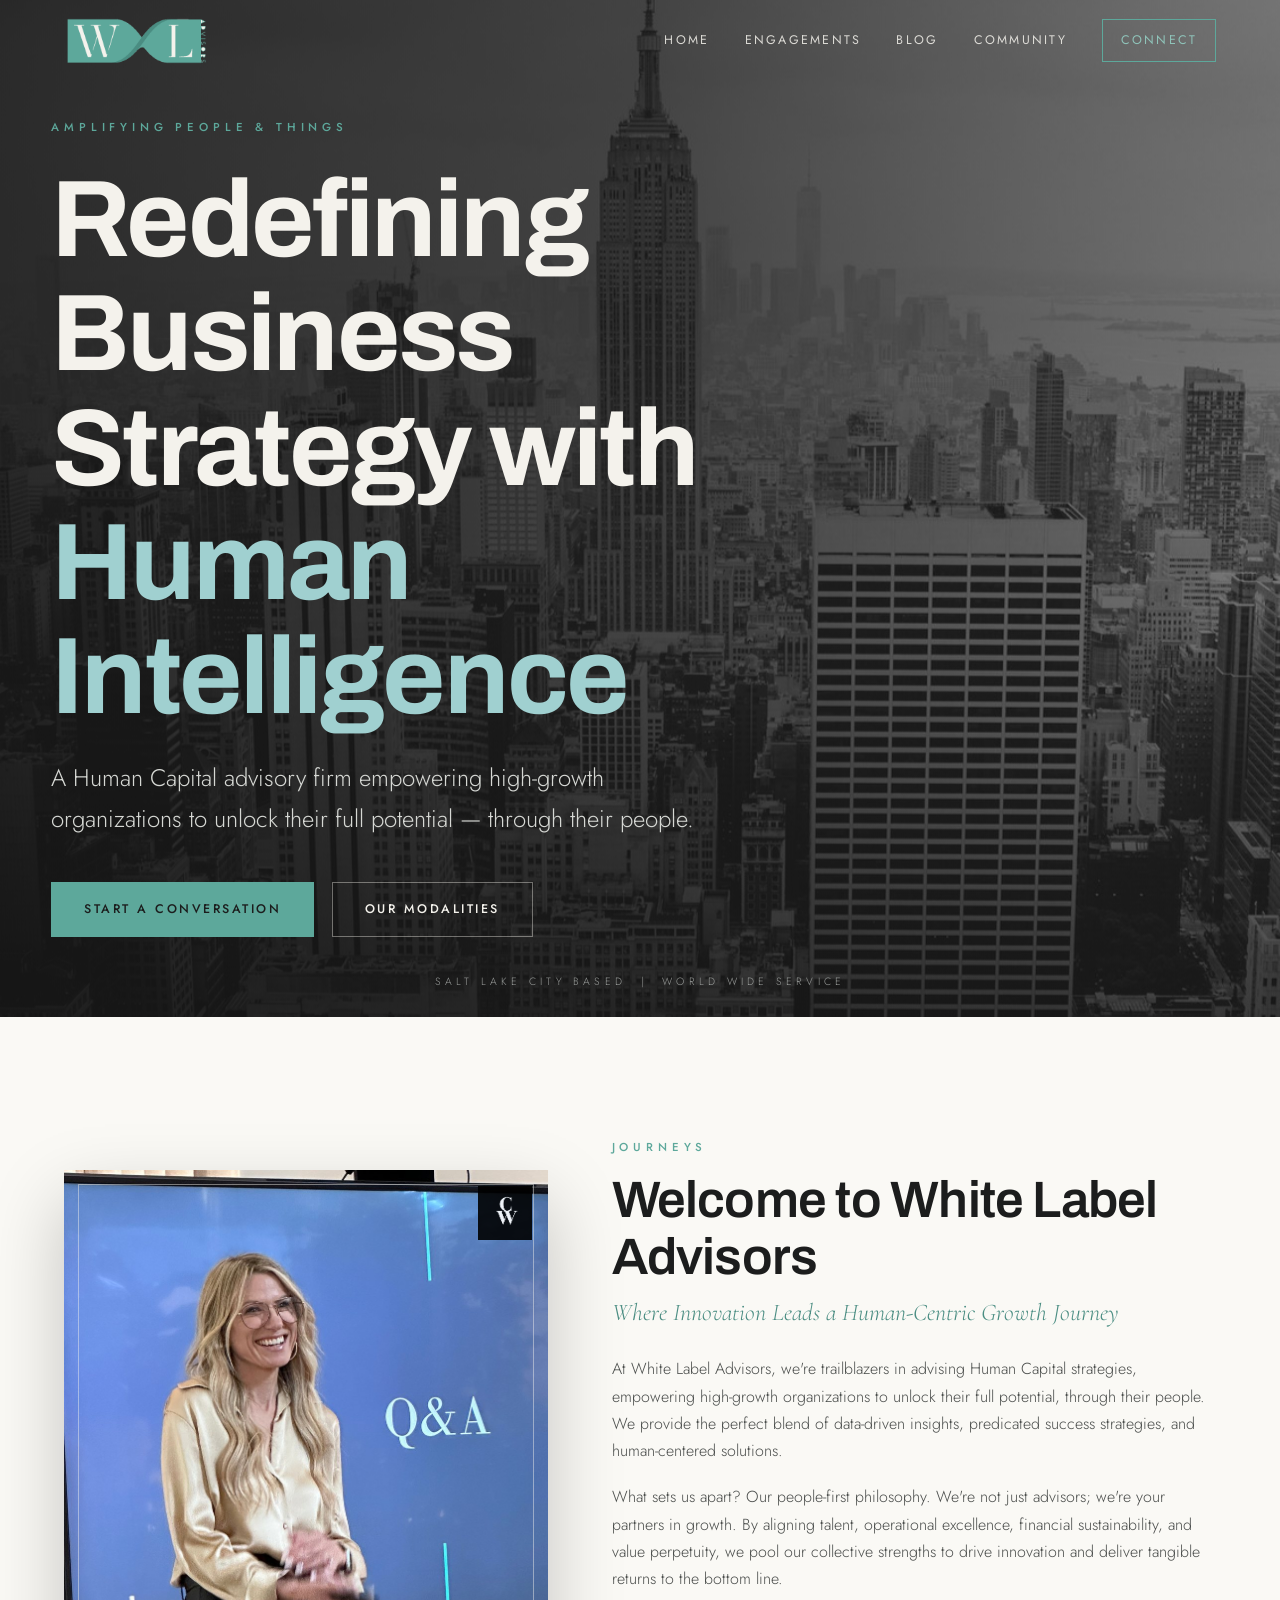
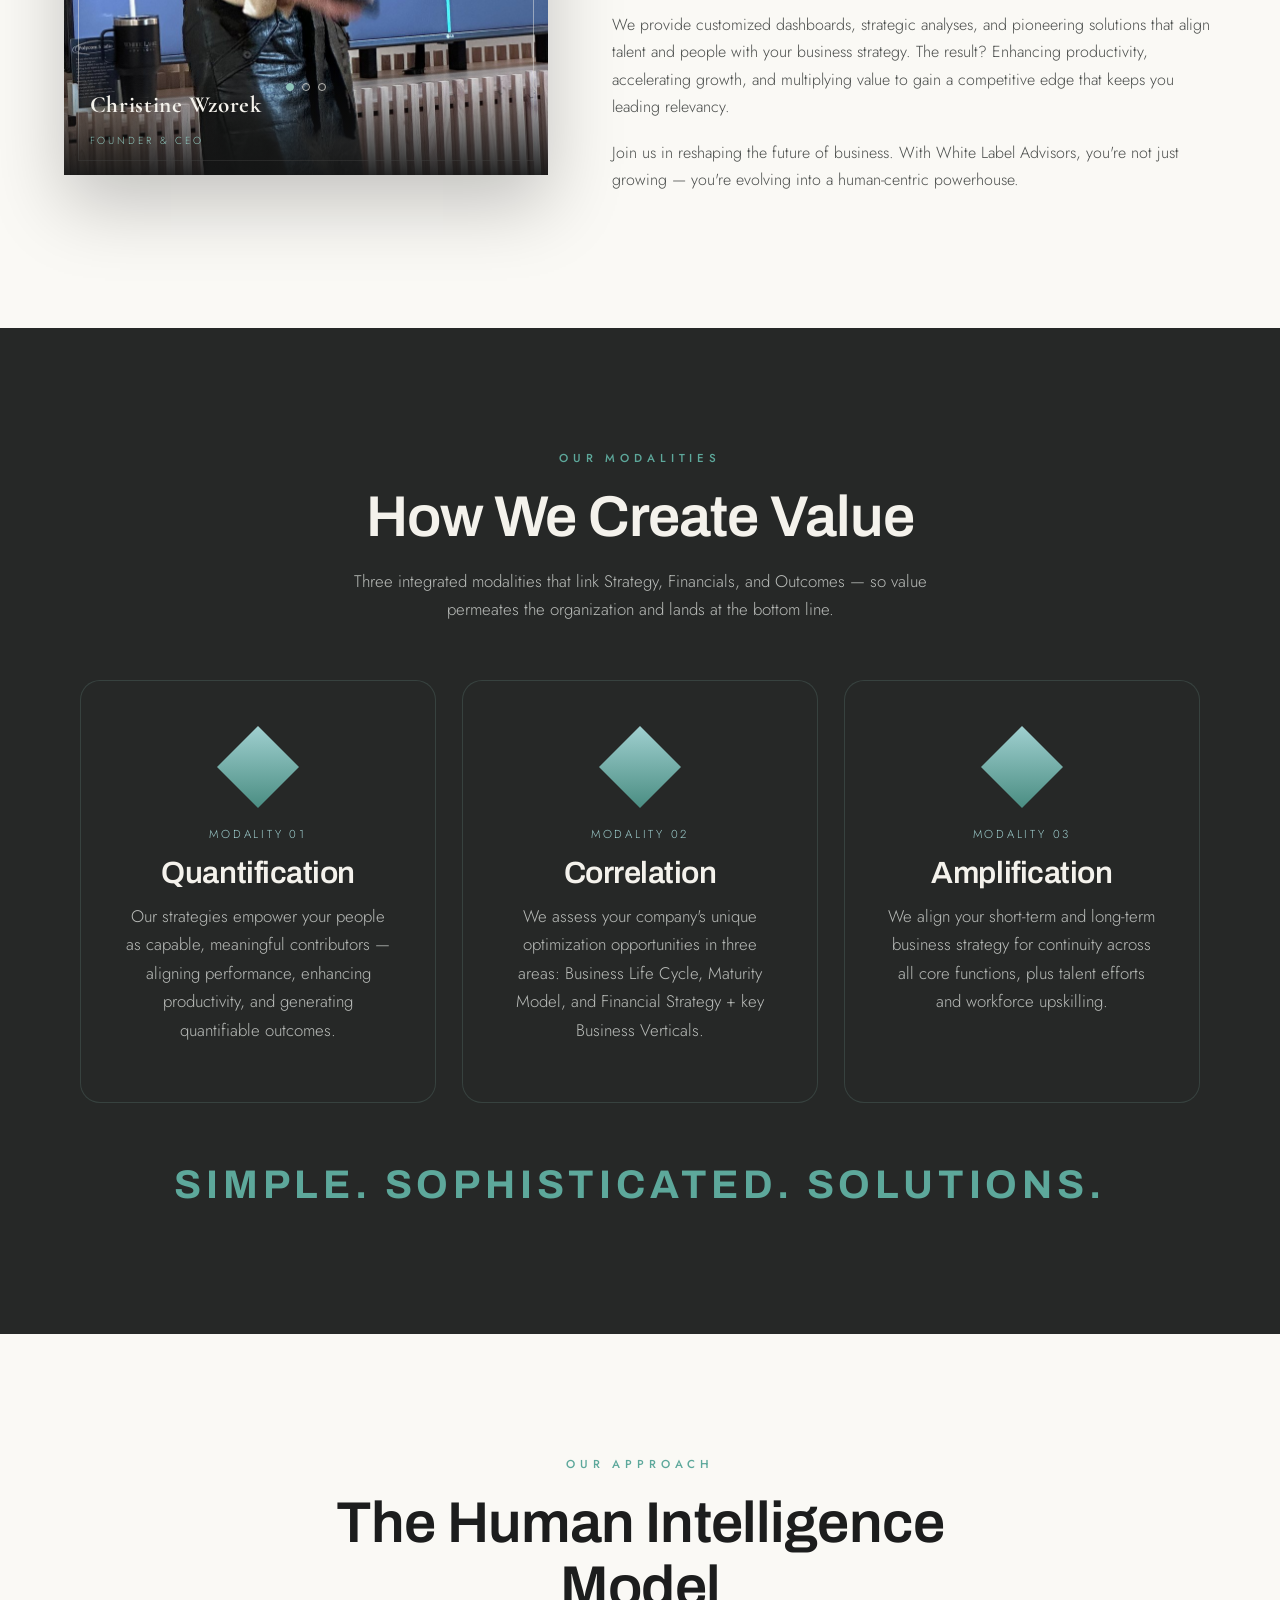
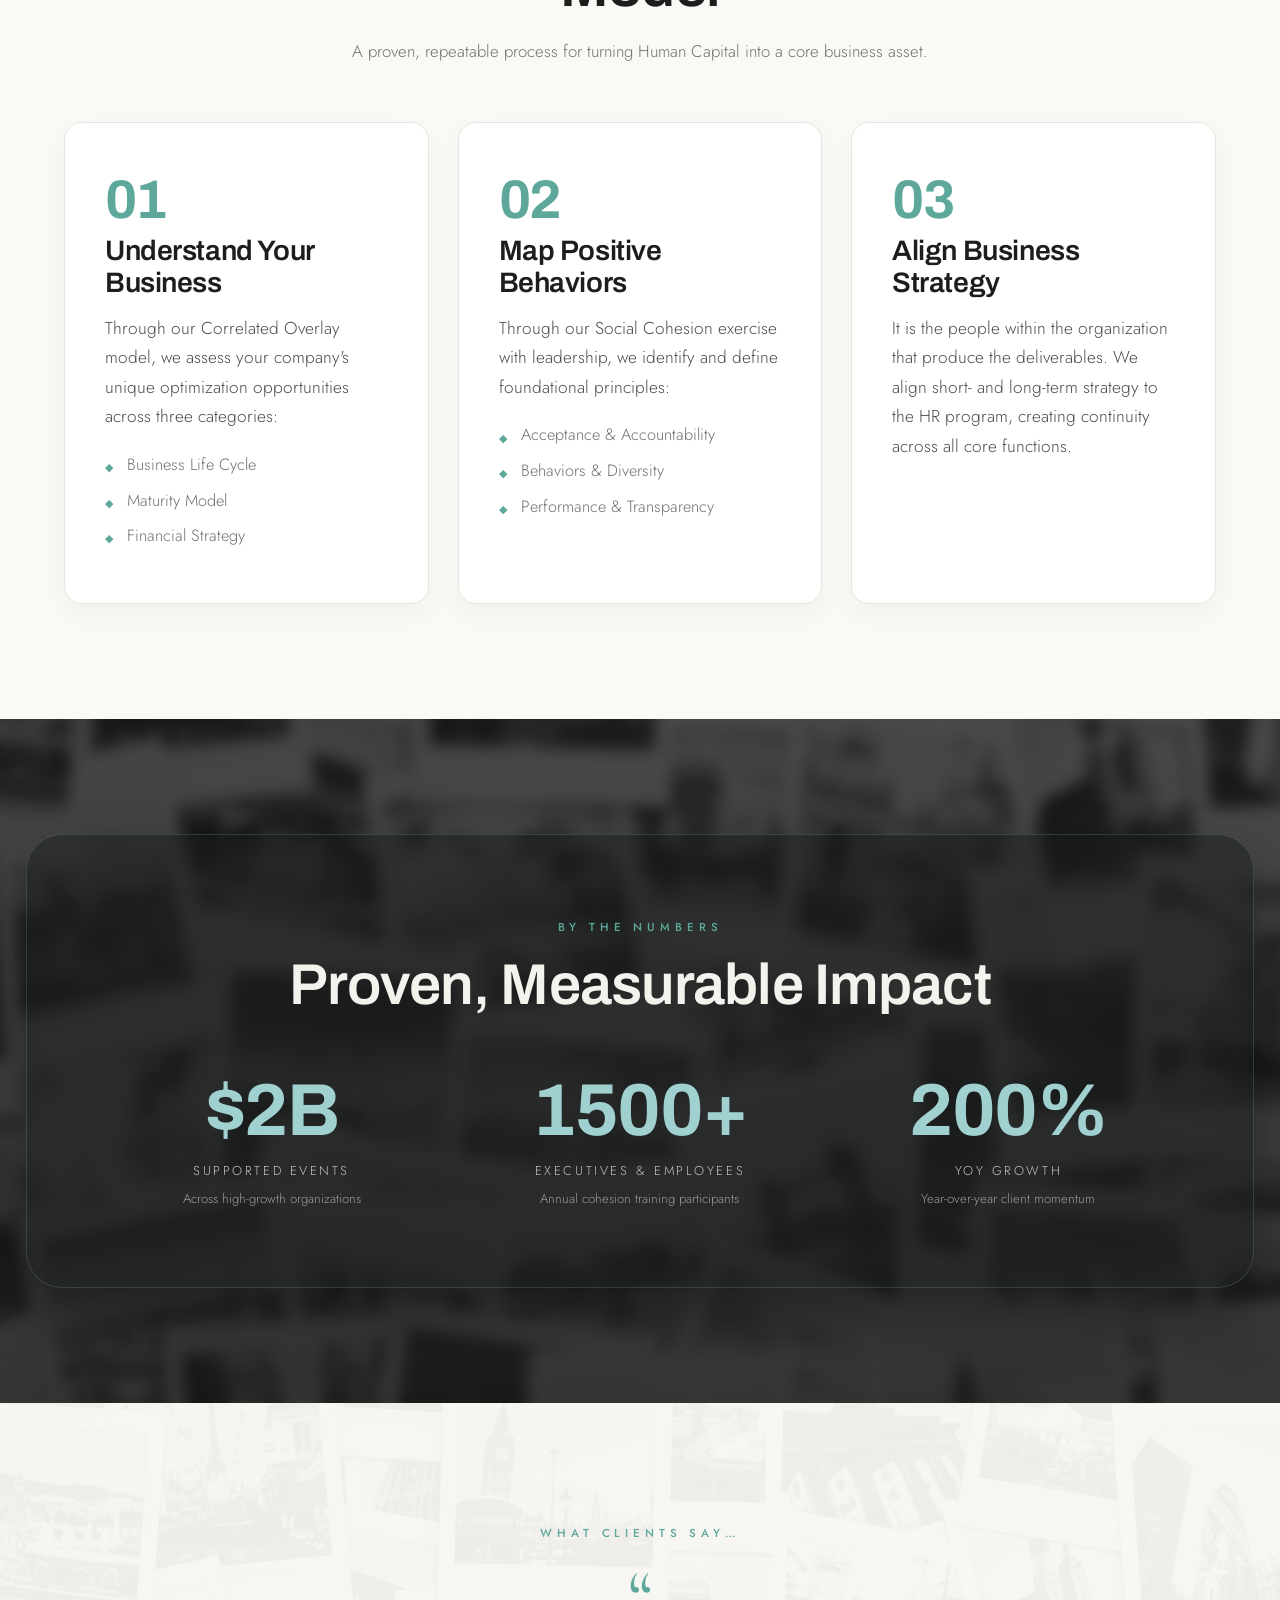
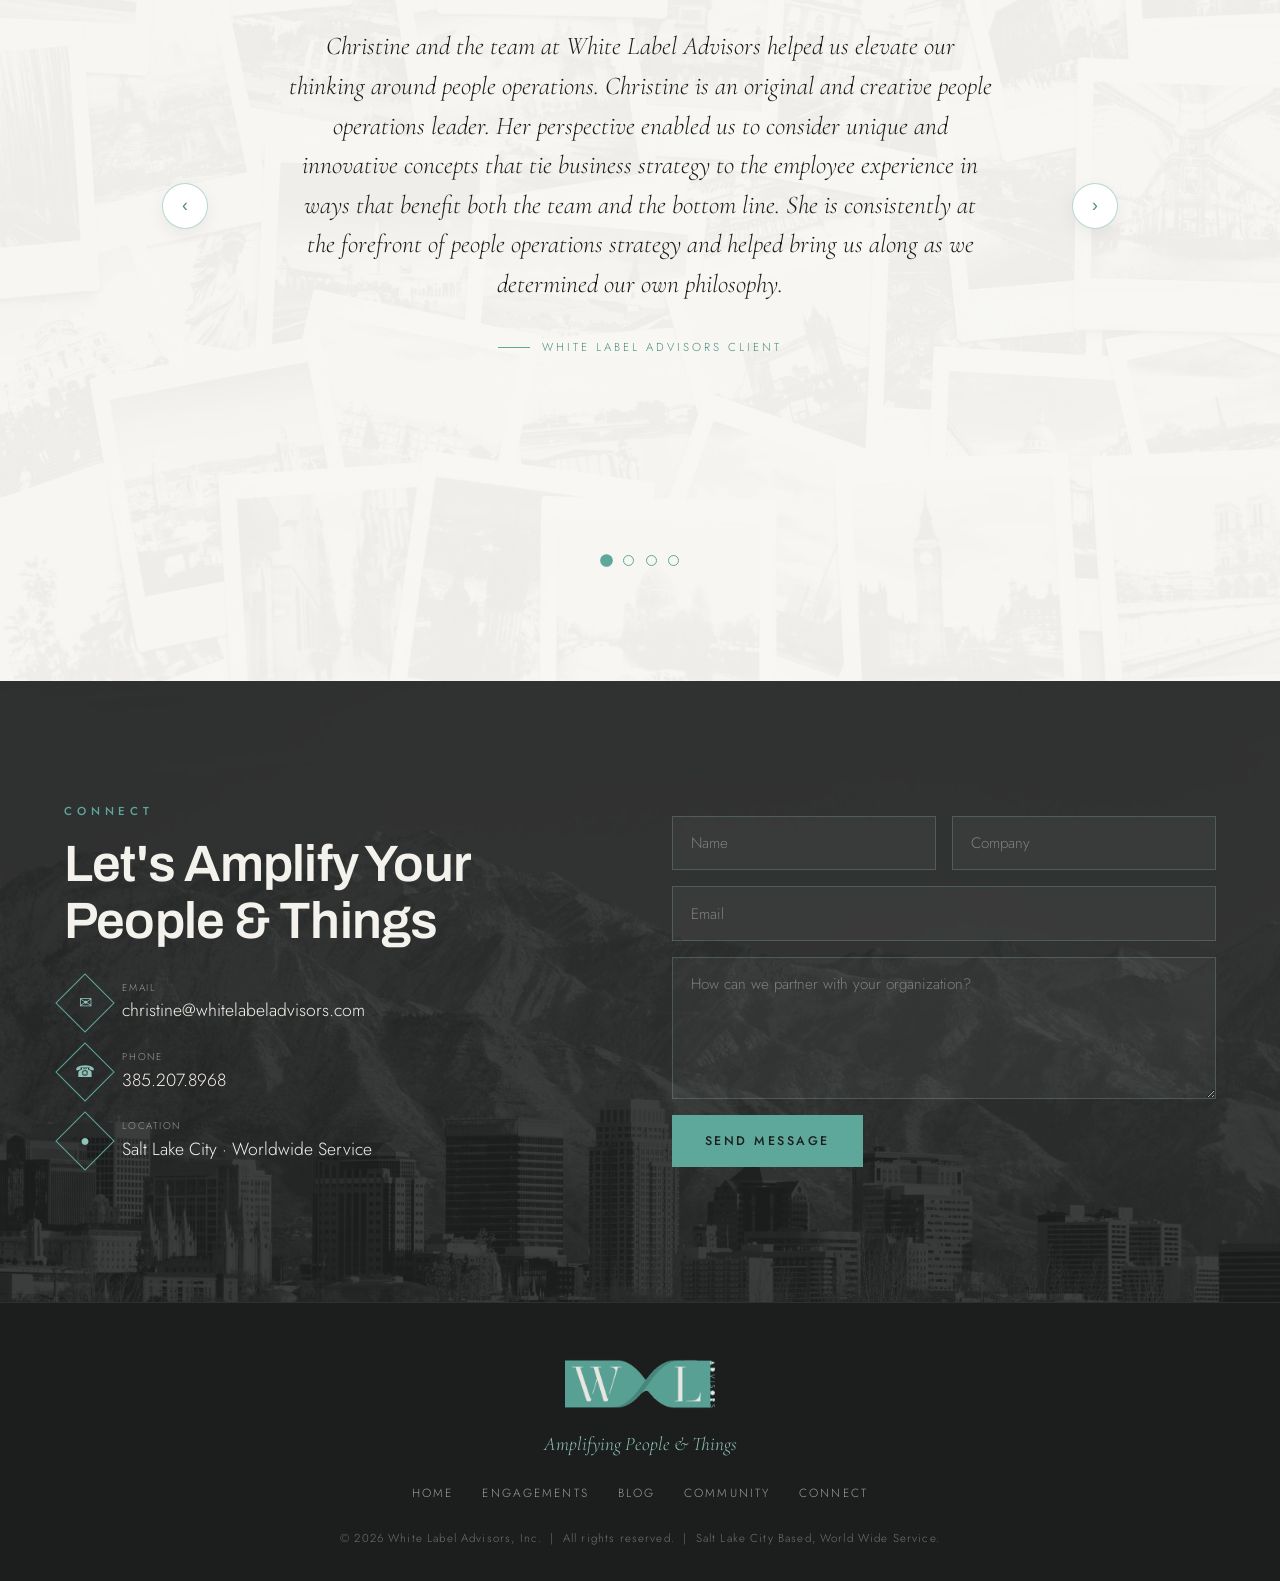
==== index.html @ 5dd47877 "Embed Circle on a dedicated Community page; bold uppercase tagline - Add community.html that embeds " ====
<!DOCTYPE html>
<html lang="en">
<head>
<meta charset="UTF-8" />
<meta name="viewport" content="width=device-width, initial-scale=1.0" />
<script>document.documentElement.classList.add('js');</script>
<title>White Label Advisors — Redefining Business Strategy with Human Intelligence</title>
<meta name="description" content="White Label Advisors is a Human Capital advisory firm empowering high-growth organizations to unlock their full potential through their people. Salt Lake City based, worldwide service." />
<link rel="icon" href="assets/favicon.png" />
<link rel="preconnect" href="https://fonts.googleapis.com" />
<link rel="preconnect" href="https://fonts.gstatic.com" crossorigin />
<link href="https://fonts.googleapis.com/css2?family=Archivo:wght@500;600;700&family=Cormorant+Garamond:ital,wght@0,400;0,500;0,600;0,700;1,400;1,500&family=Jost:wght@300;400;500;600&display=swap" rel="stylesheet" />
<link rel="stylesheet" href="assets/styles.css" />
</head>
<body>

<!-- ================= NAV ================= -->
<header class="nav" id="nav">
  <a href="#top" class="brand" aria-label="White Label Advisors home">
    <img src="assets/logo-twist.png" alt="White Label Advisors" />
  </a>
  <button class="nav-toggle" id="navToggle" aria-label="Toggle menu">&#9776;</button>
  <nav class="links" id="navLinks">
    <a href="#top">Home</a>
    <a href="engagements.html">Engagements</a>
    <a href="blog.html">Blog</a>
    <a href="community.html">Community</a>
    <a href="#contact" class="cta">Connect</a>
  </nav>
</header>

<!-- ================= HERO ================= -->
<section class="hero" id="top">
  <div class="hero-bg"></div>
  <div class="wrap">
    <div class="hero-copy reveal">
      <span class="eyebrow">Amplifying People &amp; Things</span>
      <h1>Redefining Business Strategy with <em>Human Intelligence</em></h1>
      <p class="lead">A Human Capital advisory firm empowering high-growth organizations to unlock their full potential — through their people.</p>
      <div class="actions">
        <a href="#contact" class="btn btn--solid">Start a Conversation</a>
        <a href="#modalities" class="btn btn--ghost">Our Modalities</a>
      </div>
    </div>
  </div>
  <div class="locale">Salt Lake City Based &nbsp;|&nbsp; World Wide Service</div>
</section>

<!-- ================= ABOUT (THE FIRM) ================= -->
<section class="section" id="about">
  <div class="wrap">
    <div class="about-grid">
      <div class="about-portrait reveal">
        <div class="photo-carousel" id="aboutCarousel">
          <img class="active" src="assets/christine-speaking.jpg" alt="Christine Wzorek speaking at a conference Q&amp;A" />
          <img src="assets/christine-board.jpg" alt="Christine Wzorek leading a boardroom session" />
          <img src="assets/christine-conference.jpg" alt="Christine Wzorek at the Kinect WeROC conference" />
        </div>
        <div class="frame"></div>
        <img class="cw" src="assets/monogram-cw-white.png" alt="" aria-hidden="true" />
        <div class="photo-dots" id="aboutDots">
          <button class="active" aria-label="Photo 1"></button>
          <button aria-label="Photo 2"></button>
          <button aria-label="Photo 3"></button>
        </div>
        <div class="badge">
          <b>Christine Wzorek</b>
          <small>Founder &amp; CEO</small>
        </div>
      </div>
      <div class="about-text reveal d1">
        <span class="eyebrow">Journeys</span>
        <h2 style="font-size:clamp(2rem,4.5vw,3.2rem); margin:.8rem 0 .6rem;">Welcome to White Label Advisors</h2>
        <p style="font-family:var(--serif); font-style:italic; color:var(--teal-deep); font-size:clamp(1.15rem,2vw,1.5rem); line-height:1.4; margin-bottom:1.6rem;">Where Innovation Leads a Human-Centric Growth Journey</p>
        <p>At White Label Advisors, we're trailblazers in advising Human Capital strategies, empowering high-growth organizations to unlock their full potential, through their people. We provide the perfect blend of data-driven insights, predicated success strategies, and human-centered solutions.</p>
        <p>What sets us apart? Our people-first philosophy. We're not just advisors; we're your partners in growth. By aligning talent, operational excellence, financial sustainability, and value perpetuity, we pool our collective strengths to drive innovation and deliver tangible returns to the bottom line.</p>
        <p>We provide customized dashboards, strategic analyses, and pioneering solutions that align talent and people with your business strategy. The result? Enhancing productivity, accelerating growth, and multiplying value to gain a competitive edge that keeps you leading relevancy.</p>
        <p>Join us in reshaping the future of business. With White Label Advisors, you're not just growing — you're evolving into a human-centric powerhouse.</p>
      </div>
    </div>
  </div>
</section>

<!-- ================= MODALITIES ================= -->
<section class="section section--charcoal2" id="modalities">
  <div class="wrap">
    <div class="head center reveal">
      <span class="eyebrow">Our Modalities</span>
      <h2>How We Create Value</h2>
      <p>Three integrated modalities that link Strategy, Financials, and Outcomes — so value permeates the organization and lands at the bottom line.</p>
    </div>
    <div class="svc-grid">
      <div class="svc reveal">
        <div class="ico"></div>
        <span class="tag">Modality 01</span>
        <h3>Quantification</h3>
        <p>Our strategies empower your people as capable, meaningful contributors — aligning performance, enhancing productivity, and generating quantifiable outcomes.</p>
      </div>
      <div class="svc reveal d1">
        <div class="ico"></div>
        <span class="tag">Modality 02</span>
        <h3>Correlation</h3>
        <p>We assess your company's unique optimization opportunities in three areas: Business Life Cycle, Maturity Model, and Financial Strategy + key Business Verticals.</p>
      </div>
      <div class="svc reveal d2">
        <div class="ico"></div>
        <span class="tag">Modality 03</span>
        <h3>Amplification</h3>
        <p>We align your short-term and long-term business strategy for continuity across all core functions, plus talent efforts and workforce upskilling.</p>
      </div>
    </div>
    <p class="pill-tag" style="margin-top:3rem;">Simple. Sophisticated. Solutions.</p>
  </div>
</section>

<!-- ================= APPROACH ================= -->
<section class="section" id="approach">
  <div class="wrap">
    <div class="head center reveal">
      <span class="eyebrow">Our Approach</span>
      <h2>The Human Intelligence Model</h2>
      <p>A proven, repeatable process for turning Human Capital into a core business asset.</p>
    </div>
    <div class="approach-grid">
      <div class="step reveal">
        <div class="no">01</div>
        <h3>Understand Your Business</h3>
        <p>Through our Correlated Overlay model, we assess your company's unique optimization opportunities across three categories:</p>
        <ul>
          <li>Business Life Cycle</li>
          <li>Maturity Model</li>
          <li>Financial Strategy</li>
        </ul>
      </div>
      <div class="step reveal d1">
        <div class="no">02</div>
        <h3>Map Positive Behaviors</h3>
        <p>Through our Social Cohesion exercise with leadership, we identify and define foundational principles:</p>
        <ul>
          <li>Acceptance &amp; Accountability</li>
          <li>Behaviors &amp; Diversity</li>
          <li>Performance &amp; Transparency</li>
        </ul>
      </div>
      <div class="step reveal d2">
        <div class="no">03</div>
        <h3>Align Business Strategy</h3>
        <p>It is the people within the organization that produce the deliverables. We align short- and long-term strategy to the HR program, creating continuity across all core functions.</p>
      </div>
    </div>
  </div>
</section>

<!-- ================= STATS ================= -->
<section class="section section--stats">
  <div class="stats-bg"></div>
  <div class="wrap">
    <div class="stats-panel reveal">
      <div class="stats-content">
        <div class="head center">
          <span class="eyebrow">By The Numbers</span>
          <h2>Proven, Measurable Impact</h2>
        </div>
        <div class="stats">
          <div class="stat">
            <div class="num">$2B</div>
            <div class="lbl">Supported Events</div>
            <div class="sub">Across high-growth organizations</div>
          </div>
          <div class="stat">
            <div class="num">1500+</div>
            <div class="lbl">Executives &amp; Employees</div>
            <div class="sub">Annual cohesion training participants</div>
          </div>
          <div class="stat">
            <div class="num">200%</div>
            <div class="lbl">YOY Growth</div>
            <div class="sub">Year-over-year client momentum</div>
          </div>
        </div>
      </div>
    </div>
  </div>
</section>

<!-- ================= WHAT CLIENTS SAY ================= -->
<section class="section section--clients" id="clients">
  <div class="bg"></div>
  <div class="wrap">
    <div class="head center reveal" style="margin-bottom:2.5rem;">
      <span class="eyebrow">What Clients Say&hellip;</span>
    </div>
    <div class="clients-carousel reveal d1" id="clientsCarousel">
      <button type="button" class="client-arrow prev" aria-label="Previous testimonial">&#8249;</button>
      <button type="button" class="client-arrow next" aria-label="Next testimonial">&#8250;</button>
      <div class="client-track">
        <div class="client-slide active">
          <span class="qmark">&ldquo;</span>
          <blockquote>Christine and the team at White Label Advisors helped us elevate our thinking around people operations. Christine is an original and creative people operations leader. Her perspective enabled us to consider unique and innovative concepts that tie business strategy to the employee experience in ways that benefit both the team and the bottom line. She is consistently at the forefront of people operations strategy and helped bring us along as we determined our own philosophy.</blockquote>
          <cite>White Label Advisors Client</cite>
        </div>
        <div class="client-slide">
          <span class="qmark">&ldquo;</span>
          <blockquote>I had the privilege of sitting in on Christine's inclusion training and after talking to her after the session, I learned the true purpose of this training was to address/replace the traditional Sexual Harassment training that most of us in corporate America have been a part of. Instead of the usual awkward silence that tends to be pervasive in Sexual Harassment training, Christine's inclusion training was full of sincere conversation, real feelings, and lots of participation. Small breakout sessions, group sharing, in a non-hostile environment lead to, instead of the usual awkward silence, lively discussion that I believe ultimately led the group to better results than any traditional Sexual Harassment training would have.</blockquote>
          <cite>White Label Advisors Client</cite>
        </div>
        <div class="client-slide">
          <span class="qmark">&ldquo;</span>
          <blockquote>White Label Advisors came to help us at our organization at the right time, and we have not regretted it! Having Christine and her team's expertise and friendship is something that made a huge difference in my personal and professional life. I am so glad I hired her as she has made tremendous impact for my business.</blockquote>
          <cite>White Label Advisors Client</cite>
        </div>
        <div class="client-slide">
          <span class="qmark">&ldquo;</span>
          <blockquote>I worked with Christine in an Executive and Leadership training for my own business, and she is an absolute star! As someone who was stepping into being a CEO for the first time, I wanted to ensure I was starting off my leadership role with the right tools, mindsets and systems in place, to really maximize my impact and connection with others. Christine is "in the know" of current workforce needs and greatly helped me understand new ways of thinking to better include, impact and support my team. Although I am new to the Executive world, I can greatly see this type of training benefiting tons of those in leadership positions to modernize and fit the needs of the ever changing workforce. I greatly recommend her leadership training program and cohesion trainings! The White Label team is amazing to work with!</blockquote>
          <cite>White Label Advisors Client</cite>
        </div>
      </div>
      <div class="client-dots" id="clientDots">
        <button type="button" class="active" aria-label="Testimonial 1"></button>
        <button type="button" aria-label="Testimonial 2"></button>
        <button type="button" aria-label="Testimonial 3"></button>
        <button type="button" aria-label="Testimonial 4"></button>
      </div>
    </div>
  </div>
</section>

<!-- ================= CONTACT ================= -->
<section class="section section--dark section--contact" id="contact">
  <div class="bg"></div>
  <div class="wrap">
    <div class="contact-grid">
      <div class="contact-info reveal">
        <span class="eyebrow">Connect</span>
        <h2 style="font-size:clamp(2rem,4.5vw,3.2rem); margin:.8rem 0 1.8rem; color:var(--cream);">Let's Amplify Your People &amp; Things</h2>
        <div class="line">
          <span class="dot"><span>&#9993;</span></span>
          <div><small>Email</small><a href="mailto:christine@whitelabeladvisors.com">christine@whitelabeladvisors.com</a></div>
        </div>
        <div class="line">
          <span class="dot"><span>&#9742;</span></span>
          <div><small>Phone</small><a href="tel:+13852078968">385.207.8968</a></div>
        </div>
        <div class="line">
          <span class="dot"><span>&#9679;</span></span>
          <div><small>Location</small><p>Salt Lake City &middot; Worldwide Service</p></div>
        </div>
      </div>
      <form onsubmit="handleSubmit(event)" class="reveal d1">
        <div class="row">
          <input type="text" name="name" placeholder="Name" required />
          <input type="text" name="company" placeholder="Company" />
        </div>
        <input type="email" name="email" placeholder="Email" required />
        <textarea name="message" rows="5" placeholder="How can we partner with your organization?" required></textarea>
        <button type="submit" class="btn btn--solid">Send Message</button>
      </form>
    </div>
  </div>
</section>

<!-- ================= FOOTER ================= -->
<footer>
  <div class="wrap">
    <img class="flogo" src="assets/logo-twist.png" alt="White Label Advisors" />
    <p class="tagline">Amplifying People &amp; Things</p>
    <nav class="fnav">
      <a href="#top">Home</a>
      <a href="engagements.html">Engagements</a>
      <a href="blog.html">Blog</a>
      <a href="community.html">Community</a>
      <a href="#contact">Connect</a>
    </nav>
    <p class="copy">&copy; 2026 White Label Advisors, Inc. &nbsp;|&nbsp; All rights reserved. &nbsp;|&nbsp; Salt Lake City Based, World Wide Service.</p>
  </div>
</footer>

<script src="assets/main.js"></script>
</body>
</html>
---- assets/styles.css ----
:root {
  --charcoal: #1c1d1d;
  --charcoal-2: #262827;
  --charcoal-3: #2f3231;
  --teal: #5da89b;
  --teal-light: #8fc4ba;
  --teal-deep: #4a8d82;
  --sky: #a0d0d0;
  --cream: #f4f2ec;
  --paper: #faf9f5;
  --gray: #9a9d9b;
  --gray-dark: #6f7270;
  --serif: 'Cormorant Garamond', Georgia, serif;
  --sans: 'Jost', 'Helvetica Neue', Arial, sans-serif;
  --display: 'Archivo', 'Helvetica Neue', Arial, sans-serif;
}

* { margin: 0; padding: 0; box-sizing: border-box; }
html { scroll-behavior: smooth; }
body {
  font-family: var(--sans);
  color: var(--charcoal);
  background: var(--paper);
  line-height: 1.7;
  font-weight: 300;
  -webkit-font-smoothing: antialiased;
}
h1, h2, h3, h4 { font-family: var(--display); font-weight: 600; line-height: 1.12; letter-spacing: -0.015em; }
a { color: inherit; text-decoration: none; }
img { max-width: 100%; display: block; }
.wrap { width: min(1180px, 90%); margin: 0 auto; }
.eyebrow {
  font-family: var(--sans);
  font-weight: 500;
  text-transform: uppercase;
  letter-spacing: 0.42em;
  font-size: 0.72rem;
  color: var(--teal);
}
.section { padding: clamp(5rem, 9vw, 8.5rem) 0; }
.section--dark { background: var(--charcoal); color: var(--cream); }
.section--charcoal2 { background: var(--charcoal-2); color: var(--cream); }

/* ---------- NAV ---------- */
header.nav {
  position: fixed; top: 0; left: 0; right: 0; z-index: 100;
  display: flex; align-items: center; justify-content: space-between;
  padding: 1.1rem clamp(1.2rem, 5vw, 4rem);
  background: rgba(28, 29, 29, 0);
  transition: background .4s ease, padding .4s ease, box-shadow .4s ease;
}
header.nav.scrolled {
  background: rgba(28, 29, 29, 0.96);
  padding: 0.6rem clamp(1.2rem, 5vw, 4rem);
  box-shadow: 0 6px 30px rgba(0,0,0,.25);
}
.brand { display: flex; align-items: center; }
.brand img { height: 46px; width: auto; transition: height .4s ease; }
header.nav.scrolled .brand img { height: 38px; }
nav.links { display: flex; gap: 2.2rem; align-items: center; }
nav.links a {
  color: var(--cream); font-size: 0.78rem; text-transform: uppercase;
  letter-spacing: 0.18em; font-weight: 400; opacity: .85; transition: color .25s, opacity .25s;
}
nav.links a:hover, nav.links a.current { color: var(--teal-light); opacity: 1; }
nav.links a.cta {
  border: 1px solid var(--teal); color: var(--teal-light);
  padding: 0.6rem 1.1rem; opacity: 1;
}
nav.links a.cta:hover { background: var(--teal); color: var(--charcoal); }
.nav-toggle { display: none; background: none; border: 0; color: var(--cream); font-size: 1.6rem; cursor: pointer; }

/* ---------- HERO ---------- */
.hero {
  min-height: 100vh; position: relative; display: flex; align-items: center;
  color: var(--cream); overflow: hidden; padding: 7rem 0 5rem;
}
.hero-bg {
  position: absolute; inset: -6%; z-index: 0;
  background: url('bg-nyc.jpg') center/cover no-repeat;
  filter: grayscale(100%);
  transform: scale(1.12);
  will-change: transform;
  animation: heroPan 22s ease-in-out infinite alternate;
}
@keyframes heroPan {
  0%   { transform: scale(1.12) translate3d(0, 0, 0); }
  100% { transform: scale(1.22) translate3d(3%, -2.5%, 0); }
}
@media (prefers-reduced-motion: reduce) {
  .hero-bg { animation: none; transform: scale(1.12); }
}
.hero-bg::after {
  content: ""; position: absolute; inset: 0;
  background:
    linear-gradient(95deg, rgba(20,21,21,.93) 0%, rgba(20,21,21,.78) 48%, rgba(20,21,21,.45) 100%),
    linear-gradient(0deg, rgba(20,21,21,.7) 0%, rgba(20,21,21,0) 42%);
}
.hero .wrap { position: relative; z-index: 2; width: min(1320px, 92%); }
.hero-copy { max-width: 800px; }
.hero-copy .eyebrow { margin-bottom: 1.6rem; display: inline-block; }
.hero h1 {
  font-size: clamp(3.2rem, 8.5vw, 6.8rem); font-weight: 700; letter-spacing: -0.025em;
  margin-bottom: 1.5rem; max-width: 16ch; line-height: 1.05;
}
.hero h1 em { font-style: normal; color: var(--sky); }
.hero p.lead {
  font-size: clamp(1.15rem, 2vw, 1.5rem); max-width: 48ch; color: #d6d8d4;
  font-weight: 300; margin-bottom: 2.6rem;
}
.hero .actions { display: flex; gap: 1.1rem; flex-wrap: wrap; }
.btn {
  display: inline-block; font-family: var(--sans); font-size: 0.78rem;
  text-transform: uppercase; letter-spacing: 0.2em; font-weight: 500;
  padding: 1rem 2rem; transition: all .28s ease; cursor: pointer; border: 1px solid transparent;
}
.btn--solid { background: var(--teal); color: var(--charcoal); }
.btn--solid:hover { background: var(--sky); transform: translateY(-2px); }
.btn--ghost { border-color: rgba(244,242,236,.4); color: var(--cream); }
.btn--ghost:hover { border-color: var(--teal-light); color: var(--teal-light); }

/* Hero portrait */
.hero-portrait { position: relative; justify-self: center; }
.hero-portrait::before {
  content: ""; position: absolute; width: 118%; height: 118%; left: -9%; top: -9%;
  background: linear-gradient(135deg, var(--teal), var(--teal-deep));
  clip-path: polygon(50% 0, 100% 50%, 50% 100%, 0 50%); opacity: .9; z-index: 0;
  box-shadow: 0 0 90px rgba(93,168,155,.35);
}
.hero-portrait img {
  position: relative; z-index: 1; width: clamp(210px, 22vw, 310px); aspect-ratio: 3/4;
  object-fit: cover; object-position: top center;
  border: 6px solid var(--charcoal);
}
.hero .locale {
  position: absolute; bottom: 1.6rem; left: 0; right: 0; text-align: center; z-index: 2;
  font-size: 0.66rem; letter-spacing: 0.4em; text-transform: uppercase; color: var(--gray);
}

/* ---------- PAGE HERO (interior pages) ---------- */
.page-hero {
  position: relative; overflow: hidden; color: var(--cream);
  padding: 12rem 0 5rem; text-align: center;
}
.page-hero .bg {
  position: absolute; inset: 0; z-index: 0;
  background: url('bg-slc.jpg') center/cover no-repeat; filter: grayscale(100%);
}
.page-hero .bg::after {
  content: ""; position: absolute; inset: 0;
  background: linear-gradient(180deg, rgba(20,21,21,.94), rgba(20,21,21,.86));
}
.page-hero .wrap { position: relative; z-index: 1; }
.page-hero h1 { font-size: clamp(2.6rem, 6vw, 4.4rem); margin: 0.9rem 0 1rem; }
.page-hero p { color: #c9ccc8; max-width: 56ch; margin: 0 auto; font-size: 1.08rem; }

/* ---------- SECTION HEADINGS ---------- */
.head { max-width: 760px; margin-bottom: 3.5rem; }
.head.center { margin-left: auto; margin-right: auto; text-align: center; }
.head h2 { font-size: clamp(2.2rem, 5vw, 3.6rem); margin: 0.9rem 0 1.1rem; }
.head p { color: var(--gray-dark); font-size: 1.05rem; max-width: 60ch; }
.head.center p { margin-left: auto; margin-right: auto; }
.section--dark .head p, .section--charcoal2 .head p { color: #b9bcb9; }

/* ---------- ABOUT ---------- */
.about-grid { display: grid; grid-template-columns: 1fr 1.25fr; gap: 4rem; align-items: center; }
.about-portrait {
  position: relative; aspect-ratio: 4/5; overflow: hidden;
  box-shadow: 0 30px 70px rgba(0,0,0,.22); background: var(--charcoal);
}
.about-portrait img { width: 100%; height: 100%; object-fit: cover; object-position: center top; }
.about-portrait .photo-carousel { position: absolute; inset: 0; z-index: 1; }
.about-portrait .photo-carousel img {
  position: absolute; inset: 0; opacity: 0; transition: opacity 2.2s ease-in-out;
}
.about-portrait .photo-carousel img.active { opacity: 1; }
.about-portrait .photo-dots { position: absolute; left: 0; right: 0; bottom: 5.2rem; z-index: 4; display: flex; gap: .5rem; justify-content: center; }
.about-portrait .photo-dots button { width: 8px; height: 8px; border-radius: 50%; border: 1px solid rgba(244,242,236,.7); background: transparent; padding: 0; cursor: pointer; transition: all .25s; }
.about-portrait .photo-dots button.active { background: var(--teal-light); border-color: var(--teal-light); }
.about-portrait .badge {
  position: absolute; bottom: 0; left: 0; right: 0; padding: 1.6rem 1.6rem 1.4rem;
  background: linear-gradient(transparent, rgba(20,21,21,.92)); color: var(--cream); z-index: 3;
}
.about-portrait .badge b { font-family: var(--serif); font-size: 1.45rem; display: block; letter-spacing: .03em; }
.about-portrait .badge small { color: var(--teal-light); letter-spacing: .28em; text-transform: uppercase; font-size: .64rem; }
.about-portrait .frame { position: absolute; inset: 14px; border: 1px solid rgba(244,242,236,.45); pointer-events:none; z-index: 2; }
.about-portrait .cw {
  position: absolute; top: 16px; right: 16px; width: 54px; height: 54px; z-index: 3; opacity: .9;
}
.about-text p { margin-bottom: 1.2rem; color: #4a4d4b; }
.about-text p:first-of-type { font-size: 1.15rem; color: var(--charcoal); }
.creds { display: flex; flex-wrap: wrap; gap: 0.6rem; margin-top: 1.8rem; }
.creds span {
  font-size: 0.7rem; letter-spacing: 0.14em; text-transform: uppercase; color: var(--teal-deep);
  border: 1px solid rgba(93,168,155,.4); padding: 0.45rem 0.9rem; border-radius: 999px;
}

/* ---------- STATS ---------- */
.section--stats { position: relative; overflow: hidden; background: var(--charcoal); color: var(--cream); }
.section--stats .wrap { width: min(1640px, 96%); position: relative; z-index: 1; }
.stats-bg {
  position: absolute; inset: -4%; z-index: 0;
  background: url('bg-travel.jpg') center/cover no-repeat;
  filter: grayscale(100%) blur(7px); transform: scale(1.08);
}
.stats-bg::after {
  content: ""; position: absolute; inset: 0;
  background: linear-gradient(rgba(20,21,21,.72), rgba(20,21,21,.84));
}
.stats-panel {
  position: relative; color: var(--cream);
  background: rgba(24,25,25,.48);
  -webkit-backdrop-filter: blur(4px); backdrop-filter: blur(4px);
  border: 1px solid rgba(143,196,186,.2);
  padding: clamp(3rem, 6vw, 5rem) clamp(2rem, 6vw, 5.5rem);
  border-radius: 36px;
  box-shadow: 0 28px 55px rgba(0,0,0,.35);
  overflow: hidden;
}
.stats-content { position: relative; z-index: 1; }
.stats-panel .head h2 { color: var(--cream); }
.stats-panel .head p { color: #c4c7c4; }
.stats { display: grid; grid-template-columns: repeat(3, 1fr); gap: 2rem; text-align: center; }
.stat .num { font-family: var(--display); font-size: clamp(3rem, 6vw, 4.6rem); color: var(--sky); font-weight: 700; line-height: 1; letter-spacing: -0.02em; }
.stat .lbl { margin-top: 0.8rem; font-size: 0.8rem; letter-spacing: 0.2em; text-transform: uppercase; color: #c4c7c4; }
.stat .sub { font-size: 0.82rem; color: var(--gray); margin-top: 0.35rem; }

/* ---------- APPROACH ---------- */
.approach-grid { display: grid; grid-template-columns: repeat(3, 1fr); gap: 1.8rem; }
.step {
  position: relative; padding: 3.1rem 2.5rem 2.8rem; background: #fff;
  border: 1px solid #e8e5dc; border-radius: 18px; overflow: hidden;
  box-shadow: 0 10px 30px rgba(0,0,0,.04);
  transition: transform .35s ease, box-shadow .35s ease, border-color .35s ease;
}
.step::before {
  content: ""; position: absolute; top: 0; left: 0; right: 0; height: 4px;
  background: linear-gradient(90deg, var(--teal), var(--teal-deep));
  transform: scaleX(0); transform-origin: left; transition: transform .4s ease;
}
.step:hover { transform: translateY(-8px); box-shadow: 0 28px 55px rgba(0,0,0,.10); border-color: rgba(93,168,155,.5); }
.step:hover::before { transform: scaleX(1); }
.step .no {
  font-family: var(--display); font-size: 3.4rem; font-weight: 700; line-height: 1;
  color: var(--teal); letter-spacing: -0.03em; display: block; margin-bottom: .5rem;
}
.step h3 { font-size: clamp(1.6rem, 2.2vw, 2rem); margin: 0.2rem 0 1rem; }
.step p { color: #4a4d4b; font-size: 1.08rem; line-height: 1.7; }
.step ul { list-style: none; margin-top: 1.2rem; }
.step ul li { font-size: 1.02rem; color: var(--gray-dark); padding-left: 1.4rem; position: relative; margin-bottom: .5rem; }
.step ul li::before { content: "◆"; position: absolute; left: 0; color: var(--teal); font-size: .68rem; top: .45rem; }

/* ---------- SERVICES / MODALITIES ---------- */
.svc-grid { display: grid; grid-template-columns: repeat(3, 1fr); gap: 1.6rem; max-width: 1120px; margin: 0 auto; }
.svc {
  background: var(--charcoal-2); padding: 3.6rem 2.6rem; border-radius: 20px;
  border: 1px solid rgba(143,196,186,.16); text-align: center;
  transition: transform .35s ease, background .35s ease, box-shadow .35s ease, border-color .35s ease;
}
.svc:hover { transform: translateY(-8px); background: var(--charcoal-3); border-color: rgba(143,196,186,.45); box-shadow: 0 28px 55px rgba(0,0,0,.32); }
.svc .ico {
  width: 58px; height: 58px; transform: rotate(45deg); margin: 0 auto 1.8rem;
  background: linear-gradient(135deg, var(--sky), var(--teal-deep));
  display: flex; align-items: center; justify-content: center;
}
.svc .ico svg { transform: rotate(-45deg); width: 26px; height: 26px; color: var(--cream); }
.svc .tag { font-size: 0.72rem; letter-spacing: 0.24em; text-transform: uppercase; color: var(--sky); margin-bottom: 0.7rem; display: block; }
.svc h3 { font-size: clamp(1.7rem, 2.4vw, 2.05rem); color: var(--cream); margin-bottom: 0.7rem; }
.svc p { color: #b9bcb9; font-size: 1.05rem; line-height: 1.7; }

/* ---------- ENGAGEMENTS ---------- */
.engage-grid { grid-template-columns: repeat(2, 1fr); max-width: 900px; }
.engage-cta { text-align: center; margin-top: 3rem; }

/* ---------- SPEAKING ---------- */
.speak-grid { display: grid; grid-template-columns: 1fr 1fr; gap: 4rem; align-items: center; }
.speak-photo { position: relative; }
.speak-photo img { width: 100%; aspect-ratio: 4/5; object-fit: cover; box-shadow: 0 30px 60px rgba(0,0,0,.18); }
.speak-photo .tab {
  position: absolute; left: -1px; bottom: 2rem; background: var(--teal); color: var(--charcoal);
  padding: 0.7rem 1.3rem; font-size: .68rem; letter-spacing: .24em; text-transform: uppercase; font-weight: 500;
}
.topics { display: grid; grid-template-columns: 1fr 1fr; gap: 0 2.5rem; }
.topics li {
  list-style: none; padding: 1rem 0; border-bottom: 1px solid #e7e4db;
  display: flex; gap: 0.9rem; align-items: baseline; color: #4a4d4b; font-size: 1rem;
}
.topics li::before { content: "◆"; color: var(--teal); font-size: 0.65rem; }
.industries { display: flex; flex-wrap: wrap; gap: 0.65rem; margin-top: 2.2rem; justify-content: center; }
.industries.left { justify-content: flex-start; }
.industries span {
  font-size: 0.78rem; letter-spacing: 0.1em; text-transform: uppercase; color: #cfd2cf;
  border: 1px solid rgba(143,196,186,.4); padding: 0.55rem 1.05rem; border-radius: 999px;
  transition: background .25s, color .25s, border-color .25s, transform .2s;
}
.industries span:hover { background: var(--teal); color: #fff; border-color: var(--teal); transform: translateY(-2px); }

/* ---------- SERVE ---------- */
.serve-groups { display: grid; grid-template-columns: repeat(2, 1fr); gap: 1.8rem; max-width: 1000px; margin: 0 auto; align-items: start; }
.serve-col {
  background: rgba(255,255,255,0.055);
  -webkit-backdrop-filter: blur(7px); backdrop-filter: blur(7px);
  border: 1px solid rgba(143,196,186,.2); border-radius: 20px; padding: 3rem 2.6rem;
  box-shadow: 0 18px 45px rgba(0,0,0,.22); text-align: center;
  transition: transform .35s ease, box-shadow .35s ease, background .35s ease;
}
.serve-col:hover { transform: translateY(-6px); background: rgba(255,255,255,0.085); box-shadow: 0 28px 55px rgba(0,0,0,.32); }
.serve-col h3 { font-size: 1.7rem; margin-bottom: 1.4rem; }
.serve-col h3::after { content: ""; display: block; width: 44px; height: 2px; background: var(--teal); margin: .8rem auto 0; }
.serve-col .industries { margin-top: 0; }

/* ---------- JOURNEY ---------- */
.journey { max-width: 880px; margin: 0 auto; text-align: center; }
.journey h2 { font-size: clamp(1.9rem, 3.8vw, 3rem); margin: .9rem 0 .9rem; }
.journey .sub { font-family: var(--serif); font-style: italic; color: var(--teal-deep); font-size: clamp(1.2rem, 2.4vw, 1.7rem); line-height: 1.4; margin-bottom: 2.4rem; }
.journey-body { text-align: left; max-width: 72ch; margin: 0 auto; }
.journey-body p { color: #4a4d4b; font-size: 1.08rem; line-height: 1.8; margin-bottom: 1.3rem; }
.journey-body p:first-child { font-size: 1.2rem; color: var(--charcoal); }
.journey-body p:last-child { margin-bottom: 0; }
.serve-divider { width: 64px; height: 1px; background: rgba(93,168,155,.5); margin: 4.5rem auto; }

/* ---------- TESTIMONIALS CAROUSEL ---------- */
.section--clients { position: relative; overflow: hidden; background: var(--paper); }
.section--clients .bg { position: absolute; inset: 0; background: url('bg-travel.jpg') center/cover; filter: grayscale(100%); opacity: .05; }
.section--clients .wrap { position: relative; z-index: 1; }
.clients-carousel { max-width: 940px; margin: 0 auto; position: relative; }
/* Slides share one grid cell so the track height = tallest quote — switching
   quotes never changes layout height, so the page stays still. */
.client-track { display: grid; }
.client-slide { grid-area: 1 / 1; text-align: center; opacity: 0; visibility: hidden; transition: opacity .5s ease, visibility .5s ease; }
.client-slide.active { opacity: 1; visibility: visible; }
.client-slide .qmark { font-family: var(--serif); font-size: 5rem; line-height: .35; color: var(--teal); display: block; margin-bottom: .8rem; }
.client-slide blockquote {
  font-family: var(--serif); font-style: italic; font-size: clamp(1.15rem, 2vw, 1.65rem);
  line-height: 1.55; color: var(--charcoal); margin: 0 auto 1.6rem; max-width: 64ch;
}
.client-slide cite {
  font-style: normal; letter-spacing: .26em; text-transform: uppercase; font-size: .72rem; color: var(--teal-deep);
  display: inline-flex; align-items: center; gap: .8rem;
}
.client-slide cite::before { content: ""; width: 32px; height: 1px; background: var(--teal); }
.client-dots { display: flex; gap: .7rem; justify-content: center; margin-top: 2.4rem; }
.client-dots button { width: 11px; height: 11px; border-radius: 50%; border: 1px solid var(--teal); background: transparent; cursor: pointer; padding: 0; transition: all .25s; }
.client-dots button.active { background: var(--teal); transform: scale(1.15); }
.client-arrow {
  position: absolute; top: 34%; z-index: 4; background: #fff; border: 1px solid rgba(93,168,155,.45);
  color: var(--teal-deep); width: 46px; height: 46px; border-radius: 50%; cursor: pointer;
  font-size: 1.1rem; line-height: 1; transition: all .25s; display: flex; align-items: center; justify-content: center;
  box-shadow: 0 6px 18px rgba(0,0,0,.06);
}
.client-arrow:hover { background: var(--teal); color: #fff; border-color: var(--teal); }
.client-arrow.prev { left: -8px; }
.client-arrow.next { right: -8px; }
@media (max-width: 980px) { .client-arrow { display: none; } }

/* ---------- IMPACT QUOTE ---------- */
.impact { position: relative; overflow: hidden; text-align: center; }
.impact .bg { position: absolute; inset: 0; background: url('christine-board.jpg') center/cover; filter: grayscale(100%); opacity: .12; }
.impact .wrap { position: relative; z-index: 1; }
.impact blockquote {
  font-family: var(--serif); font-style: italic; font-size: clamp(1.6rem, 3.5vw, 2.6rem);
  max-width: 22ch; margin: 0 auto 1.5rem; color: var(--cream); line-height: 1.3;
}
.impact blockquote .hl { color: var(--sky); }
.impact cite { font-style: normal; letter-spacing: .26em; text-transform: uppercase; font-size: .72rem; color: var(--teal); }

/* ---------- CONTACT ---------- */
.section--contact { position: relative; overflow: hidden; }
.section--contact .bg { position: absolute; inset: 0; background: url('bg-slc.jpg') center/cover; filter: grayscale(100%); opacity: .16; }
.section--contact .wrap { position: relative; z-index: 1; }
.contact-grid { display: grid; grid-template-columns: 1fr 1fr; gap: 4rem; align-items: center; }
.contact-info .line { display: flex; align-items: center; gap: 1rem; margin-bottom: 1.4rem; }
.contact-info .line .dot {
  width: 42px; height: 42px; flex: none; transform: rotate(45deg);
  border: 1px solid var(--teal); display: flex; align-items: center; justify-content: center;
}
.contact-info .line .dot span { transform: rotate(-45deg); color: var(--teal-light); font-size: 1rem; }
.contact-info .line a, .contact-info .line p { color: var(--cream); font-size: 1.1rem; }
.contact-info .line small { display: block; color: var(--gray); letter-spacing: 0.18em; text-transform: uppercase; font-size: 0.62rem; }
form { display: grid; gap: 1rem; }
form .row { display: grid; grid-template-columns: 1fr 1fr; gap: 1rem; }
form input, form textarea {
  width: 100%; background: rgba(255,255,255,.04); border: 1px solid rgba(143,196,186,.25);
  color: var(--cream); padding: 0.95rem 1.1rem; font-family: var(--sans); font-size: 0.95rem; font-weight: 300;
}
form input::placeholder, form textarea::placeholder { color: #7d807e; }
form input:focus, form textarea:focus { outline: none; border-color: var(--teal); background: rgba(255,255,255,.06); }
form button { justify-self: start; }

/* ---------- FOOTER ---------- */
footer {
  background: var(--charcoal); color: var(--gray); padding: 3.5rem 0 2rem; text-align: center;
  border-top: 1px solid rgba(143,196,186,.12);
}
footer img.flogo { height: 50px; width: auto; margin: 0 auto 1.2rem; opacity: .95; }
footer .tagline { font-family: var(--serif); font-style: italic; color: var(--teal-light); font-size: 1.2rem; margin-bottom: 1.4rem; }
footer .fnav { display: flex; gap: 1.8rem; justify-content: center; flex-wrap: wrap; margin-bottom: 1.6rem; }
footer .fnav a { font-size: 0.74rem; letter-spacing: 0.18em; text-transform: uppercase; color: var(--gray); }
footer .fnav a:hover { color: var(--teal-light); }
footer .copy { font-size: 0.72rem; letter-spacing: 0.1em; color: var(--gray-dark); }

.pill-tag {
  font-family: var(--display); font-weight: 700; font-style: normal; text-transform: uppercase;
  color: var(--teal); font-size: clamp(1.5rem, 3.4vw, 2.5rem); text-align: center; letter-spacing: .12em;
}

/* ---------- COMMUNITY EMBED ---------- */
.community-shell {
  position: relative; max-width: 1200px; margin: 0 auto; border-radius: 20px; overflow: hidden;
  border: 1px solid #e8e5dc; box-shadow: 0 18px 45px rgba(0,0,0,.08); background: var(--charcoal-2);
}
.community-shell iframe { display: block; width: 100%; height: 78vh; min-height: 600px; border: 0; }
.community-placeholder {
  display: none; flex-direction: column; align-items: center; justify-content: center; gap: 1.3rem;
  text-align: center; color: var(--cream); padding: 4rem 2rem; min-height: 60vh;
}
.community-placeholder .qmark { font-family: var(--display); font-weight: 700; font-size: 2rem; color: var(--sky); }
.community-placeholder p { color: #c9ccc8; max-width: 42ch; }
.community-note { text-align: center; color: var(--gray-dark); font-size: .88rem; margin-top: 1.4rem; }
.community-note a { color: var(--teal-deep); text-decoration: underline; }

/* ---------- BLOG ---------- */
.blog-filters { display: flex; flex-wrap: wrap; gap: 0.6rem; justify-content: center; margin-bottom: 3rem; }
.blog-filters button {
  font-family: var(--sans); font-size: 0.72rem; letter-spacing: 0.16em; text-transform: uppercase;
  font-weight: 500; color: var(--gray-dark); background: none; border: 1px solid #ddd9cf;
  padding: 0.55rem 1.15rem; border-radius: 999px; cursor: pointer; transition: all .25s ease;
}
.blog-filters button:hover { border-color: var(--teal); color: var(--teal-deep); }
.blog-filters button.active { background: var(--teal); border-color: var(--teal); color: #fff; }

.blog-list { display: flex; flex-direction: column; gap: 2rem; max-width: 920px; margin: 0 auto; }
.post {
  display: grid; grid-template-columns: 300px 1fr; gap: 2.4rem; align-items: center;
  padding-bottom: 2rem; border-bottom: 1px solid #e7e4db; transition: opacity .3s ease;
}
.blog-list .post:last-child { border-bottom: 0; padding-bottom: 0; }
.post .thumb {
  position: relative; aspect-ratio: 3/2; overflow: hidden; background: var(--charcoal);
}
.post .thumb img { width: 100%; height: 100%; object-fit: cover; filter: grayscale(100%); transition: transform .5s ease; }
.post:hover .thumb img { transform: scale(1.06); }
.post .thumb::after {
  content: ""; position: absolute; inset: 0;
  background: linear-gradient(150deg, rgba(93,168,155,.35), rgba(28,29,29,.45));
}
.post .thumb .cat {
  position: absolute; z-index: 2; left: 0; bottom: 0; background: var(--teal); color: var(--charcoal);
  font-size: 0.6rem; letter-spacing: 0.2em; text-transform: uppercase; font-weight: 600; padding: 0.4rem 0.8rem;
}
.post .meta { font-size: 0.72rem; letter-spacing: 0.16em; text-transform: uppercase; color: var(--teal-deep); margin-bottom: 0.7rem; }
.post h3 { font-size: clamp(1.4rem, 2.4vw, 1.85rem); margin-bottom: 0.7rem; transition: color .25s; }
.post:hover h3 { color: var(--teal-deep); }
.post p { color: var(--gray-dark); font-size: 0.98rem; margin-bottom: 1rem; }
.post .byline { display: flex; align-items: center; gap: 0.7rem; font-size: 0.82rem; color: var(--charcoal); }
.post .byline .avatar {
  width: 30px; height: 30px; border-radius: 50%; background: linear-gradient(135deg, var(--teal), var(--teal-deep));
  color: #fff; display: flex; align-items: center; justify-content: center; font-size: 0.7rem; font-weight: 600; flex: none;
}
.post .byline .more { margin-left: auto; color: var(--teal-deep); font-size: 0.72rem; letter-spacing: 0.16em; text-transform: uppercase; font-weight: 500; }
.blog-cta { text-align: center; margin-top: 3.5rem; }

/* ---------- SCROLL REVEAL ---------- */
.js .reveal { opacity: 0; transform: translateY(28px); transition: opacity .8s ease, transform .8s cubic-bezier(.22,.61,.36,1); }
.js .reveal.in { opacity: 1; transform: none; }
.js .reveal.d1 { transition-delay: .08s; }
.js .reveal.d2 { transition-delay: .16s; }
.js .reveal.d3 { transition-delay: .24s; }
@media (prefers-reduced-motion: reduce) {
  .js .reveal { opacity: 1 !important; transform: none !important; transition: none; }
}

/* ---------- RESPONSIVE ---------- */
@media (max-width: 900px) {
  .hero .wrap { grid-template-columns: 1fr; text-align: center; gap: 2.5rem; }
  .hero-copy .eyebrow, .hero h1, .hero p.lead { margin-left: auto; margin-right: auto; }
  .hero .actions { justify-content: center; }
  .hero-portrait { order: -1; }
  .about-grid, .contact-grid, .speak-grid, .serve-groups { grid-template-columns: 1fr; gap: 2.5rem; }
  .approach-grid, .svc-grid, .stats, .engage-grid { grid-template-columns: 1fr; }
  .topics { grid-template-columns: 1fr; }
  .post { grid-template-columns: 1fr; gap: 1.3rem; }
  .post .thumb { aspect-ratio: 16/9; }
  .section { padding: 4.5rem 0; }
  .page-hero { padding: 9rem 0 4rem; }
  nav.links { display: none; }
  nav.links.open {
    display: flex; flex-direction: column; position: absolute; top: 100%; right: 0;
    background: rgba(28,29,29,.98); padding: 1.5rem 2rem; gap: 1.4rem; width: min(80%, 320px);
    box-shadow: -10px 20px 40px rgba(0,0,0,.4);
  }
  .nav-toggle { display: block; }
  form .row { grid-template-columns: 1fr; }
}
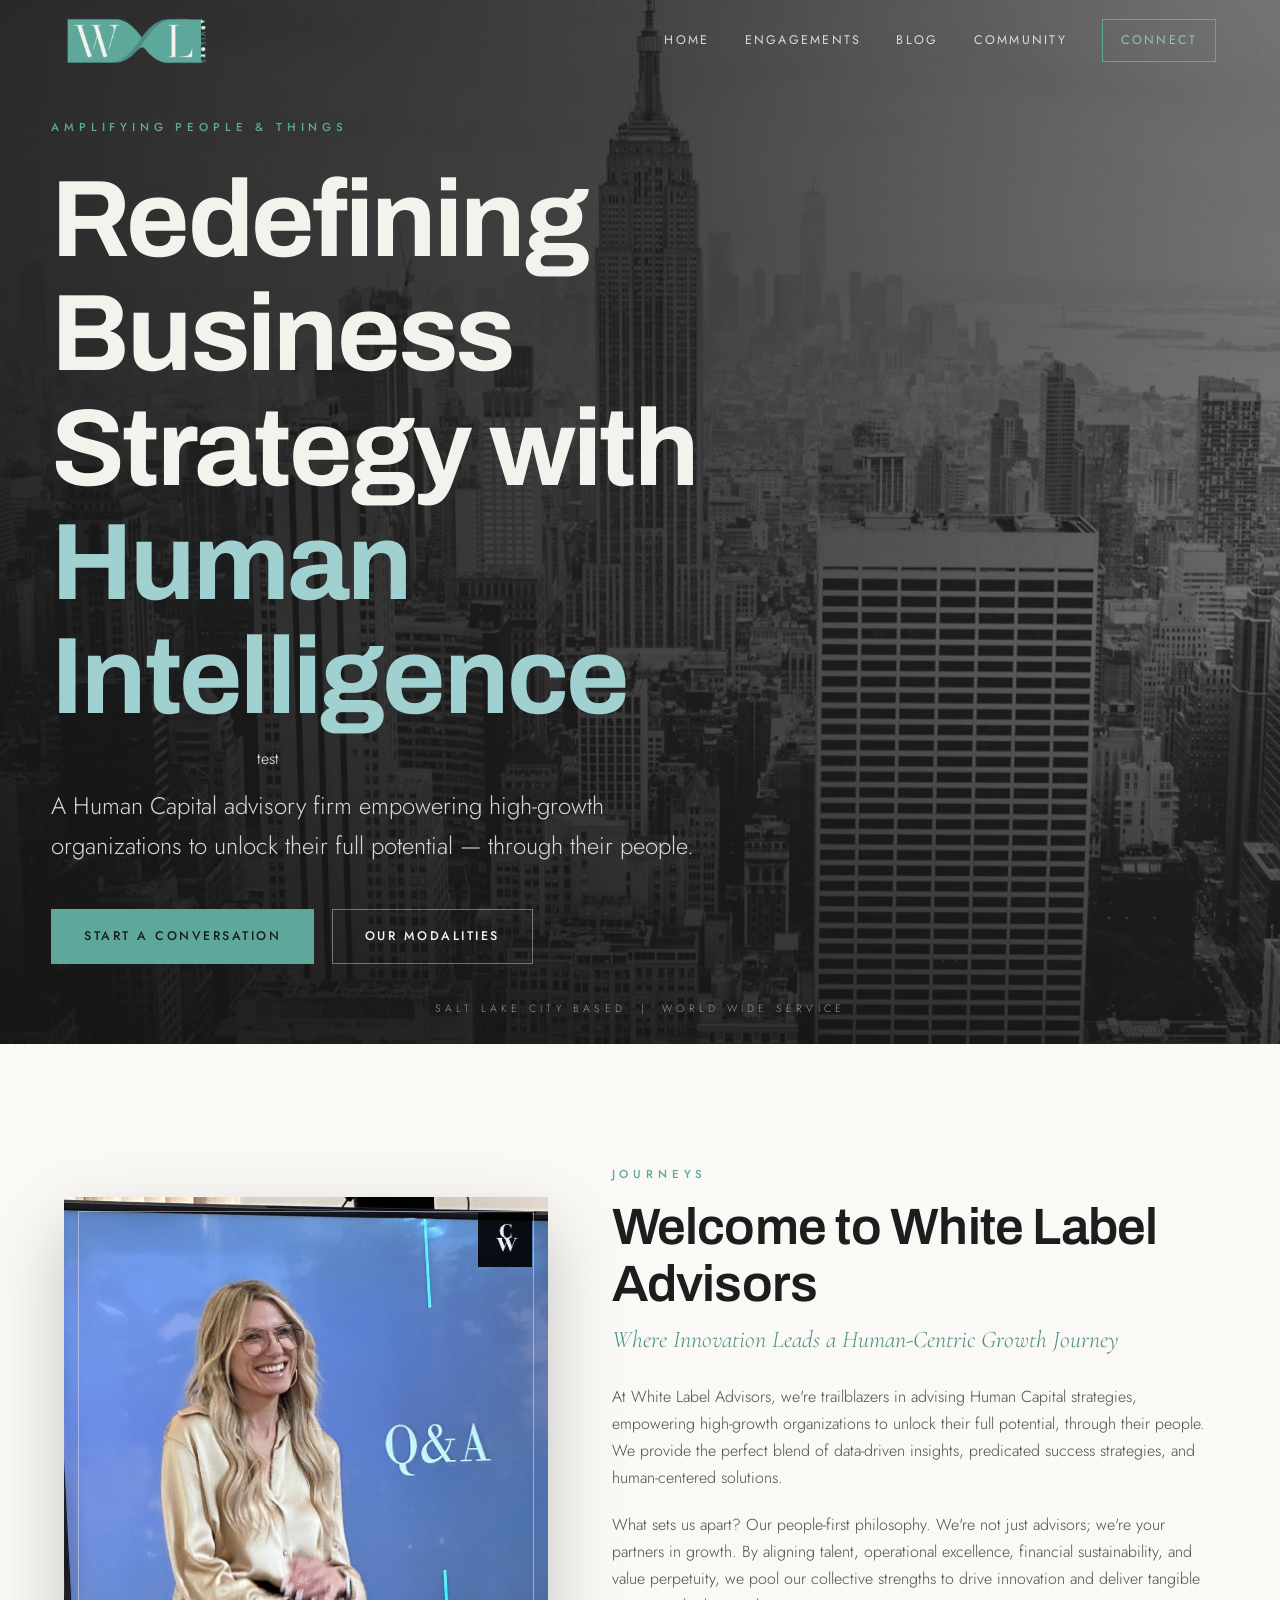
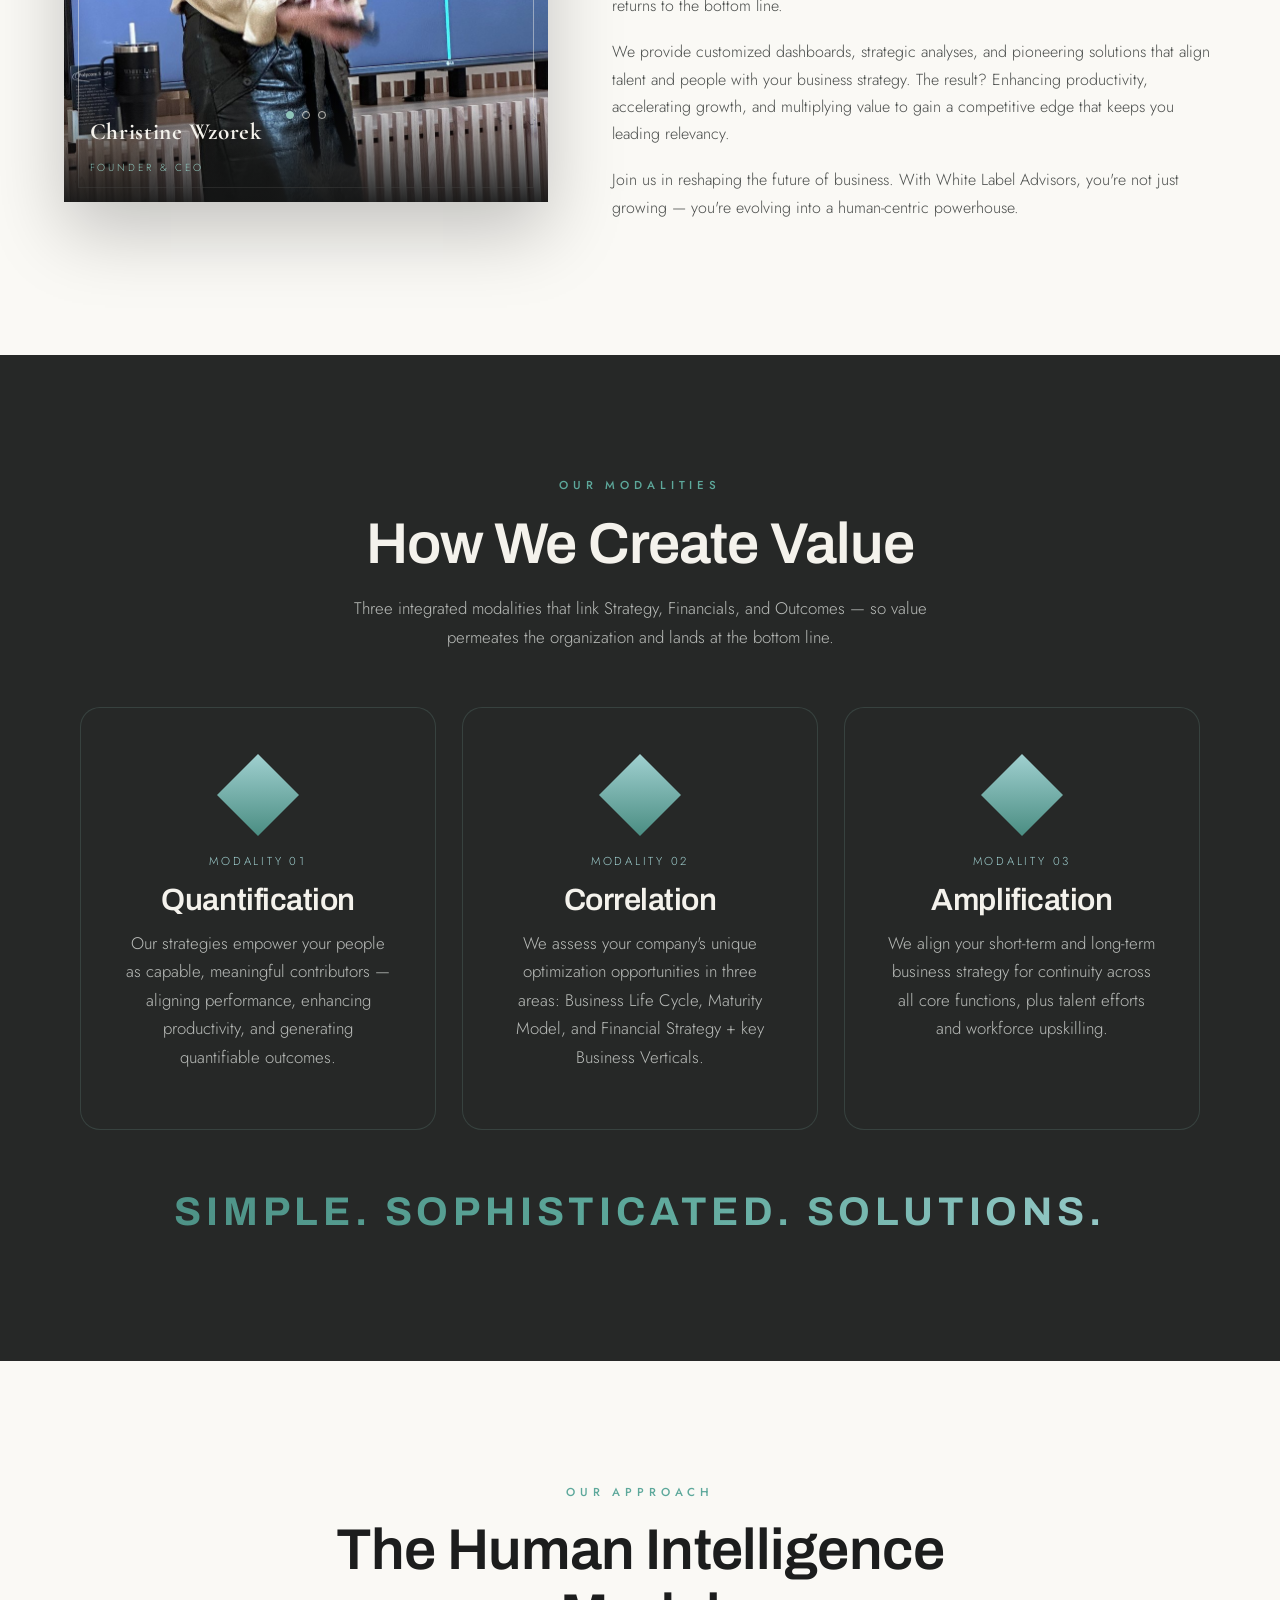
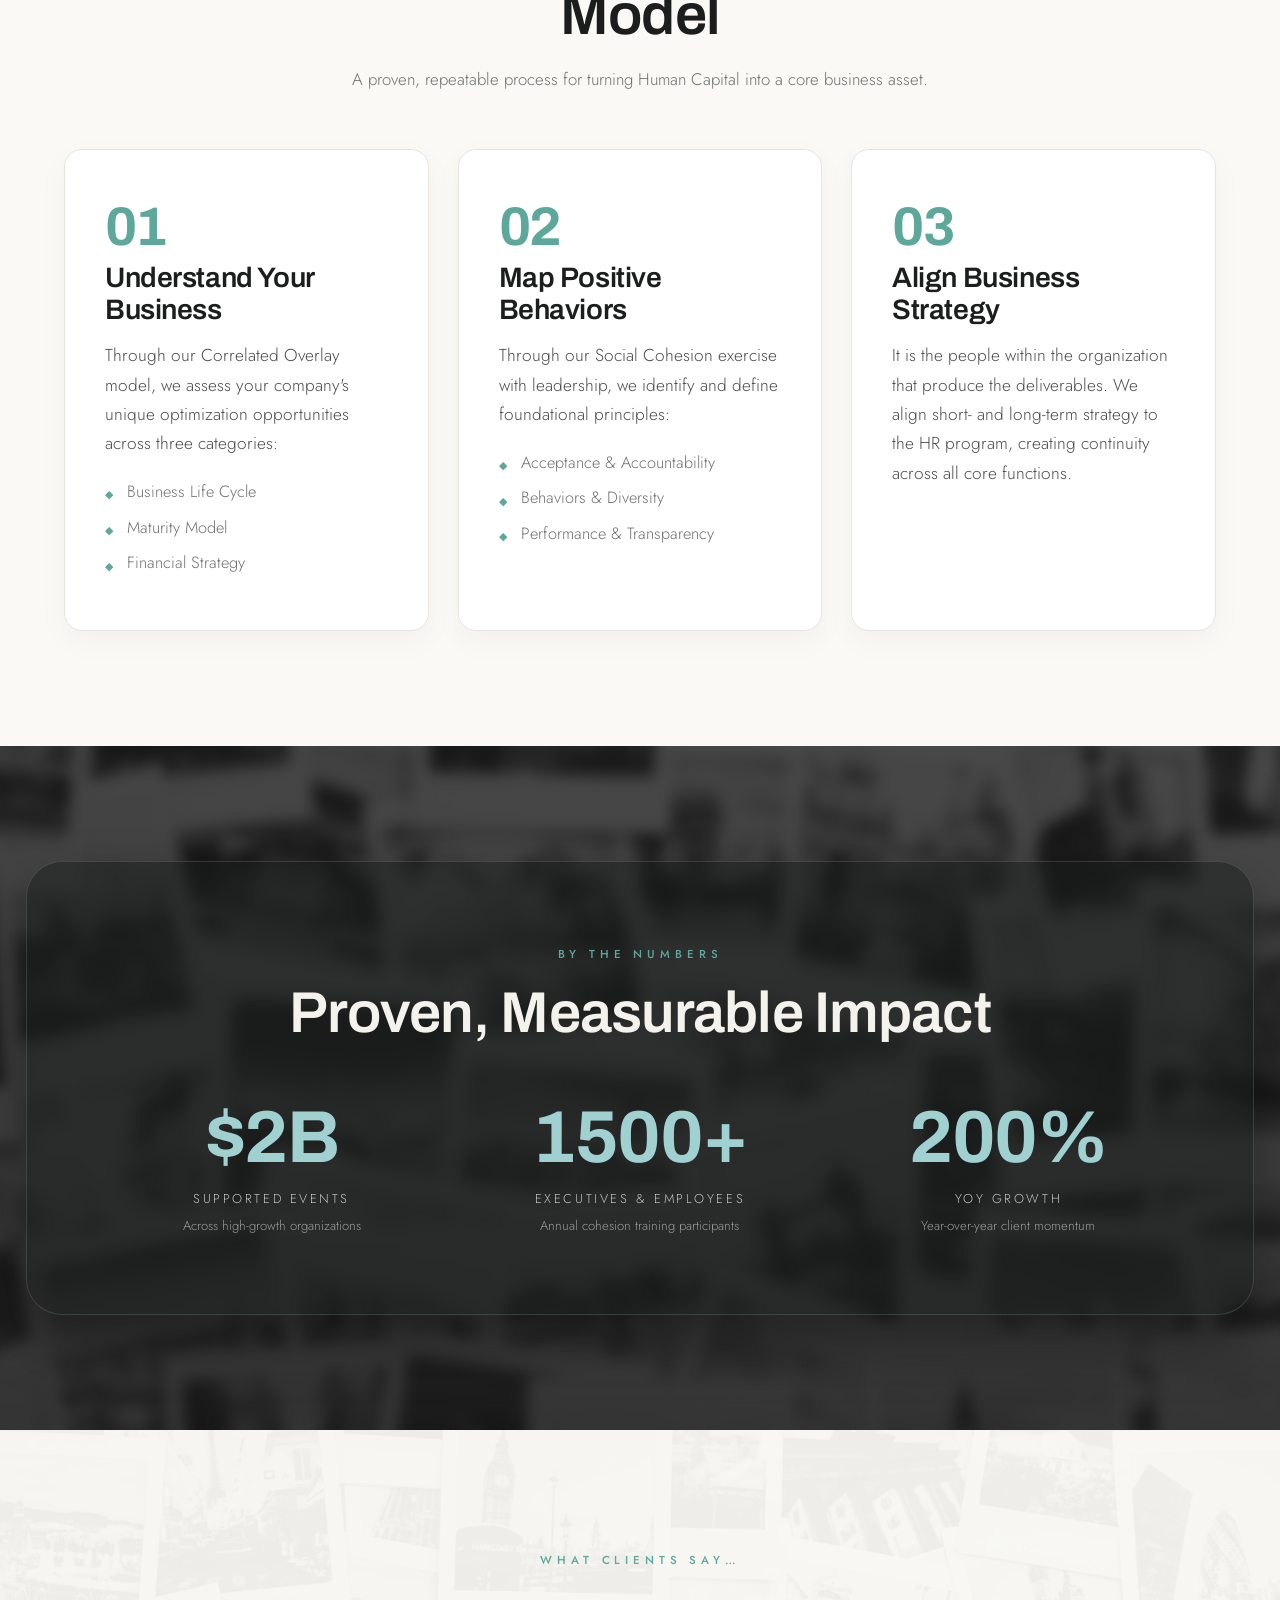
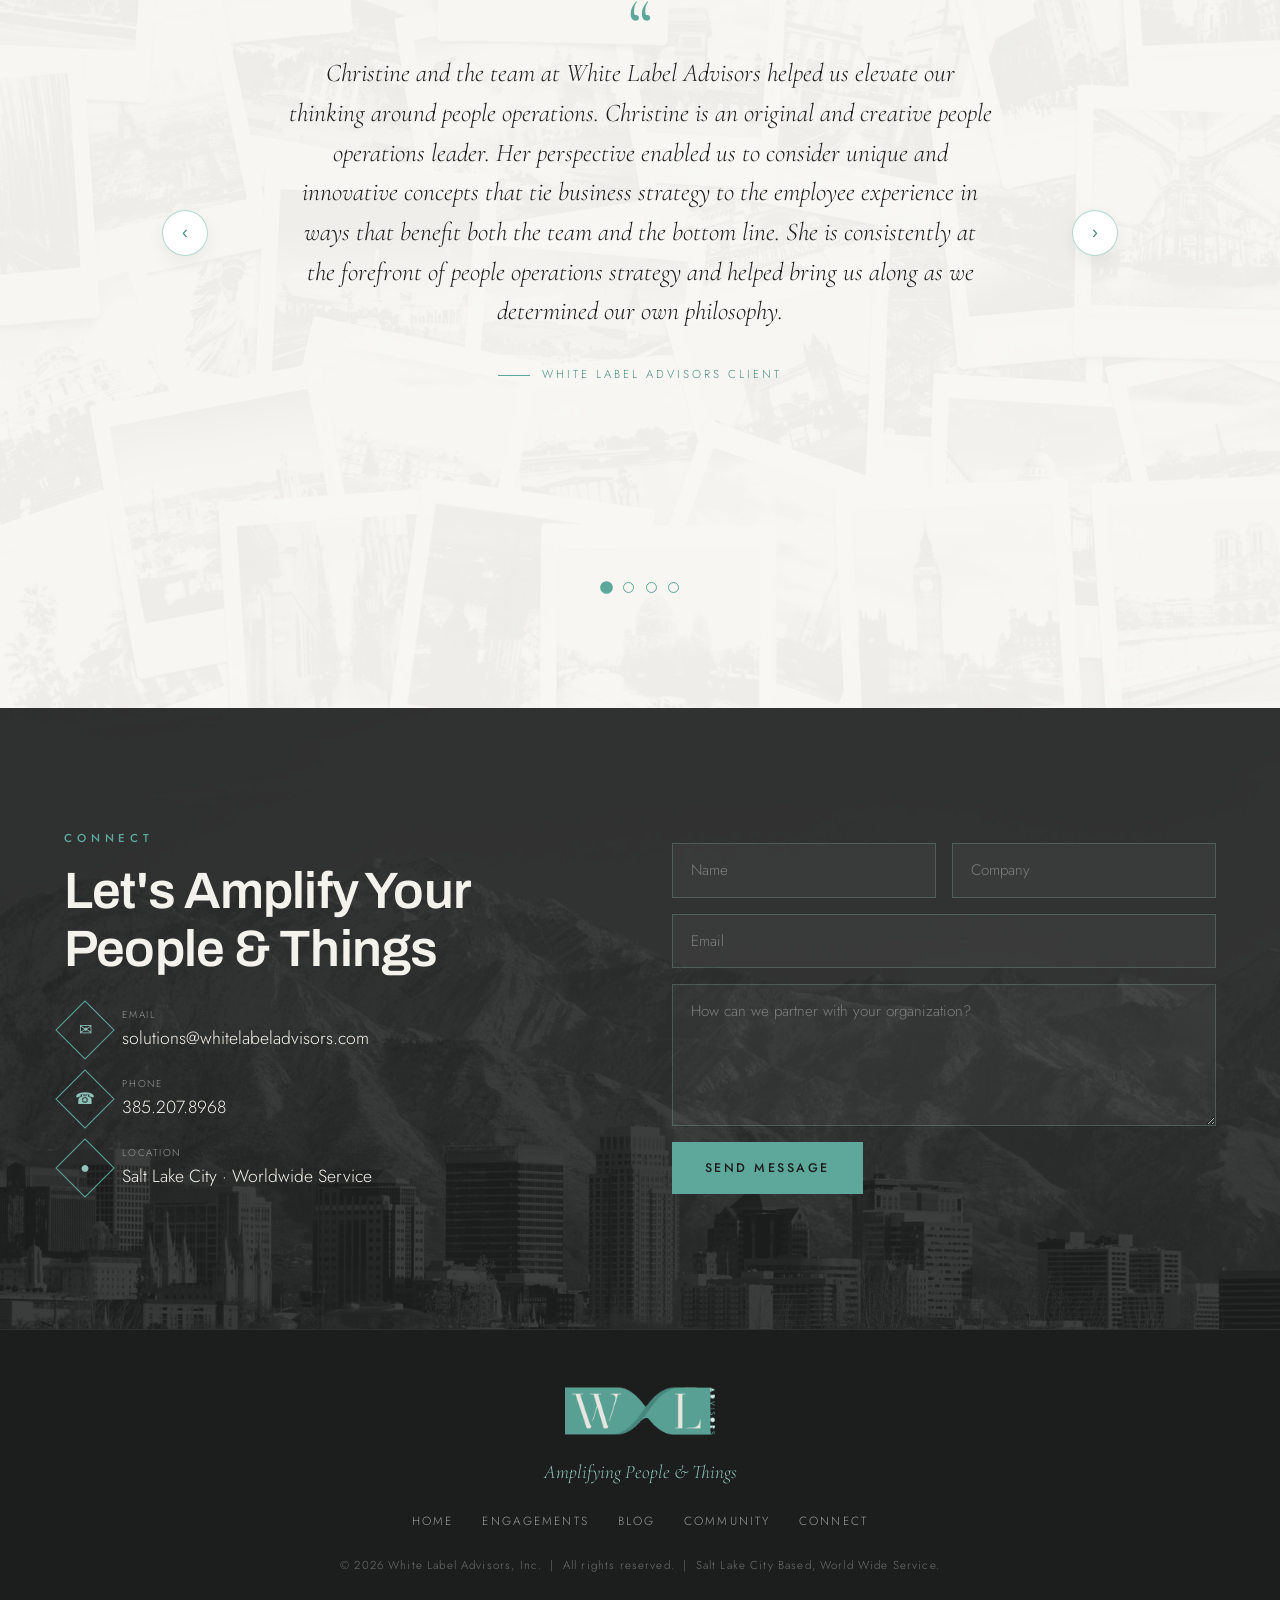
==== commit 53e4be11: "Edit index.html: 2 edit(s); added 1 block(s) via WLA editor WLA-Editor: true" ====
--- a/index.html
+++ b/index.html
@@ -12,7 +12,7 @@
 <link href="https://fonts.googleapis.com/css2?family=Archivo:wght@500;600;700&family=Cormorant+Garamond:ital,wght@0,400;0,500;0,600;0,700;1,400;1,500&family=Jost:wght@300;400;500;600&display=swap" rel="stylesheet" />
 <link rel="stylesheet" href="assets/styles.css" />
 </head>
-<body>
+<body data-move-group="page">
 
 <!-- ================= NAV ================= -->
 <header class="nav" id="nav">
@@ -30,24 +30,25 @@
 </header>
 
 <!-- ================= HERO ================= -->
-<section class="hero" id="top">
+<section class="hero" id="top" data-move="hero" data-move-in="page">
   <div class="hero-bg"></div>
   <div class="wrap">
     <div class="hero-copy reveal">
-      <span class="eyebrow">Amplifying People &amp; Things</span>
-      <h1>Redefining Business Strategy with <em>Human Intelligence</em></h1>
-      <p class="lead">A Human Capital advisory firm empowering high-growth organizations to unlock their full potential — through their people.</p>
+      <span class="eyebrow" data-edit="hero-eyebrow">Amplifying People &amp; Things</span>
+      <h1 data-edit="hero-title">Redefining Business Strategy with <em>Human Intelligence</em></h1>
+      <p data-edit="added-0-428104" style="position: relative; left: 206px; top: -13px;">test</p>
+      <p class="lead" data-edit="hero-lead">A Human Capital advisory firm empowering high-growth organizations to unlock their full potential — through their people.</p>
       <div class="actions">
         <a href="#contact" class="btn btn--solid">Start a Conversation</a>
         <a href="#modalities" class="btn btn--ghost">Our Modalities</a>
       </div>
     </div>
   </div>
-  <div class="locale">Salt Lake City Based &nbsp;|&nbsp; World Wide Service</div>
+  <div class="locale" data-edit="hero-locale">Salt Lake City Based &nbsp;|&nbsp; World Wide Service</div>
 </section>
 
 <!-- ================= ABOUT (THE FIRM) ================= -->
-<section class="section" id="about">
+<section class="section" id="about" data-move="about" data-move-in="page">
   <div class="wrap">
     <div class="about-grid">
       <div class="about-portrait reveal">
@@ -64,118 +65,118 @@
           <button aria-label="Photo 3"></button>
         </div>
         <div class="badge">
-          <b>Christine Wzorek</b>
-          <small>Founder &amp; CEO</small>
+          <b data-edit="about-name">Christine Wzorek</b>
+          <small data-edit="about-role">Founder &amp; CEO</small>
         </div>
       </div>
       <div class="about-text reveal d1">
-        <span class="eyebrow">Journeys</span>
-        <h2 style="font-size:clamp(2rem,4.5vw,3.2rem); margin:.8rem 0 .6rem;">Welcome to White Label Advisors</h2>
-        <p style="font-family:var(--serif); font-style:italic; color:var(--teal-deep); font-size:clamp(1.15rem,2vw,1.5rem); line-height:1.4; margin-bottom:1.6rem;">Where Innovation Leads a Human-Centric Growth Journey</p>
-        <p>At White Label Advisors, we're trailblazers in advising Human Capital strategies, empowering high-growth organizations to unlock their full potential, through their people. We provide the perfect blend of data-driven insights, predicated success strategies, and human-centered solutions.</p>
-        <p>What sets us apart? Our people-first philosophy. We're not just advisors; we're your partners in growth. By aligning talent, operational excellence, financial sustainability, and value perpetuity, we pool our collective strengths to drive innovation and deliver tangible returns to the bottom line.</p>
-        <p>We provide customized dashboards, strategic analyses, and pioneering solutions that align talent and people with your business strategy. The result? Enhancing productivity, accelerating growth, and multiplying value to gain a competitive edge that keeps you leading relevancy.</p>
-        <p>Join us in reshaping the future of business. With White Label Advisors, you're not just growing — you're evolving into a human-centric powerhouse.</p>
+        <span class="eyebrow" data-edit="about-eyebrow">Journeys</span>
+        <h2 data-edit="about-heading" style="font-size:clamp(2rem,4.5vw,3.2rem); margin:.8rem 0 .6rem;">Welcome to White Label Advisors</h2>
+        <p data-edit="about-subhead" style="font-family:var(--serif); font-style:italic; color:var(--teal-deep); font-size:clamp(1.15rem,2vw,1.5rem); line-height:1.4; margin-bottom:1.6rem;">Where Innovation Leads a Human-Centric Growth Journey</p>
+        <p data-edit="about-p1">At White Label Advisors, we're trailblazers in advising Human Capital strategies, empowering high-growth organizations to unlock their full potential, through their people. We provide the perfect blend of data-driven insights, predicated success strategies, and human-centered solutions.</p>
+        <p data-edit="about-p2">What sets us apart? Our people-first philosophy. We're not just advisors; we're your partners in growth. By aligning talent, operational excellence, financial sustainability, and value perpetuity, we pool our collective strengths to drive innovation and deliver tangible returns to the bottom line.</p>
+        <p data-edit="about-p3">We provide customized dashboards, strategic analyses, and pioneering solutions that align talent and people with your business strategy. The result? Enhancing productivity, accelerating growth, and multiplying value to gain a competitive edge that keeps you leading relevancy.</p>
+        <p data-edit="about-p4">Join us in reshaping the future of business. With White Label Advisors, you're not just growing — you're evolving into a human-centric powerhouse.</p>
       </div>
     </div>
   </div>
 </section>
 
 <!-- ================= MODALITIES ================= -->
-<section class="section section--charcoal2" id="modalities">
+<section class="section section--charcoal2" id="modalities" data-move="modalities" data-move-in="page">
   <div class="wrap">
     <div class="head center reveal">
-      <span class="eyebrow">Our Modalities</span>
-      <h2>How We Create Value</h2>
-      <p>Three integrated modalities that link Strategy, Financials, and Outcomes — so value permeates the organization and lands at the bottom line.</p>
-    </div>
-    <div class="svc-grid">
-      <div class="svc reveal">
+      <span class="eyebrow" data-edit="mod-eyebrow">Our Modalities</span>
+      <h2 data-edit="mod-heading">How We Create Value</h2>
+      <p data-edit="mod-intro">Three integrated modalities that link Strategy, Financials, and Outcomes — so value permeates the organization and lands at the bottom line.</p>
+    </div>
+    <div class="svc-grid" data-move-group="modality-cards">
+      <div class="svc reveal" data-move="mod1" data-move-in="modality-cards">
         <div class="ico"></div>
         <span class="tag">Modality 01</span>
-        <h3>Quantification</h3>
-        <p>Our strategies empower your people as capable, meaningful contributors — aligning performance, enhancing productivity, and generating quantifiable outcomes.</p>
-      </div>
-      <div class="svc reveal d1">
+        <h3 data-edit="mod1-title">Quantification</h3>
+        <p data-edit="mod1-body">Our strategies empower your people as capable, meaningful contributors — aligning performance, enhancing productivity, and generating quantifiable outcomes.</p>
+      </div>
+      <div class="svc reveal d1" data-move="mod2" data-move-in="modality-cards">
         <div class="ico"></div>
         <span class="tag">Modality 02</span>
-        <h3>Correlation</h3>
-        <p>We assess your company's unique optimization opportunities in three areas: Business Life Cycle, Maturity Model, and Financial Strategy + key Business Verticals.</p>
-      </div>
-      <div class="svc reveal d2">
+        <h3 data-edit="mod2-title">Correlation</h3>
+        <p data-edit="mod2-body">We assess your company's unique optimization opportunities in three areas: Business Life Cycle, Maturity Model, and Financial Strategy + key Business Verticals.</p>
+      </div>
+      <div class="svc reveal d2" data-move="mod3" data-move-in="modality-cards">
         <div class="ico"></div>
         <span class="tag">Modality 03</span>
-        <h3>Amplification</h3>
-        <p>We align your short-term and long-term business strategy for continuity across all core functions, plus talent efforts and workforce upskilling.</p>
-      </div>
-    </div>
-    <p class="pill-tag" style="margin-top:3rem;">Simple. Sophisticated. Solutions.</p>
+        <h3 data-edit="mod3-title">Amplification</h3>
+        <p data-edit="mod3-body">We align your short-term and long-term business strategy for continuity across all core functions, plus talent efforts and workforce upskilling.</p>
+      </div>
+    </div>
+    <p class="pill-tag" data-edit="mod-pill" style="margin-top:3rem;">Simple. Sophisticated. Solutions.</p>
   </div>
 </section>
 
 <!-- ================= APPROACH ================= -->
-<section class="section" id="approach">
+<section class="section" id="approach" data-move="approach" data-move-in="page">
   <div class="wrap">
     <div class="head center reveal">
-      <span class="eyebrow">Our Approach</span>
-      <h2>The Human Intelligence Model</h2>
-      <p>A proven, repeatable process for turning Human Capital into a core business asset.</p>
-    </div>
-    <div class="approach-grid">
-      <div class="step reveal">
+      <span class="eyebrow" data-edit="approach-eyebrow">Our Approach</span>
+      <h2 data-edit="approach-heading">The Human Intelligence Model</h2>
+      <p data-edit="approach-intro">A proven, repeatable process for turning Human Capital into a core business asset.</p>
+    </div>
+    <div class="approach-grid" data-move-group="approach-steps">
+      <div class="step reveal" data-move="step1" data-move-in="approach-steps">
         <div class="no">01</div>
-        <h3>Understand Your Business</h3>
-        <p>Through our Correlated Overlay model, we assess your company's unique optimization opportunities across three categories:</p>
+        <h3 data-edit="step1-title">Understand Your Business</h3>
+        <p data-edit="step1-body">Through our Correlated Overlay model, we assess your company's unique optimization opportunities across three categories:</p>
         <ul>
-          <li>Business Life Cycle</li>
-          <li>Maturity Model</li>
-          <li>Financial Strategy</li>
+          <li data-edit="step1-li1">Business Life Cycle</li>
+          <li data-edit="step1-li2">Maturity Model</li>
+          <li data-edit="step1-li3">Financial Strategy</li>
         </ul>
       </div>
-      <div class="step reveal d1">
+      <div class="step reveal d1" data-move="step2" data-move-in="approach-steps">
         <div class="no">02</div>
-        <h3>Map Positive Behaviors</h3>
-        <p>Through our Social Cohesion exercise with leadership, we identify and define foundational principles:</p>
+        <h3 data-edit="step2-title">Map Positive Behaviors</h3>
+        <p data-edit="step2-body">Through our Social Cohesion exercise with leadership, we identify and define foundational principles:</p>
         <ul>
-          <li>Acceptance &amp; Accountability</li>
-          <li>Behaviors &amp; Diversity</li>
-          <li>Performance &amp; Transparency</li>
+          <li data-edit="step2-li1">Acceptance &amp; Accountability</li>
+          <li data-edit="step2-li2">Behaviors &amp; Diversity</li>
+          <li data-edit="step2-li3">Performance &amp; Transparency</li>
         </ul>
       </div>
-      <div class="step reveal d2">
+      <div class="step reveal d2" data-move="step3" data-move-in="approach-steps">
         <div class="no">03</div>
-        <h3>Align Business Strategy</h3>
-        <p>It is the people within the organization that produce the deliverables. We align short- and long-term strategy to the HR program, creating continuity across all core functions.</p>
+        <h3 data-edit="step3-title">Align Business Strategy</h3>
+        <p data-edit="step3-body">It is the people within the organization that produce the deliverables. We align short- and long-term strategy to the HR program, creating continuity across all core functions.</p>
       </div>
     </div>
   </div>
 </section>
 
 <!-- ================= STATS ================= -->
-<section class="section section--stats">
+<section class="section section--stats" data-move="stats" data-move-in="page">
   <div class="stats-bg"></div>
   <div class="wrap">
     <div class="stats-panel reveal">
       <div class="stats-content">
         <div class="head center">
-          <span class="eyebrow">By The Numbers</span>
-          <h2>Proven, Measurable Impact</h2>
-        </div>
-        <div class="stats">
-          <div class="stat">
-            <div class="num">$2B</div>
-            <div class="lbl">Supported Events</div>
-            <div class="sub">Across high-growth organizations</div>
+          <span class="eyebrow" data-edit="stats-eyebrow">By The Numbers</span>
+          <h2 data-edit="stats-heading">Proven, Measurable Impact</h2>
+        </div>
+        <div class="stats" data-move-group="stat-cards">
+          <div class="stat" data-move="stat1" data-move-in="stat-cards">
+            <div class="num" data-edit="stat1-num">$2B</div>
+            <div class="lbl" data-edit="stat1-lbl">Supported Events</div>
+            <div class="sub" data-edit="stat1-sub">Across high-growth organizations</div>
           </div>
-          <div class="stat">
-            <div class="num">1500+</div>
-            <div class="lbl">Executives &amp; Employees</div>
-            <div class="sub">Annual cohesion training participants</div>
+          <div class="stat" data-move="stat2" data-move-in="stat-cards">
+            <div class="num" data-edit="stat2-num">1500+</div>
+            <div class="lbl" data-edit="stat2-lbl">Executives &amp; Employees</div>
+            <div class="sub" data-edit="stat2-sub">Annual cohesion training participants</div>
           </div>
-          <div class="stat">
-            <div class="num">200%</div>
-            <div class="lbl">YOY Growth</div>
-            <div class="sub">Year-over-year client momentum</div>
+          <div class="stat" data-move="stat3" data-move-in="stat-cards">
+            <div class="num" data-edit="stat3-num">200%</div>
+            <div class="lbl" data-edit="stat3-lbl">YOY Growth</div>
+            <div class="sub" data-edit="stat3-sub">Year-over-year client momentum</div>
           </div>
         </div>
       </div>
@@ -184,11 +185,11 @@
 </section>
 
 <!-- ================= WHAT CLIENTS SAY ================= -->
-<section class="section section--clients" id="clients">
+<section class="section section--clients" id="clients" data-move="clients" data-move-in="page">
   <div class="bg"></div>
   <div class="wrap">
     <div class="head center reveal" style="margin-bottom:2.5rem;">
-      <span class="eyebrow">What Clients Say&hellip;</span>
+      <span class="eyebrow" data-edit="clients-eyebrow">What Clients Say…</span>
     </div>
     <div class="clients-carousel reveal d1" id="clientsCarousel">
       <button type="button" class="client-arrow prev" aria-label="Previous testimonial">&#8249;</button>
@@ -196,23 +197,23 @@
       <div class="client-track">
         <div class="client-slide active">
           <span class="qmark">&ldquo;</span>
-          <blockquote>Christine and the team at White Label Advisors helped us elevate our thinking around people operations. Christine is an original and creative people operations leader. Her perspective enabled us to consider unique and innovative concepts that tie business strategy to the employee experience in ways that benefit both the team and the bottom line. She is consistently at the forefront of people operations strategy and helped bring us along as we determined our own philosophy.</blockquote>
-          <cite>White Label Advisors Client</cite>
+          <blockquote data-edit="quote1">Christine and the team at White Label Advisors helped us elevate our thinking around people operations. Christine is an original and creative people operations leader. Her perspective enabled us to consider unique and innovative concepts that tie business strategy to the employee experience in ways that benefit both the team and the bottom line. She is consistently at the forefront of people operations strategy and helped bring us along as we determined our own philosophy.</blockquote>
+          <cite data-edit="cite1">White Label Advisors Client</cite>
         </div>
         <div class="client-slide">
           <span class="qmark">&ldquo;</span>
-          <blockquote>I had the privilege of sitting in on Christine's inclusion training and after talking to her after the session, I learned the true purpose of this training was to address/replace the traditional Sexual Harassment training that most of us in corporate America have been a part of. Instead of the usual awkward silence that tends to be pervasive in Sexual Harassment training, Christine's inclusion training was full of sincere conversation, real feelings, and lots of participation. Small breakout sessions, group sharing, in a non-hostile environment lead to, instead of the usual awkward silence, lively discussion that I believe ultimately led the group to better results than any traditional Sexual Harassment training would have.</blockquote>
-          <cite>White Label Advisors Client</cite>
+          <blockquote data-edit="quote2">I had the privilege of sitting in on Christine's inclusion training and after talking to her after the session, I learned the true purpose of this training was to address/replace the traditional Sexual Harassment training that most of us in corporate America have been a part of. Instead of the usual awkward silence that tends to be pervasive in Sexual Harassment training, Christine's inclusion training was full of sincere conversation, real feelings, and lots of participation. Small breakout sessions, group sharing, in a non-hostile environment lead to, instead of the usual awkward silence, lively discussion that I believe ultimately led the group to better results than any traditional Sexual Harassment training would have.</blockquote>
+          <cite data-edit="cite2">White Label Advisors Client</cite>
         </div>
         <div class="client-slide">
           <span class="qmark">&ldquo;</span>
-          <blockquote>White Label Advisors came to help us at our organization at the right time, and we have not regretted it! Having Christine and her team's expertise and friendship is something that made a huge difference in my personal and professional life. I am so glad I hired her as she has made tremendous impact for my business.</blockquote>
-          <cite>White Label Advisors Client</cite>
+          <blockquote data-edit="quote3">White Label Advisors came to help us at our organization at the right time, and we have not regretted it! Having Christine and her team's expertise and friendship is something that made a huge difference in my personal and professional life. I am so glad I hired her as she has made tremendous impact for my business.</blockquote>
+          <cite data-edit="cite3">White Label Advisors Client</cite>
         </div>
         <div class="client-slide">
           <span class="qmark">&ldquo;</span>
-          <blockquote>I worked with Christine in an Executive and Leadership training for my own business, and she is an absolute star! As someone who was stepping into being a CEO for the first time, I wanted to ensure I was starting off my leadership role with the right tools, mindsets and systems in place, to really maximize my impact and connection with others. Christine is "in the know" of current workforce needs and greatly helped me understand new ways of thinking to better include, impact and support my team. Although I am new to the Executive world, I can greatly see this type of training benefiting tons of those in leadership positions to modernize and fit the needs of the ever changing workforce. I greatly recommend her leadership training program and cohesion trainings! The White Label team is amazing to work with!</blockquote>
-          <cite>White Label Advisors Client</cite>
+          <blockquote data-edit="quote4">I worked with Christine in an Executive and Leadership training for my own business, and she is an absolute star! As someone who was stepping into being a CEO for the first time, I wanted to ensure I was starting off my leadership role with the right tools, mindsets and systems in place, to really maximize my impact and connection with others. Christine is "in the know" of current workforce needs and greatly helped me understand new ways of thinking to better include, impact and support my team. Although I am new to the Executive world, I can greatly see this type of training benefiting tons of those in leadership positions to modernize and fit the needs of the ever changing workforce. I greatly recommend her leadership training program and cohesion trainings! The White Label team is amazing to work with!</blockquote>
+          <cite data-edit="cite4">White Label Advisors Client</cite>
         </div>
       </div>
       <div class="client-dots" id="clientDots">
@@ -226,24 +227,24 @@
 </section>
 
 <!-- ================= CONTACT ================= -->
-<section class="section section--dark section--contact" id="contact">
+<section class="section section--dark section--contact" id="contact" data-move="contact" data-move-in="page">
   <div class="bg"></div>
   <div class="wrap">
     <div class="contact-grid">
       <div class="contact-info reveal">
-        <span class="eyebrow">Connect</span>
-        <h2 style="font-size:clamp(2rem,4.5vw,3.2rem); margin:.8rem 0 1.8rem; color:var(--cream);">Let's Amplify Your People &amp; Things</h2>
+        <span class="eyebrow" data-edit="contact-eyebrow">Connect</span>
+        <h2 data-edit="contact-heading" style="font-size:clamp(2rem,4.5vw,3.2rem); margin:.8rem 0 1.8rem; color:var(--cream);">Let's Amplify Your People &amp; Things</h2>
         <div class="line">
           <span class="dot"><span>&#9993;</span></span>
-          <div><small>Email</small><a href="mailto:christine@whitelabeladvisors.com">christine@whitelabeladvisors.com</a></div>
+          <div><small>Email</small><a href="mailto:solutions@whitelabeladvisors.com" data-edit="contact-email">solutions@whitelabeladvisors.com</a></div>
         </div>
         <div class="line">
           <span class="dot"><span>&#9742;</span></span>
-          <div><small>Phone</small><a href="tel:+13852078968">385.207.8968</a></div>
+          <div><small>Phone</small><a href="tel:+13852078968" data-edit="contact-phone">385.207.8968</a></div>
         </div>
         <div class="line">
           <span class="dot"><span>&#9679;</span></span>
-          <div><small>Location</small><p>Salt Lake City &middot; Worldwide Service</p></div>
+          <div><small>Location</small><p data-edit="contact-location">Salt Lake City · Worldwide Service</p></div>
         </div>
       </div>
       <form onsubmit="handleSubmit(event)" class="reveal d1">
--- a/assets/styles.css
+++ b/assets/styles.css
@@ -401,7 +401,19 @@
 
 .pill-tag {
   font-family: var(--display); font-weight: 700; font-style: normal; text-transform: uppercase;
-  color: var(--teal); font-size: clamp(1.5rem, 3.4vw, 2.5rem); text-align: center; letter-spacing: .12em;
+  font-size: clamp(1.5rem, 3.4vw, 2.5rem); text-align: center; letter-spacing: .12em;
+  background: linear-gradient(90deg, var(--teal-deep), var(--teal), var(--sky), var(--teal), var(--teal-deep));
+  background-size: 200% auto;
+  -webkit-background-clip: text; background-clip: text;
+  -webkit-text-fill-color: transparent; color: transparent;
+  animation: tagShimmer 4s linear infinite;
+}
+@keyframes tagShimmer {
+  0%   { background-position: 0% 50%; }
+  100% { background-position: 200% 50%; }
+}
+@media (prefers-reduced-motion: reduce) {
+  .pill-tag { animation: none; }
 }
 
 /* ---------- COMMUNITY EMBED ---------- */
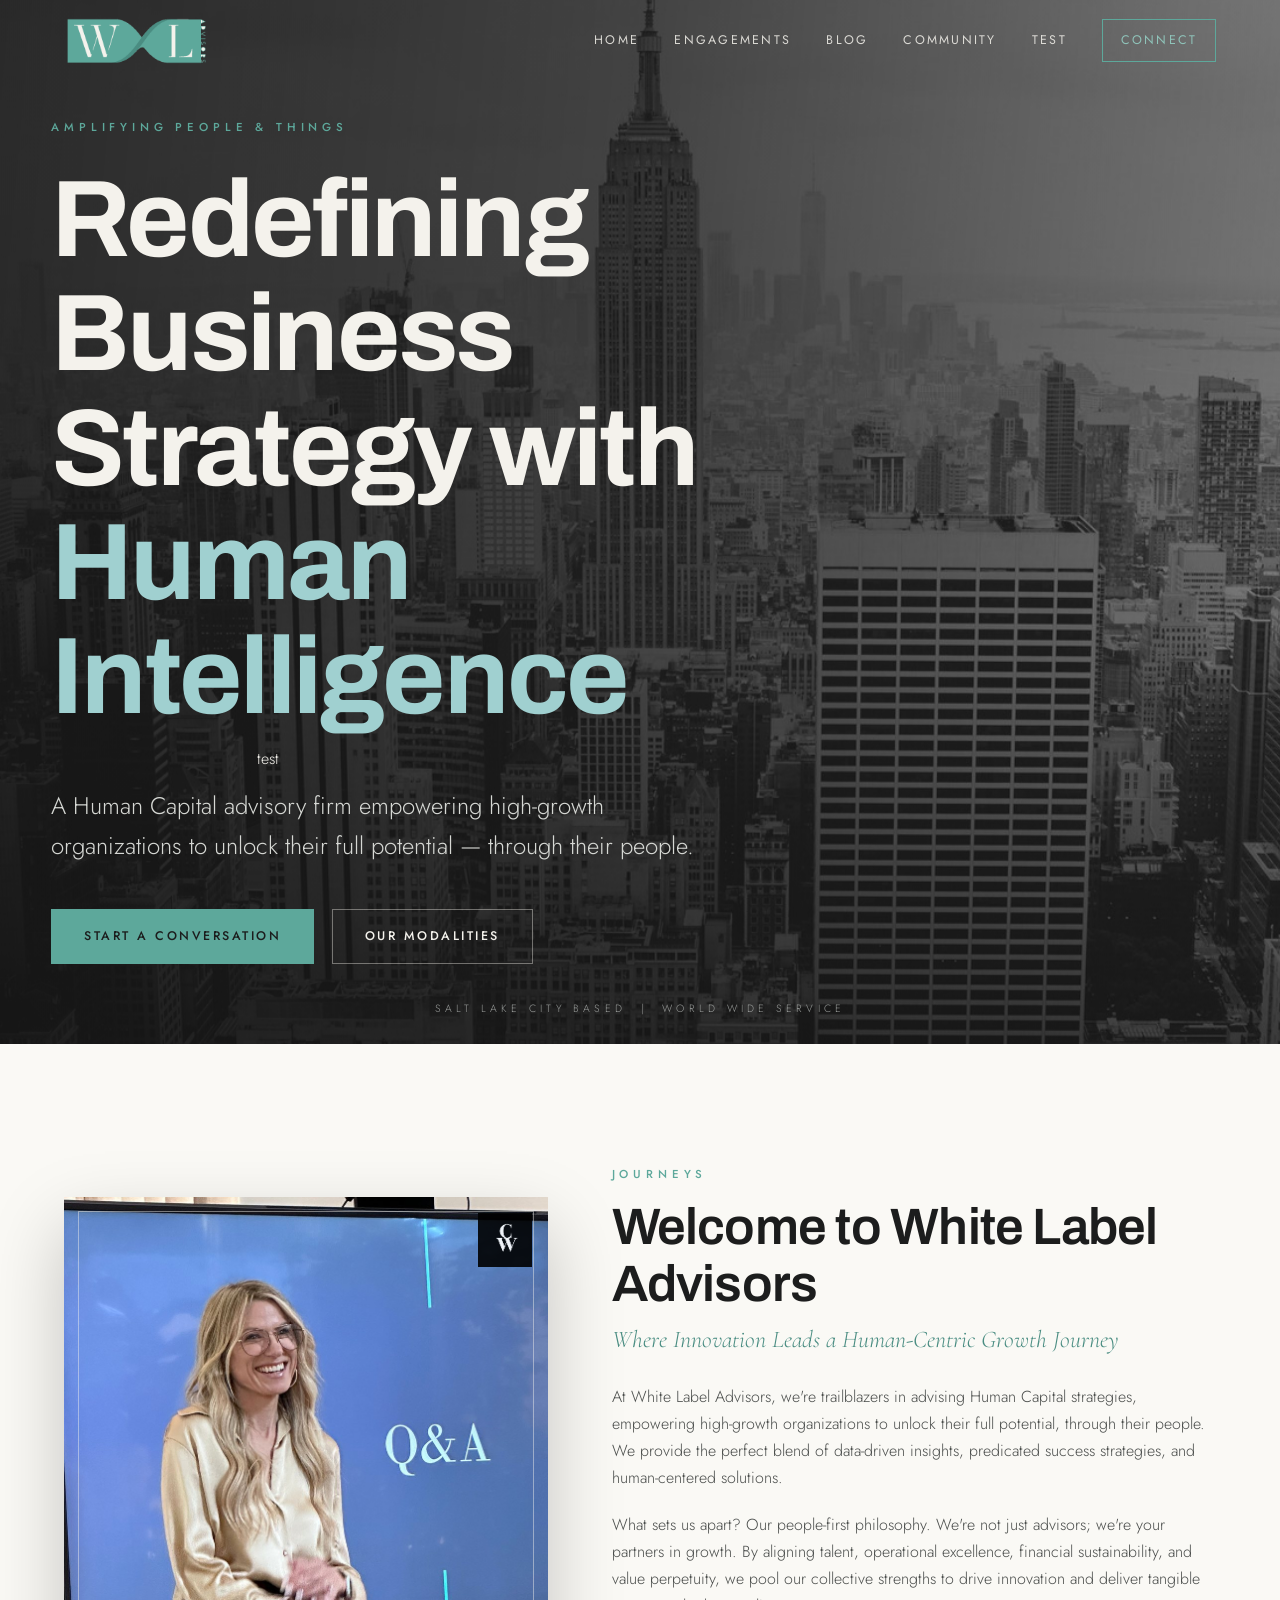
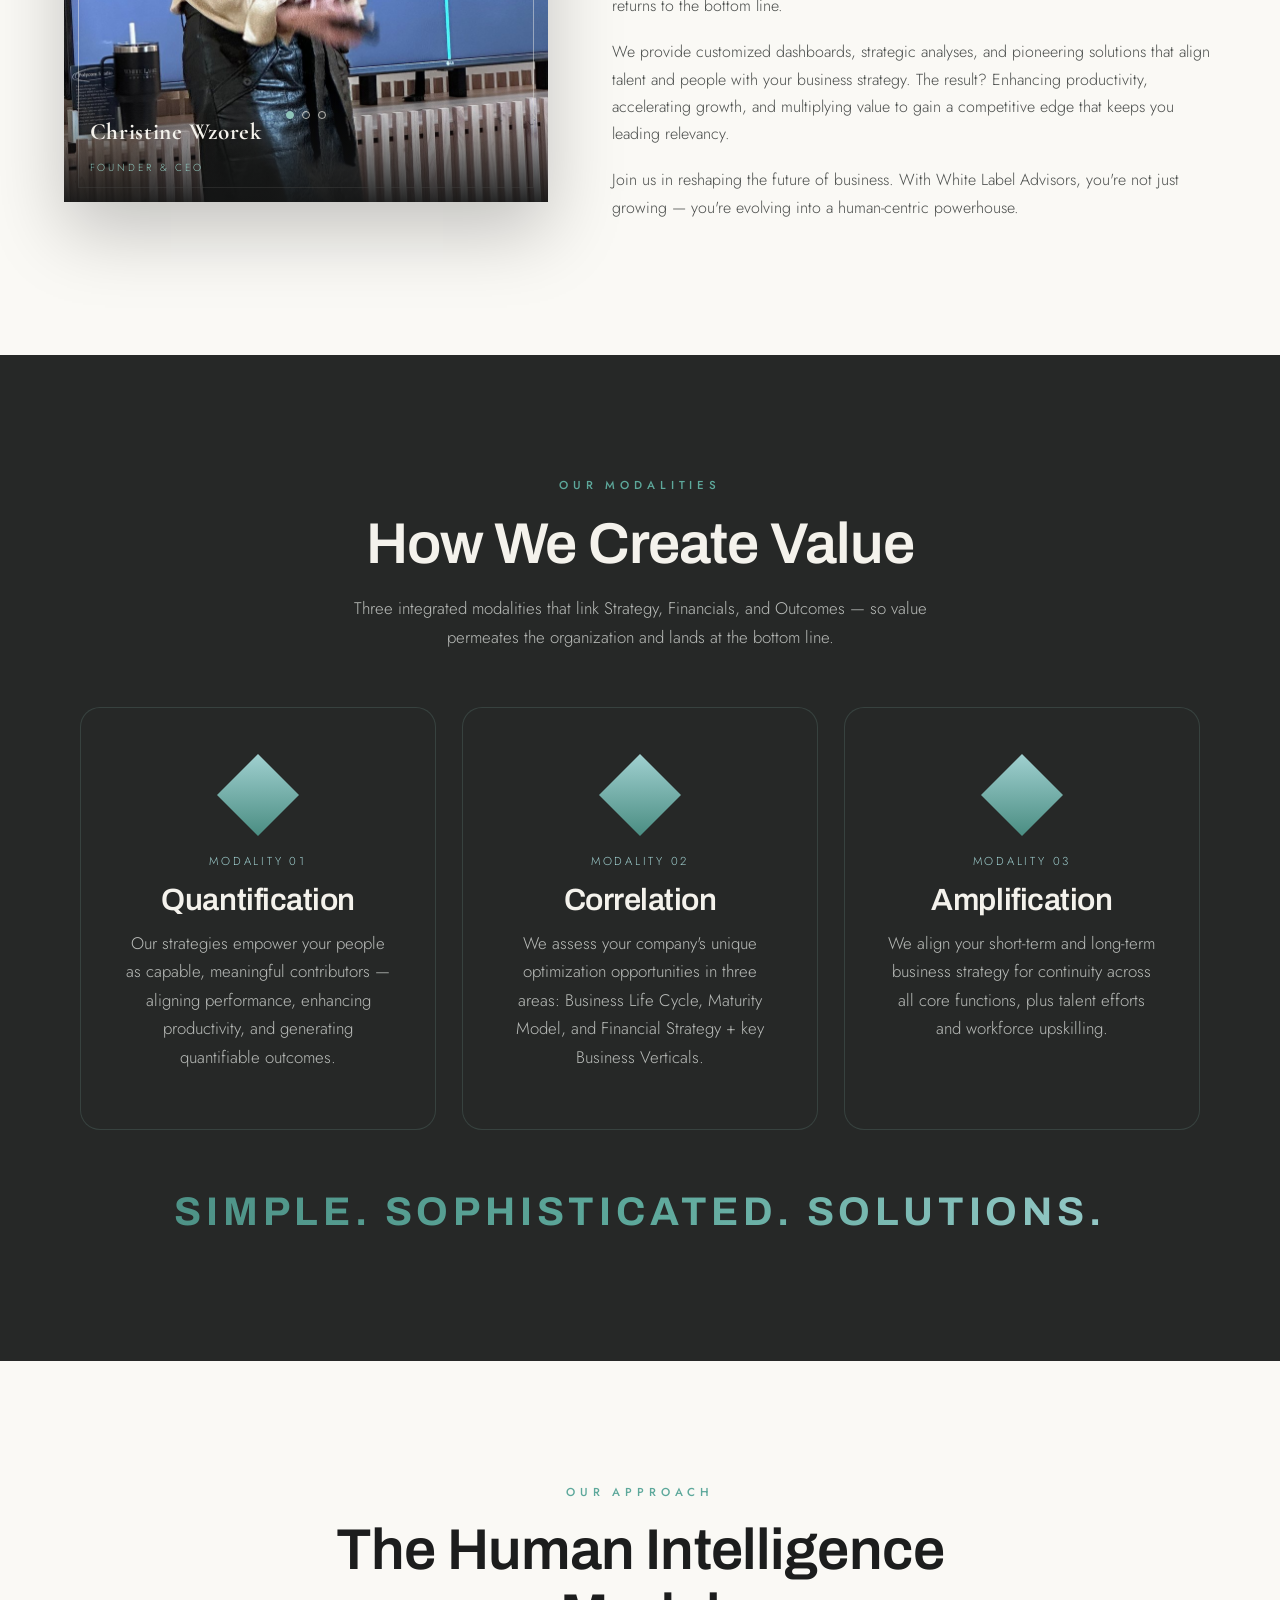
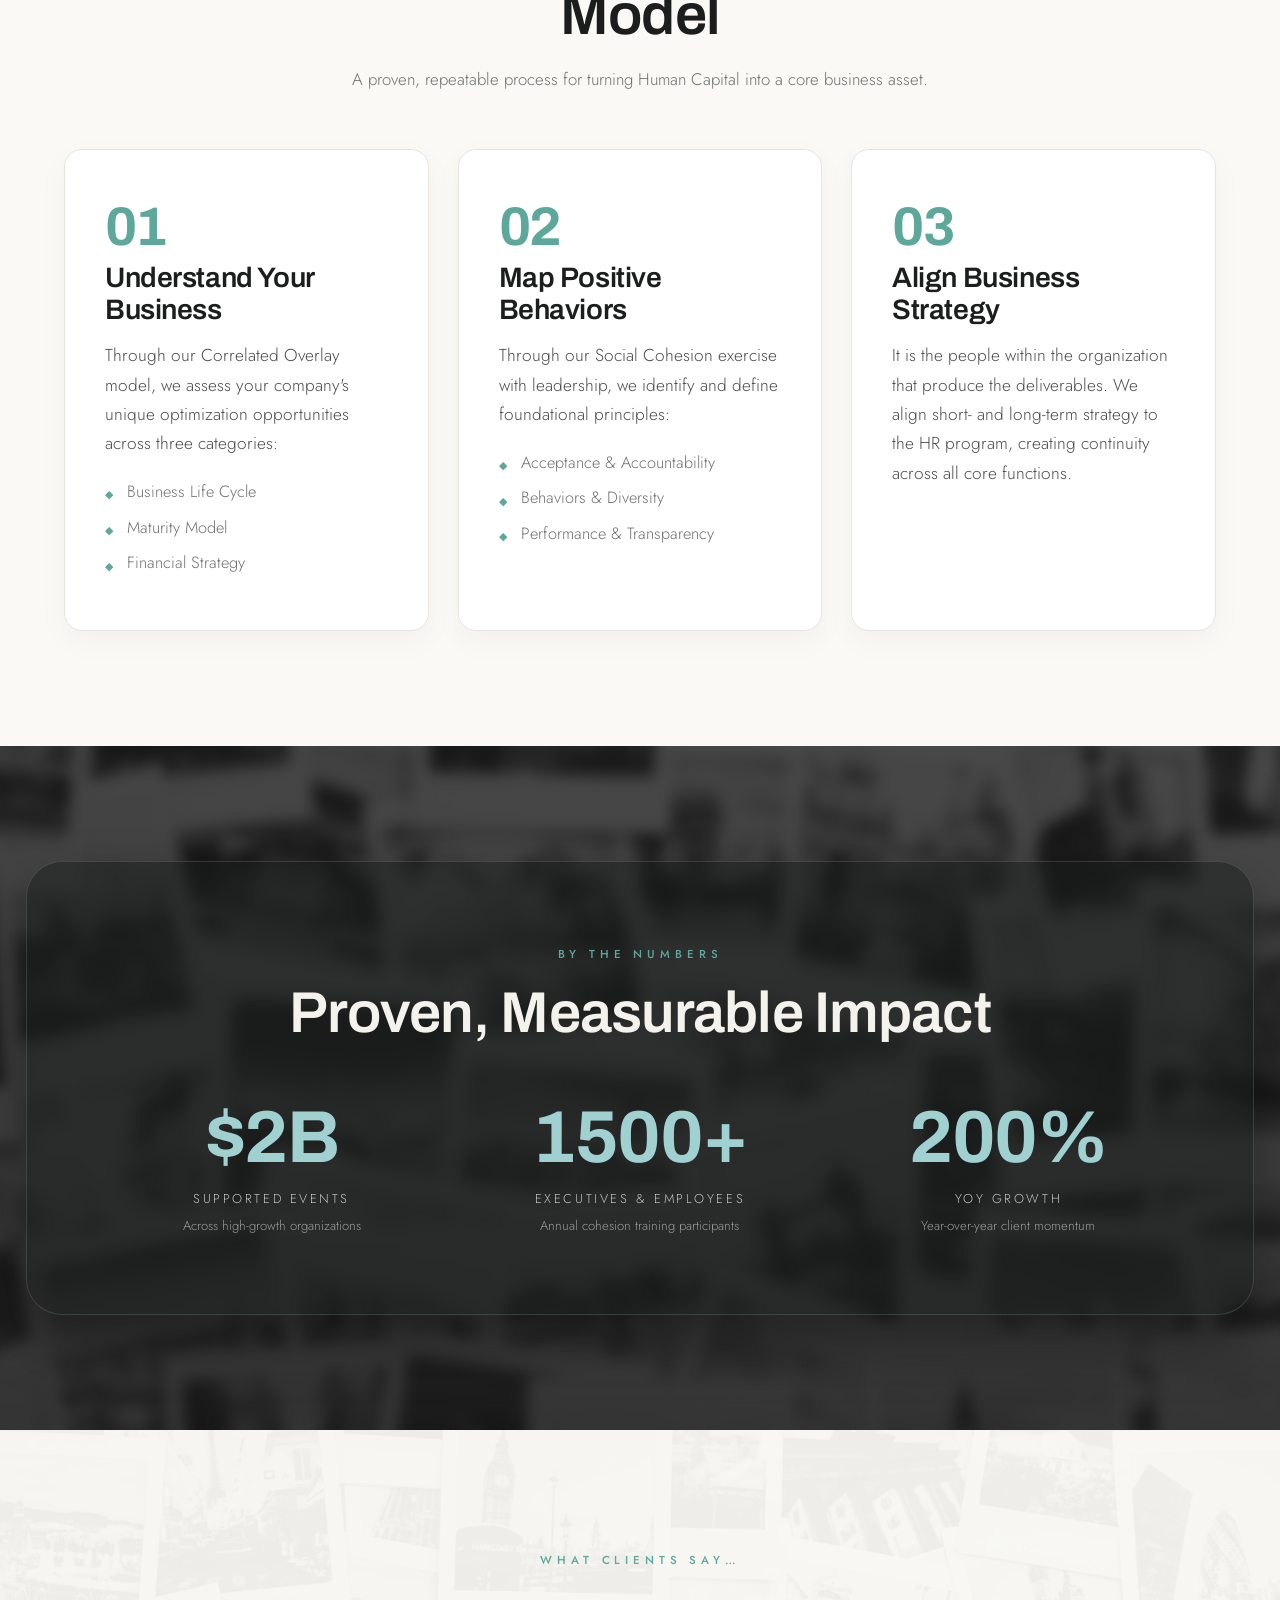
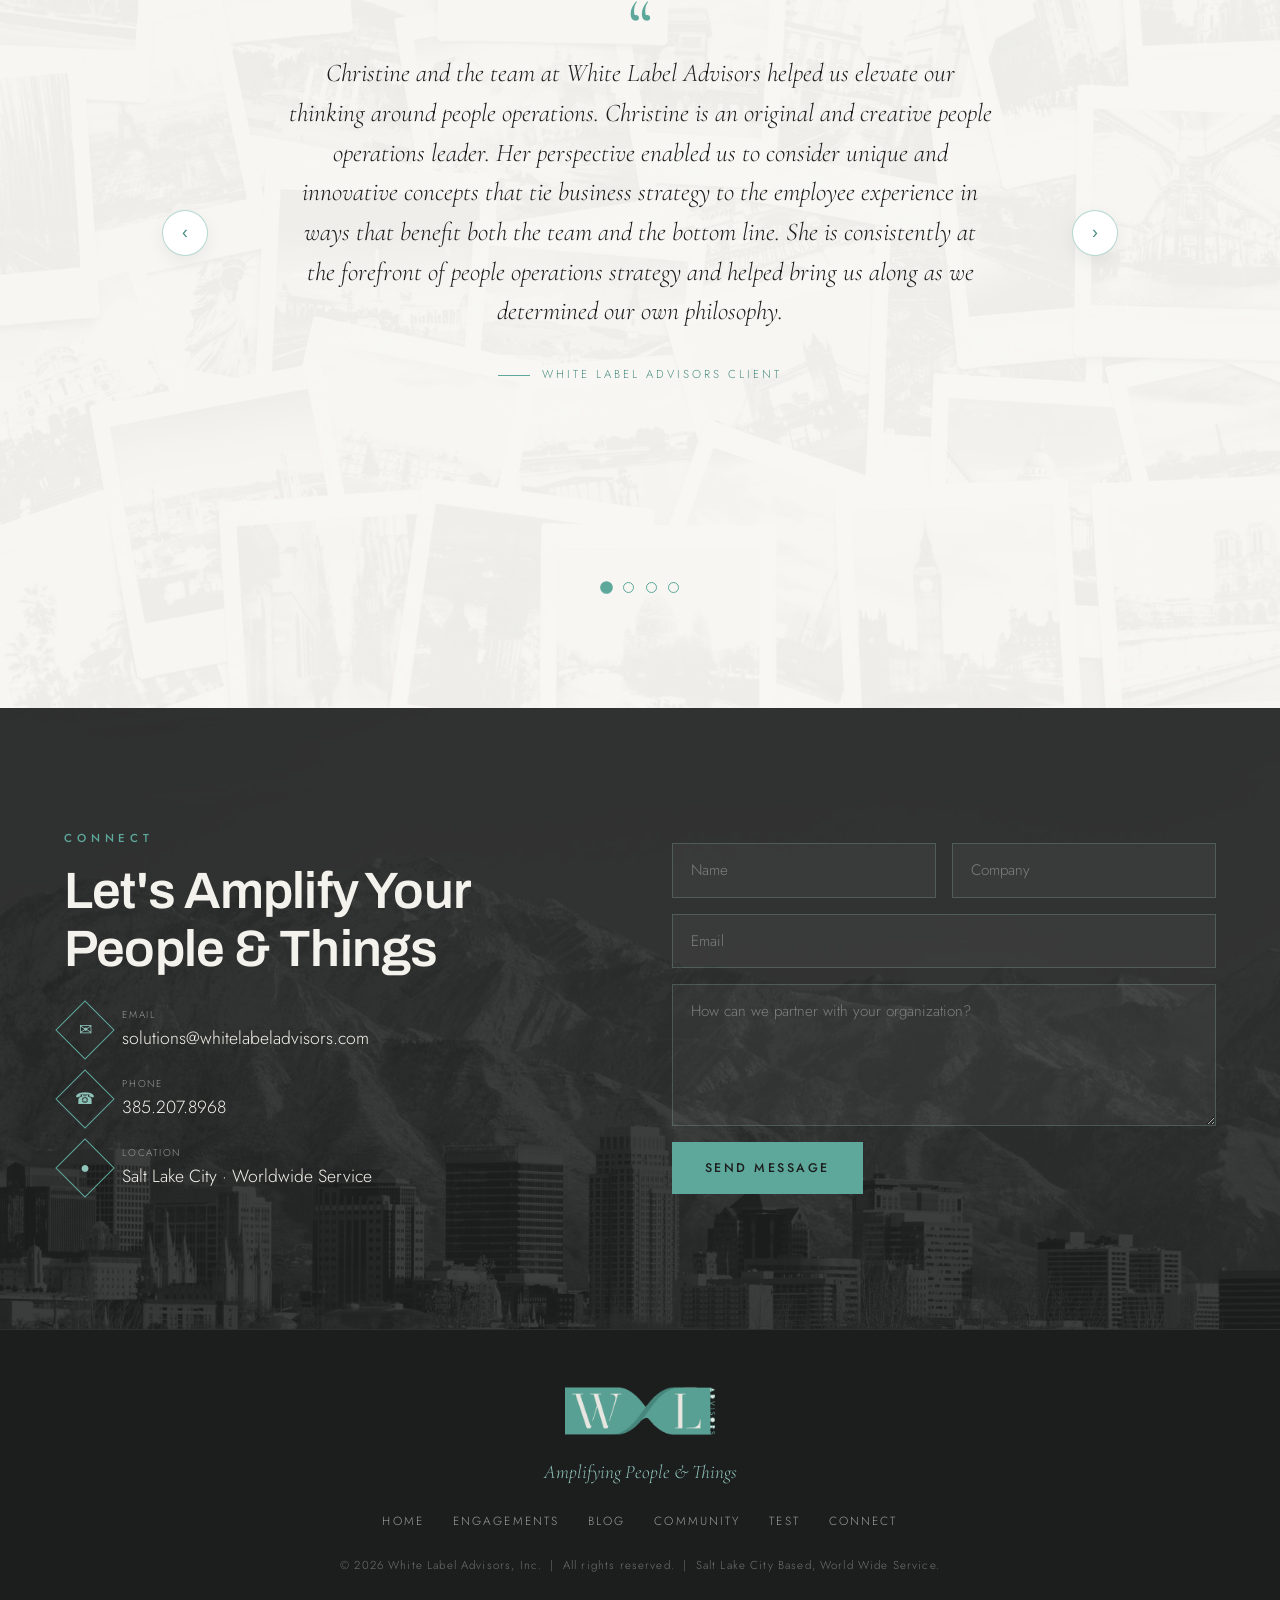
==== commit 74f16ab8: "Add page test.html via WLA editor WLA-Editor: true" ====
--- a/index.html
+++ b/index.html
@@ -17,21 +17,22 @@
 <!-- ================= NAV ================= -->
 <header class="nav" id="nav">
   <a href="#top" class="brand" aria-label="White Label Advisors home">
-    <img src="assets/logo-twist.png" alt="White Label Advisors" />
+    <img src="assets/logo-twist.png" alt="White Label Advisors" data-edit="logo-header" />
   </a>
   <button class="nav-toggle" id="navToggle" aria-label="Toggle menu">&#9776;</button>
   <nav class="links" id="navLinks">
-    <a href="#top">Home</a>
-    <a href="engagements.html">Engagements</a>
-    <a href="blog.html">Blog</a>
-    <a href="community.html">Community</a>
-    <a href="#contact" class="cta">Connect</a>
+    <a href="#top" data-edit="nav-home">Home</a>
+    <a href="engagements.html" data-edit="nav-engagements">Engagements</a>
+    <a href="blog.html" data-edit="nav-blog">Blog</a>
+    <a href="community.html" data-edit="nav-community">Community</a>
+    <a href="test.html" data-edit="nav-test">Test</a>
+    <a href="#contact" class="cta" data-edit="nav-connect">Connect</a>
   </nav>
 </header>
 
 <!-- ================= HERO ================= -->
-<section class="hero" id="top" data-move="hero" data-move-in="page">
-  <div class="hero-bg"></div>
+<section class="hero" id="top" data-move="hero" data-move-in="page" data-bg="hero">
+  <div class="hero-bg" data-bg="hero-image"></div>
   <div class="wrap">
     <div class="hero-copy reveal">
       <span class="eyebrow" data-edit="hero-eyebrow">Amplifying People &amp; Things</span>
@@ -39,8 +40,8 @@
       <p data-edit="added-0-428104" style="position: relative; left: 206px; top: -13px;">test</p>
       <p class="lead" data-edit="hero-lead">A Human Capital advisory firm empowering high-growth organizations to unlock their full potential — through their people.</p>
       <div class="actions">
-        <a href="#contact" class="btn btn--solid">Start a Conversation</a>
-        <a href="#modalities" class="btn btn--ghost">Our Modalities</a>
+        <a href="#contact" class="btn btn--solid" data-edit="hero-start">Start a Conversation</a>
+        <a href="#modalities" class="btn btn--ghost" data-edit="hero-modalities">Our Modalities</a>
       </div>
     </div>
   </div>
@@ -48,17 +49,17 @@
 </section>
 
 <!-- ================= ABOUT (THE FIRM) ================= -->
-<section class="section" id="about" data-move="about" data-move-in="page">
+<section class="section" id="about" data-move="about" data-move-in="page" data-bg="about">
   <div class="wrap">
     <div class="about-grid">
       <div class="about-portrait reveal">
-        <div class="photo-carousel" id="aboutCarousel">
-          <img class="active" src="assets/christine-speaking.jpg" alt="Christine Wzorek speaking at a conference Q&amp;A" />
-          <img src="assets/christine-board.jpg" alt="Christine Wzorek leading a boardroom session" />
-          <img src="assets/christine-conference.jpg" alt="Christine Wzorek at the Kinect WeROC conference" />
+        <div class="photo-carousel" id="aboutCarousel" data-edit="about-carousel" data-carousel data-interval="10000" data-transition="slide" data-duration="2200">
+          <img class="active" src="assets/christine-speaking.jpg" alt="Christine Wzorek speaking at a conference Q&amp;A" data-edit="about-photo-1" />
+          <img src="assets/christine-board.jpg" alt="Christine Wzorek leading a boardroom session" data-edit="about-photo-2" />
+          <img src="assets/christine-conference.jpg" alt="Christine Wzorek at the Kinect WeROC conference" data-edit="about-photo-3" />
         </div>
         <div class="frame"></div>
-        <img class="cw" src="assets/monogram-cw-white.png" alt="" aria-hidden="true" />
+        <img class="cw" src="assets/monogram-cw-white.png" alt="" aria-hidden="true" data-edit="about-monogram" />
         <div class="photo-dots" id="aboutDots">
           <button class="active" aria-label="Photo 1"></button>
           <button aria-label="Photo 2"></button>
@@ -83,7 +84,7 @@
 </section>
 
 <!-- ================= MODALITIES ================= -->
-<section class="section section--charcoal2" id="modalities" data-move="modalities" data-move-in="page">
+<section class="section section--charcoal2" id="modalities" data-move="modalities" data-move-in="page" data-bg="modalities">
   <div class="wrap">
     <div class="head center reveal">
       <span class="eyebrow" data-edit="mod-eyebrow">Our Modalities</span>
@@ -115,7 +116,7 @@
 </section>
 
 <!-- ================= APPROACH ================= -->
-<section class="section" id="approach" data-move="approach" data-move-in="page">
+<section class="section" id="approach" data-move="approach" data-move-in="page" data-bg="approach">
   <div class="wrap">
     <div class="head center reveal">
       <span class="eyebrow" data-edit="approach-eyebrow">Our Approach</span>
@@ -153,8 +154,8 @@
 </section>
 
 <!-- ================= STATS ================= -->
-<section class="section section--stats" data-move="stats" data-move-in="page">
-  <div class="stats-bg"></div>
+<section class="section section--stats" data-move="stats" data-move-in="page" data-bg="stats">
+  <div class="stats-bg" data-bg="stats-image"></div>
   <div class="wrap">
     <div class="stats-panel reveal">
       <div class="stats-content">
@@ -185,8 +186,8 @@
 </section>
 
 <!-- ================= WHAT CLIENTS SAY ================= -->
-<section class="section section--clients" id="clients" data-move="clients" data-move-in="page">
-  <div class="bg"></div>
+<section class="section section--clients" id="clients" data-move="clients" data-move-in="page" data-bg="clients">
+  <div class="bg" data-bg="clients-image"></div>
   <div class="wrap">
     <div class="head center reveal" style="margin-bottom:2.5rem;">
       <span class="eyebrow" data-edit="clients-eyebrow">What Clients Say…</span>
@@ -227,8 +228,8 @@
 </section>
 
 <!-- ================= CONTACT ================= -->
-<section class="section section--dark section--contact" id="contact" data-move="contact" data-move-in="page">
-  <div class="bg"></div>
+<section class="section section--dark section--contact" id="contact" data-move="contact" data-move-in="page" data-bg="contact">
+  <div class="bg" data-bg="contact-image"></div>
   <div class="wrap">
     <div class="contact-grid">
       <div class="contact-info reveal">
@@ -254,7 +255,7 @@
         </div>
         <input type="email" name="email" placeholder="Email" required />
         <textarea name="message" rows="5" placeholder="How can we partner with your organization?" required></textarea>
-        <button type="submit" class="btn btn--solid">Send Message</button>
+        <button type="submit" class="btn btn--solid" data-edit="contact-send">Send Message</button>
       </form>
     </div>
   </div>
@@ -263,13 +264,14 @@
 <!-- ================= FOOTER ================= -->
 <footer>
   <div class="wrap">
-    <img class="flogo" src="assets/logo-twist.png" alt="White Label Advisors" />
+    <img class="flogo" src="assets/logo-twist.png" alt="White Label Advisors" data-edit="logo-footer" />
     <p class="tagline">Amplifying People &amp; Things</p>
     <nav class="fnav">
       <a href="#top">Home</a>
       <a href="engagements.html">Engagements</a>
       <a href="blog.html">Blog</a>
       <a href="community.html">Community</a>
+      <a href="test.html">Test</a>
       <a href="#contact">Connect</a>
     </nav>
     <p class="copy">&copy; 2026 White Label Advisors, Inc. &nbsp;|&nbsp; All rights reserved. &nbsp;|&nbsp; Salt Lake City Based, World Wide Service.</p>
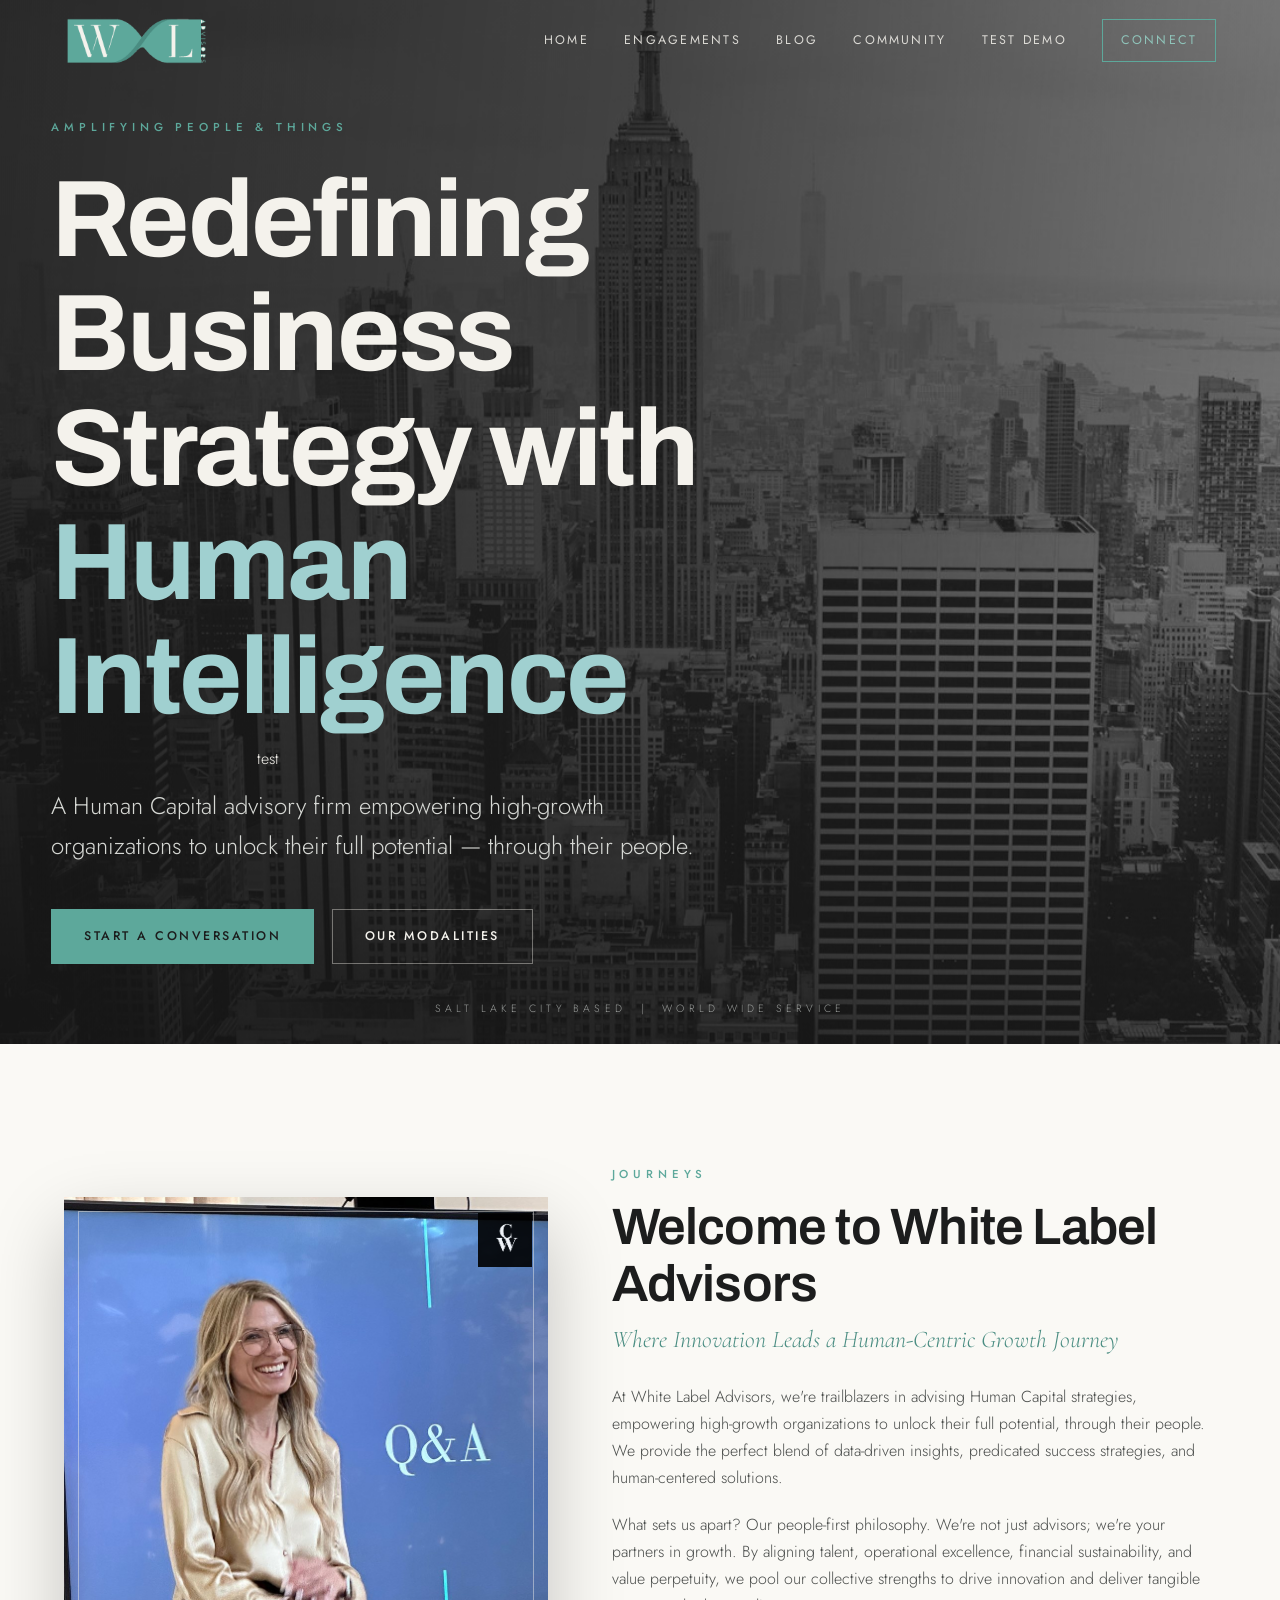
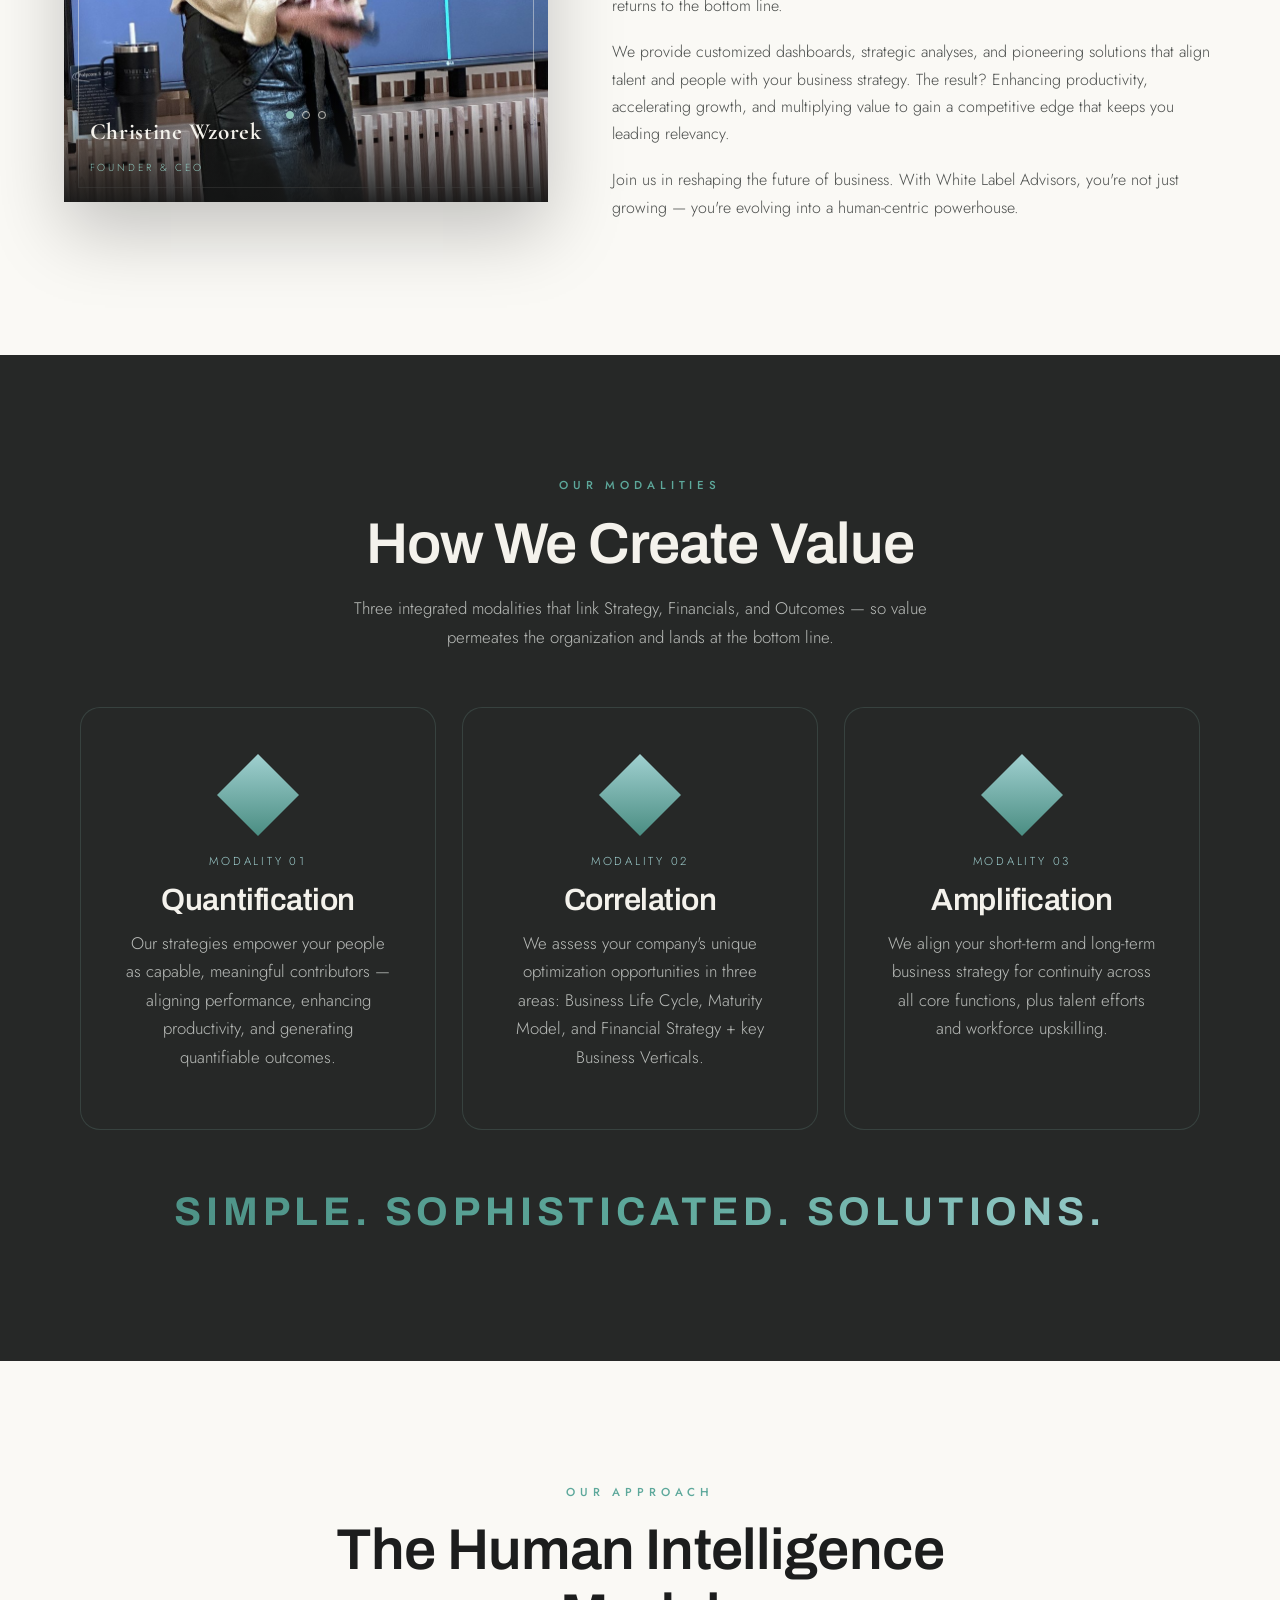
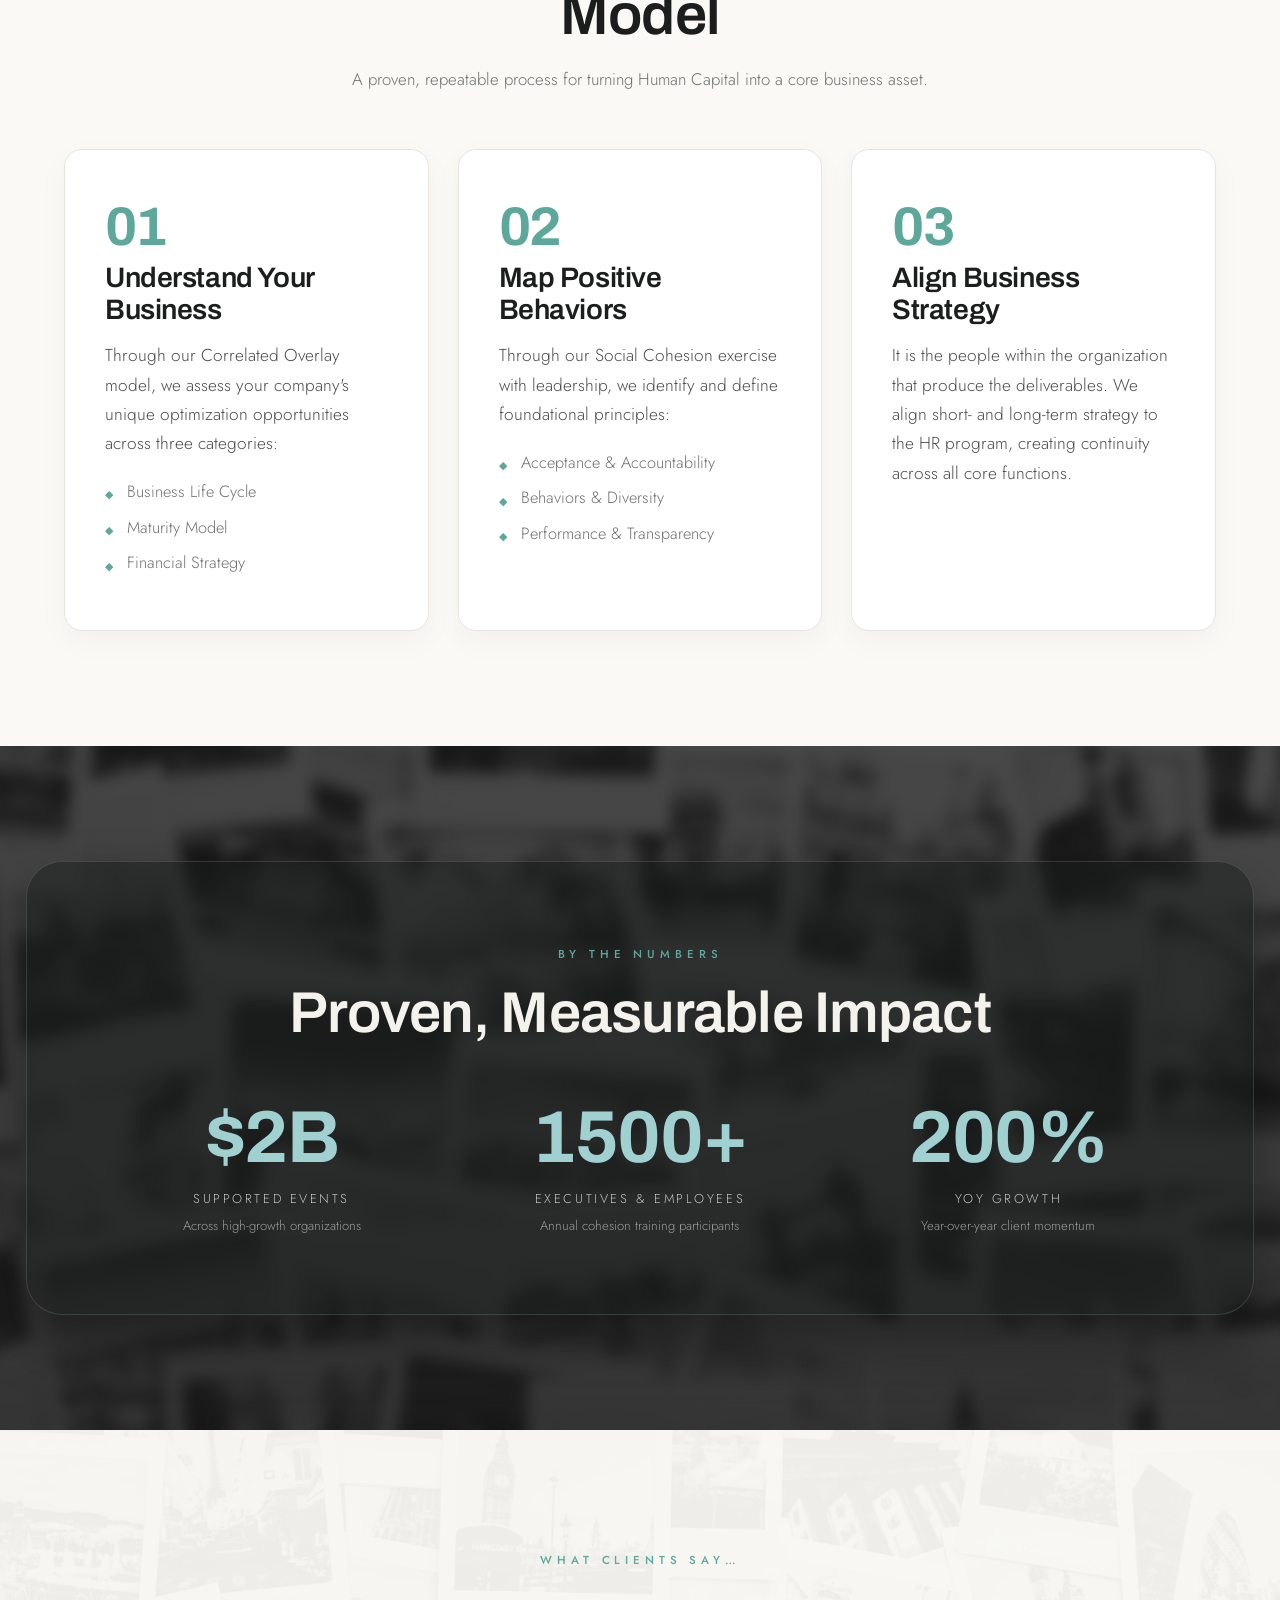
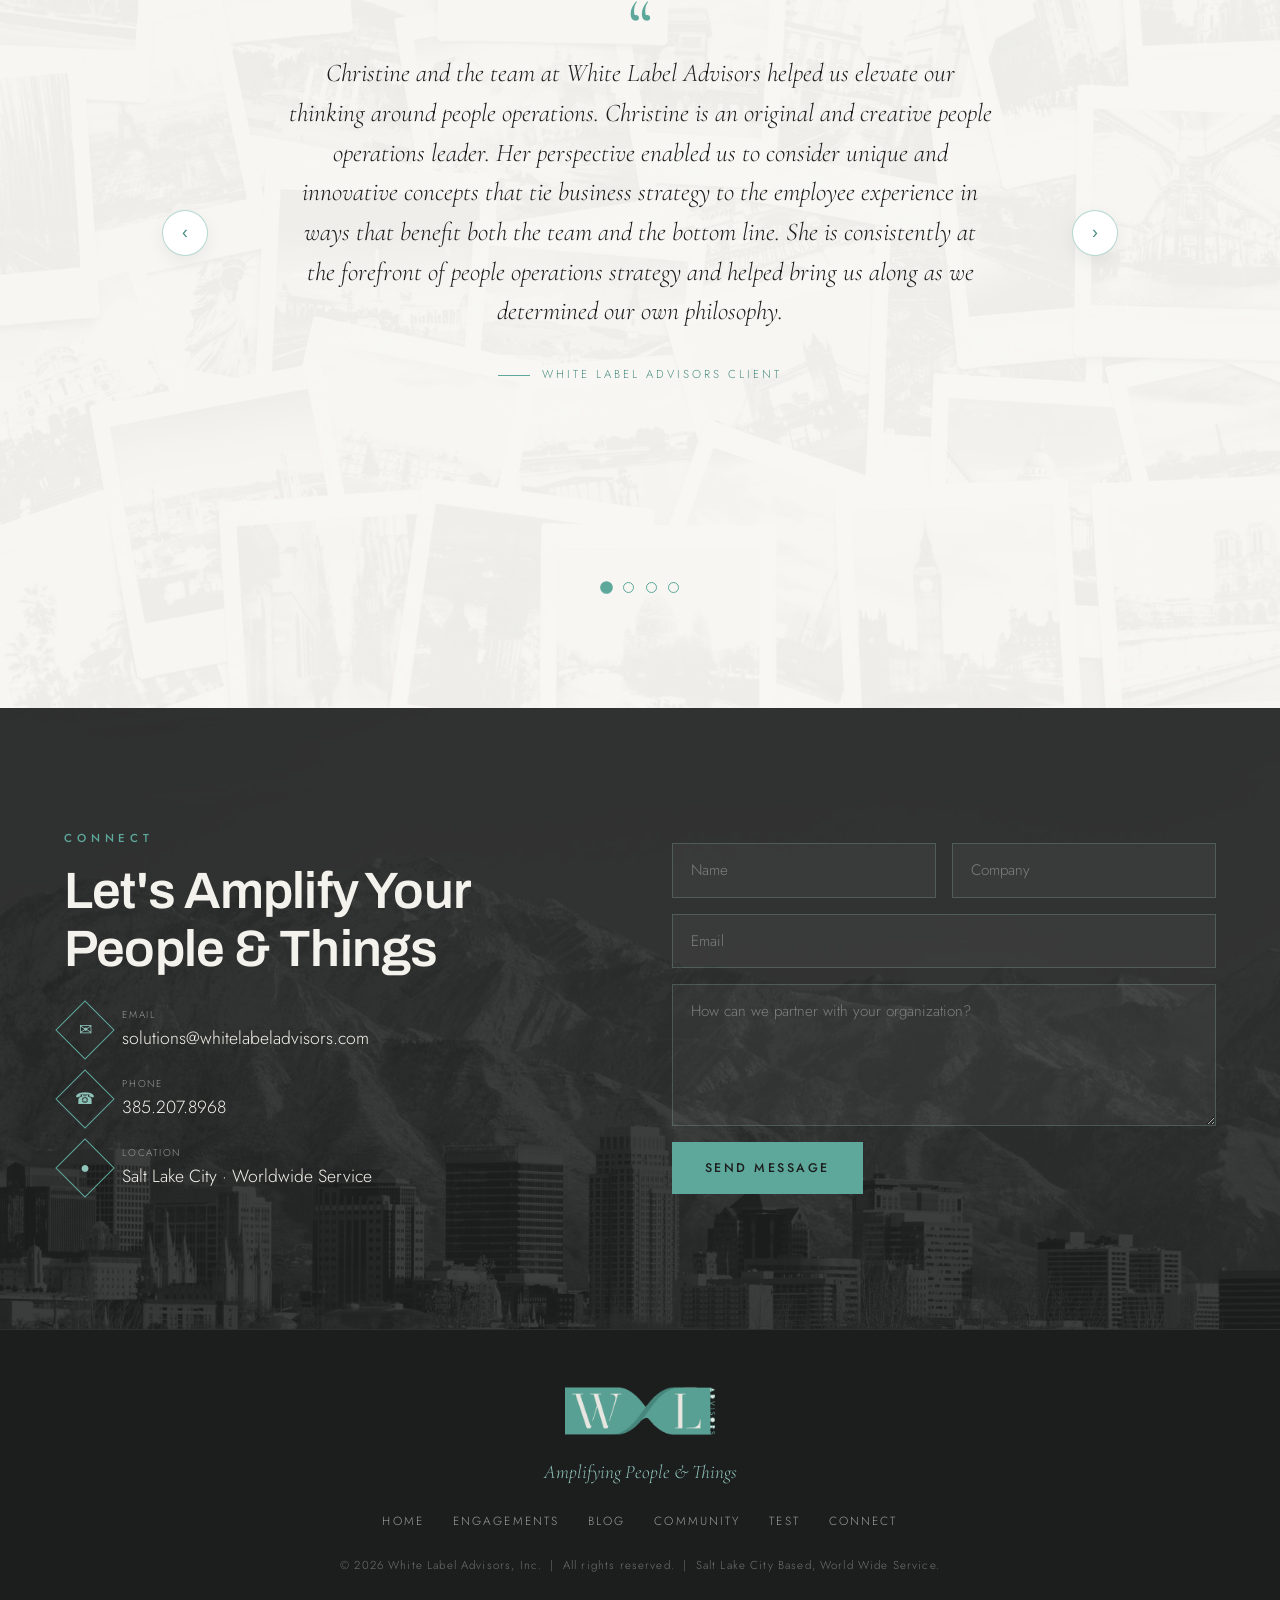
==== commit 9c28fc01: "Edit index.html: 1 edit(s); menu synced to 4 page(s) via WLA editor WLA-Editor: true" ====
--- a/index.html
+++ b/index.html
@@ -25,7 +25,7 @@
     <a href="engagements.html" data-edit="nav-engagements">Engagements</a>
     <a href="blog.html" data-edit="nav-blog">Blog</a>
     <a href="community.html" data-edit="nav-community">Community</a>
-    <a href="test.html" data-edit="nav-test">Test</a>
+    <a href="test.html" data-edit="nav-test">TEST DEMO</a>
     <a href="#contact" class="cta" data-edit="nav-connect">Connect</a>
   </nav>
 </header>
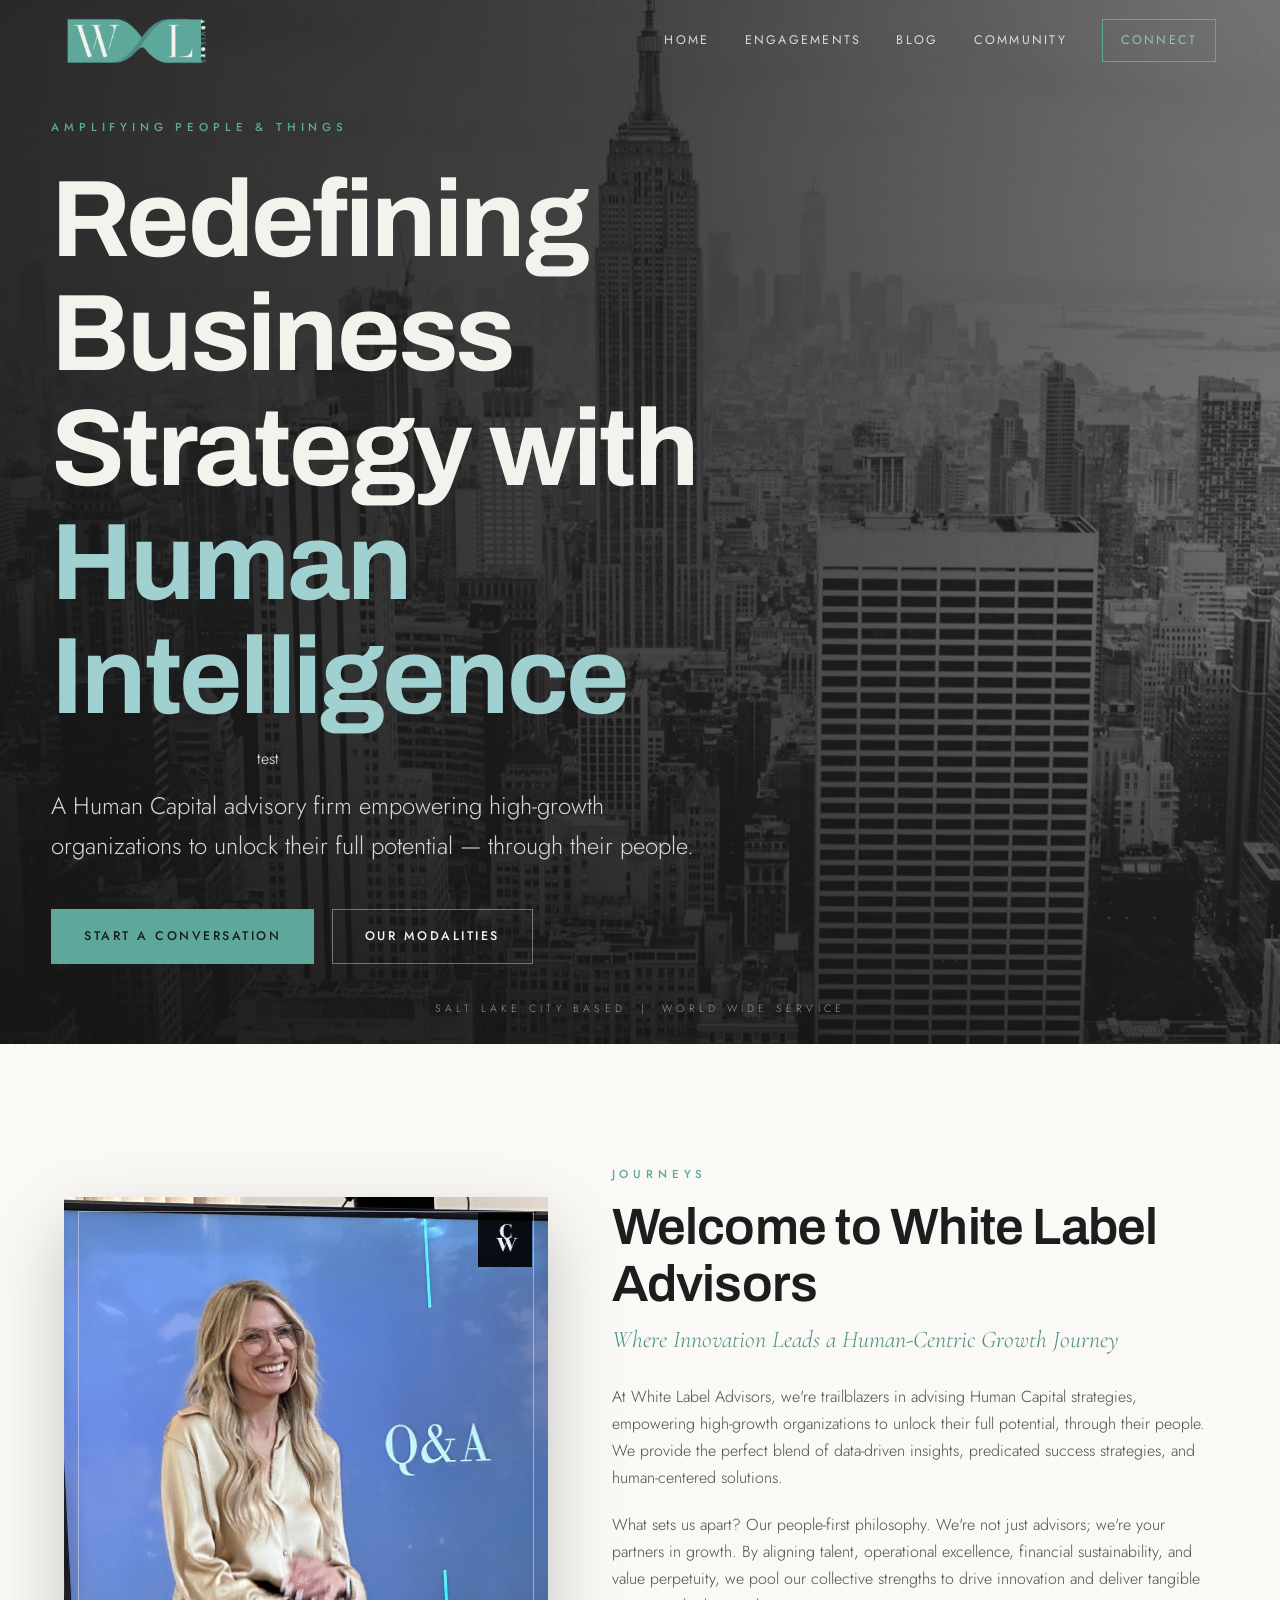
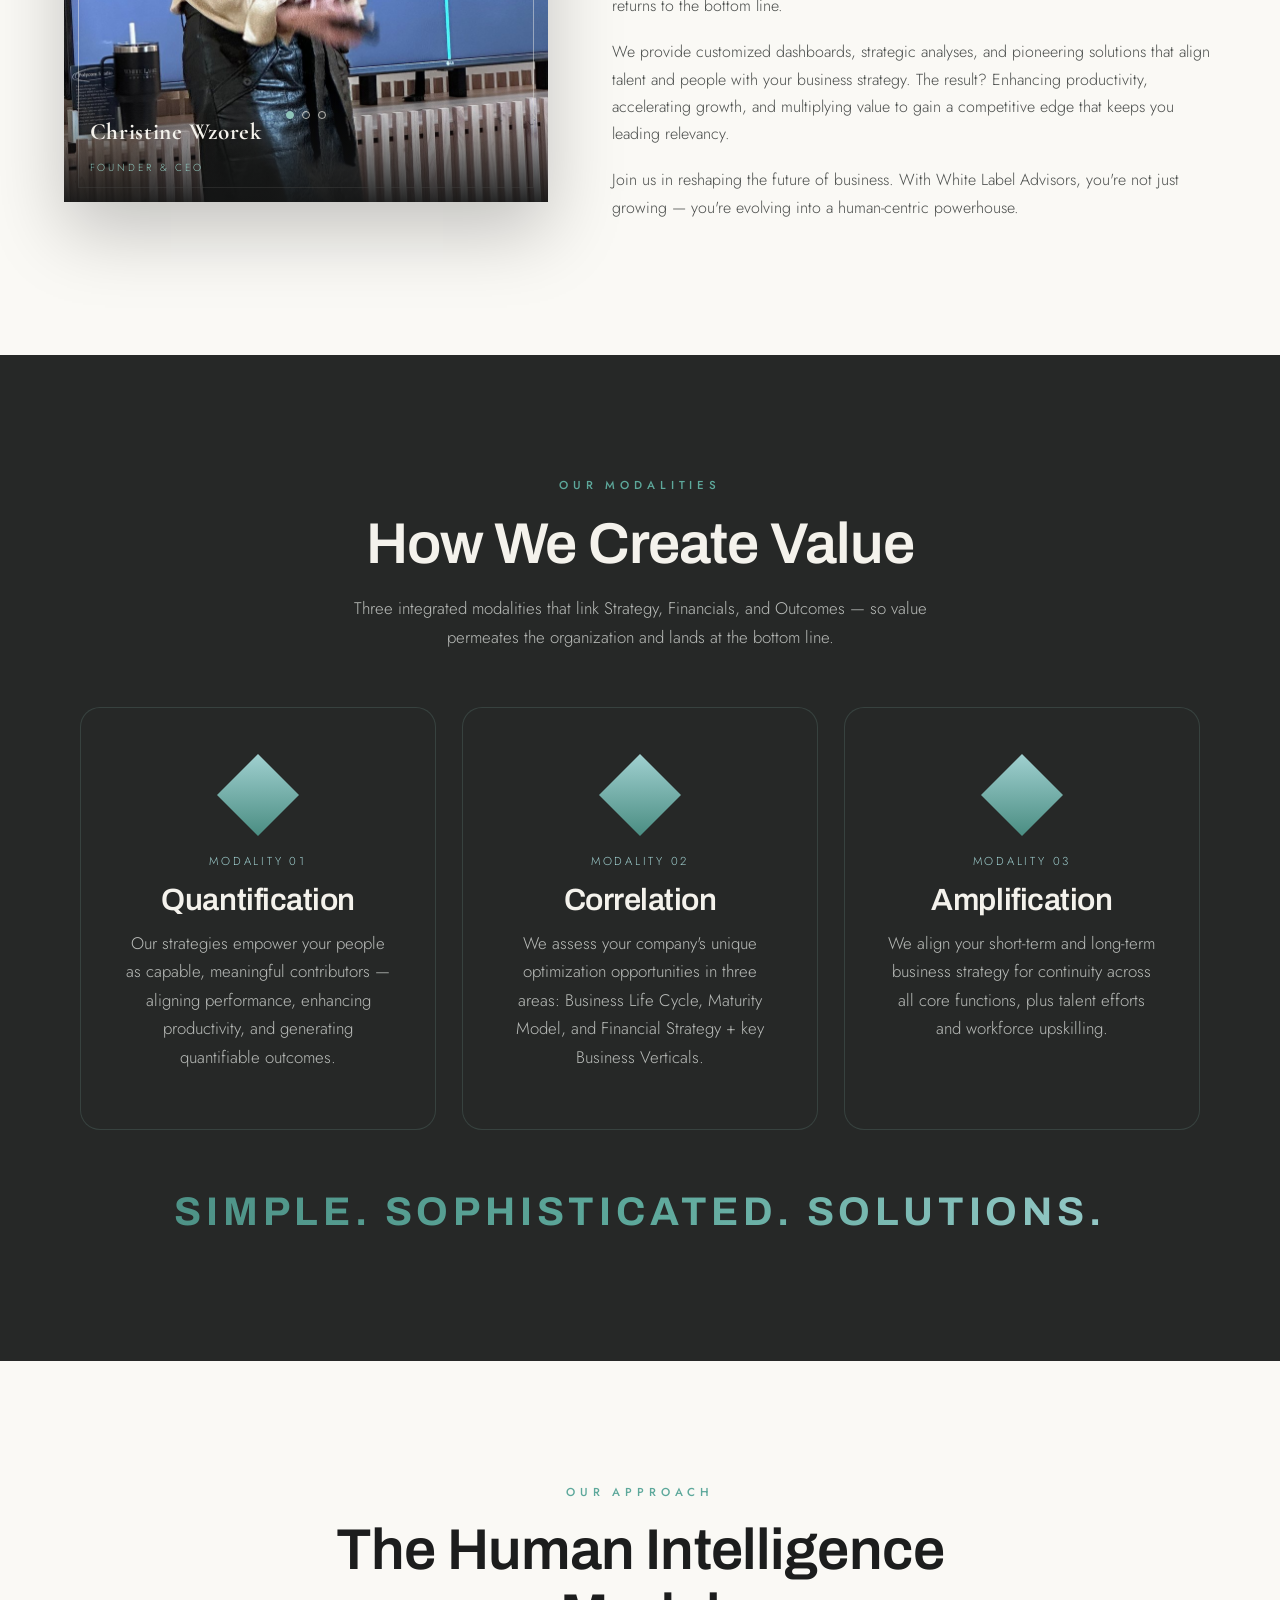
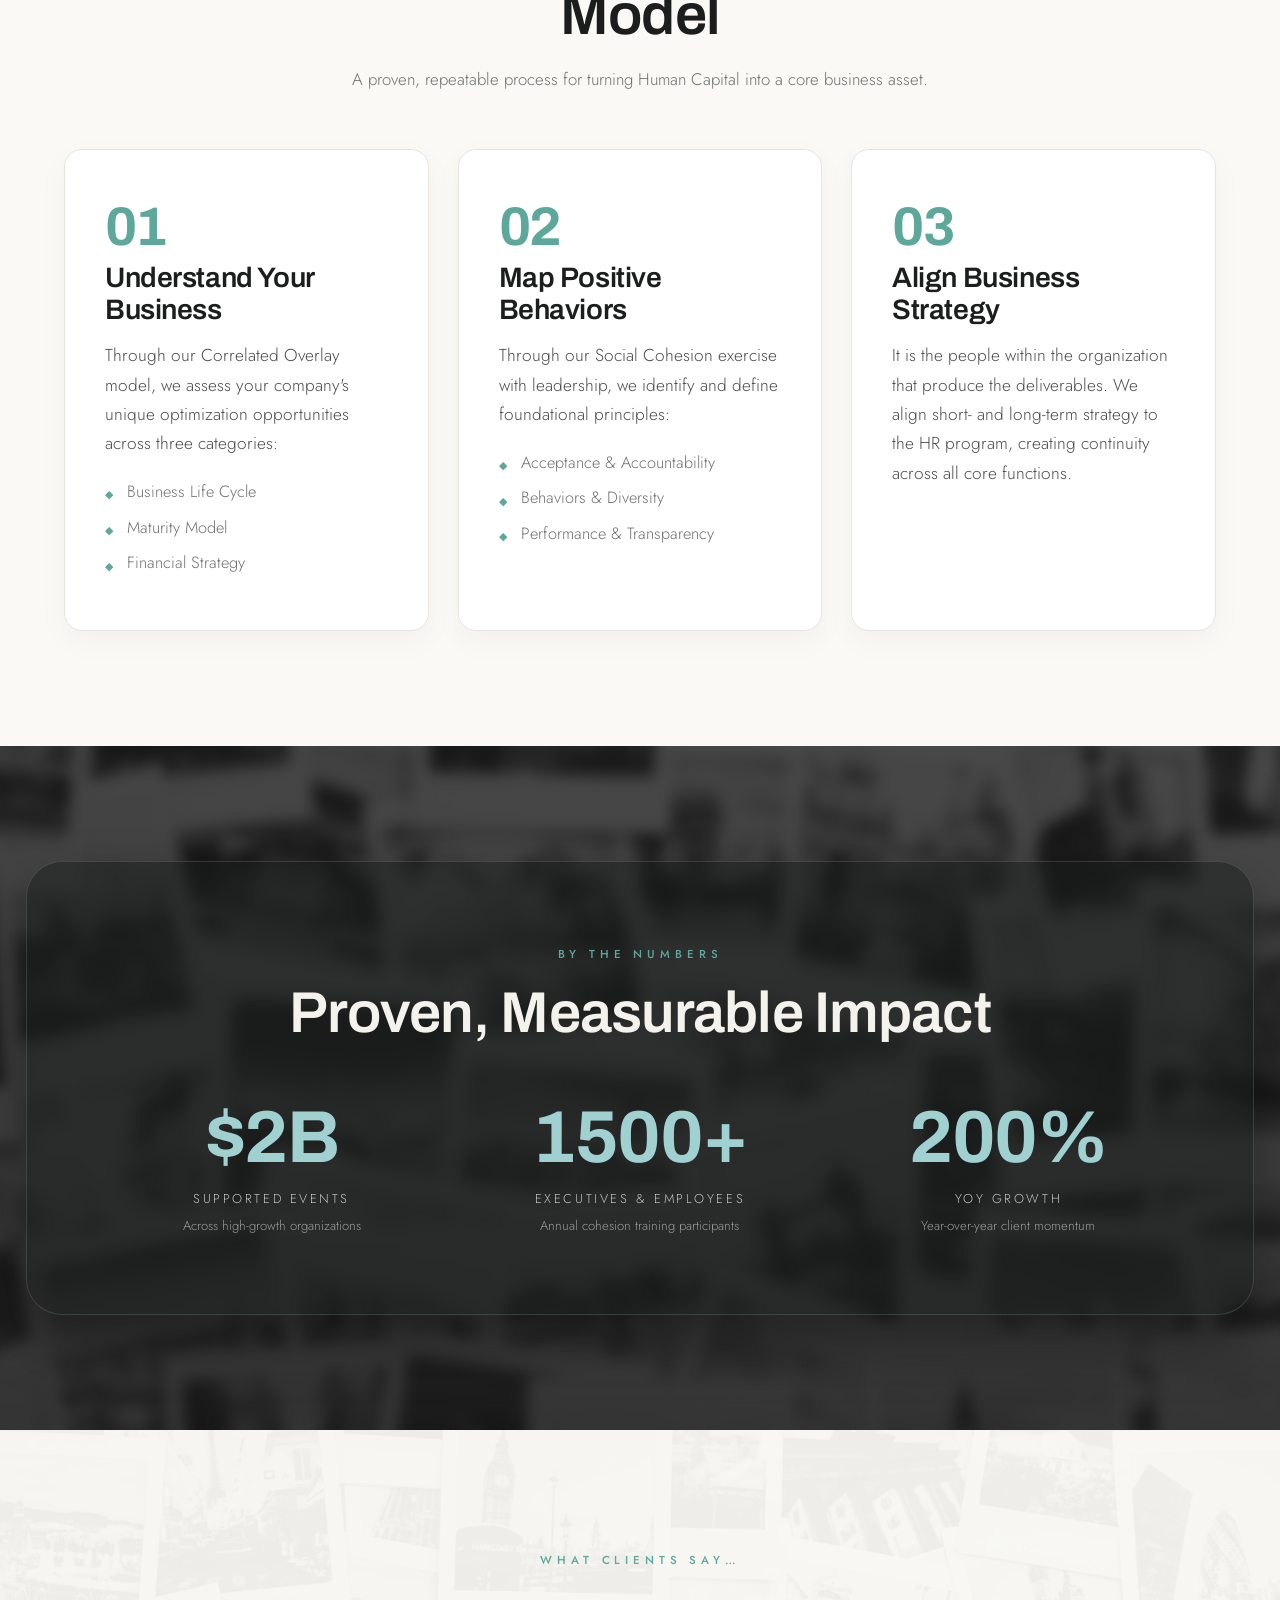
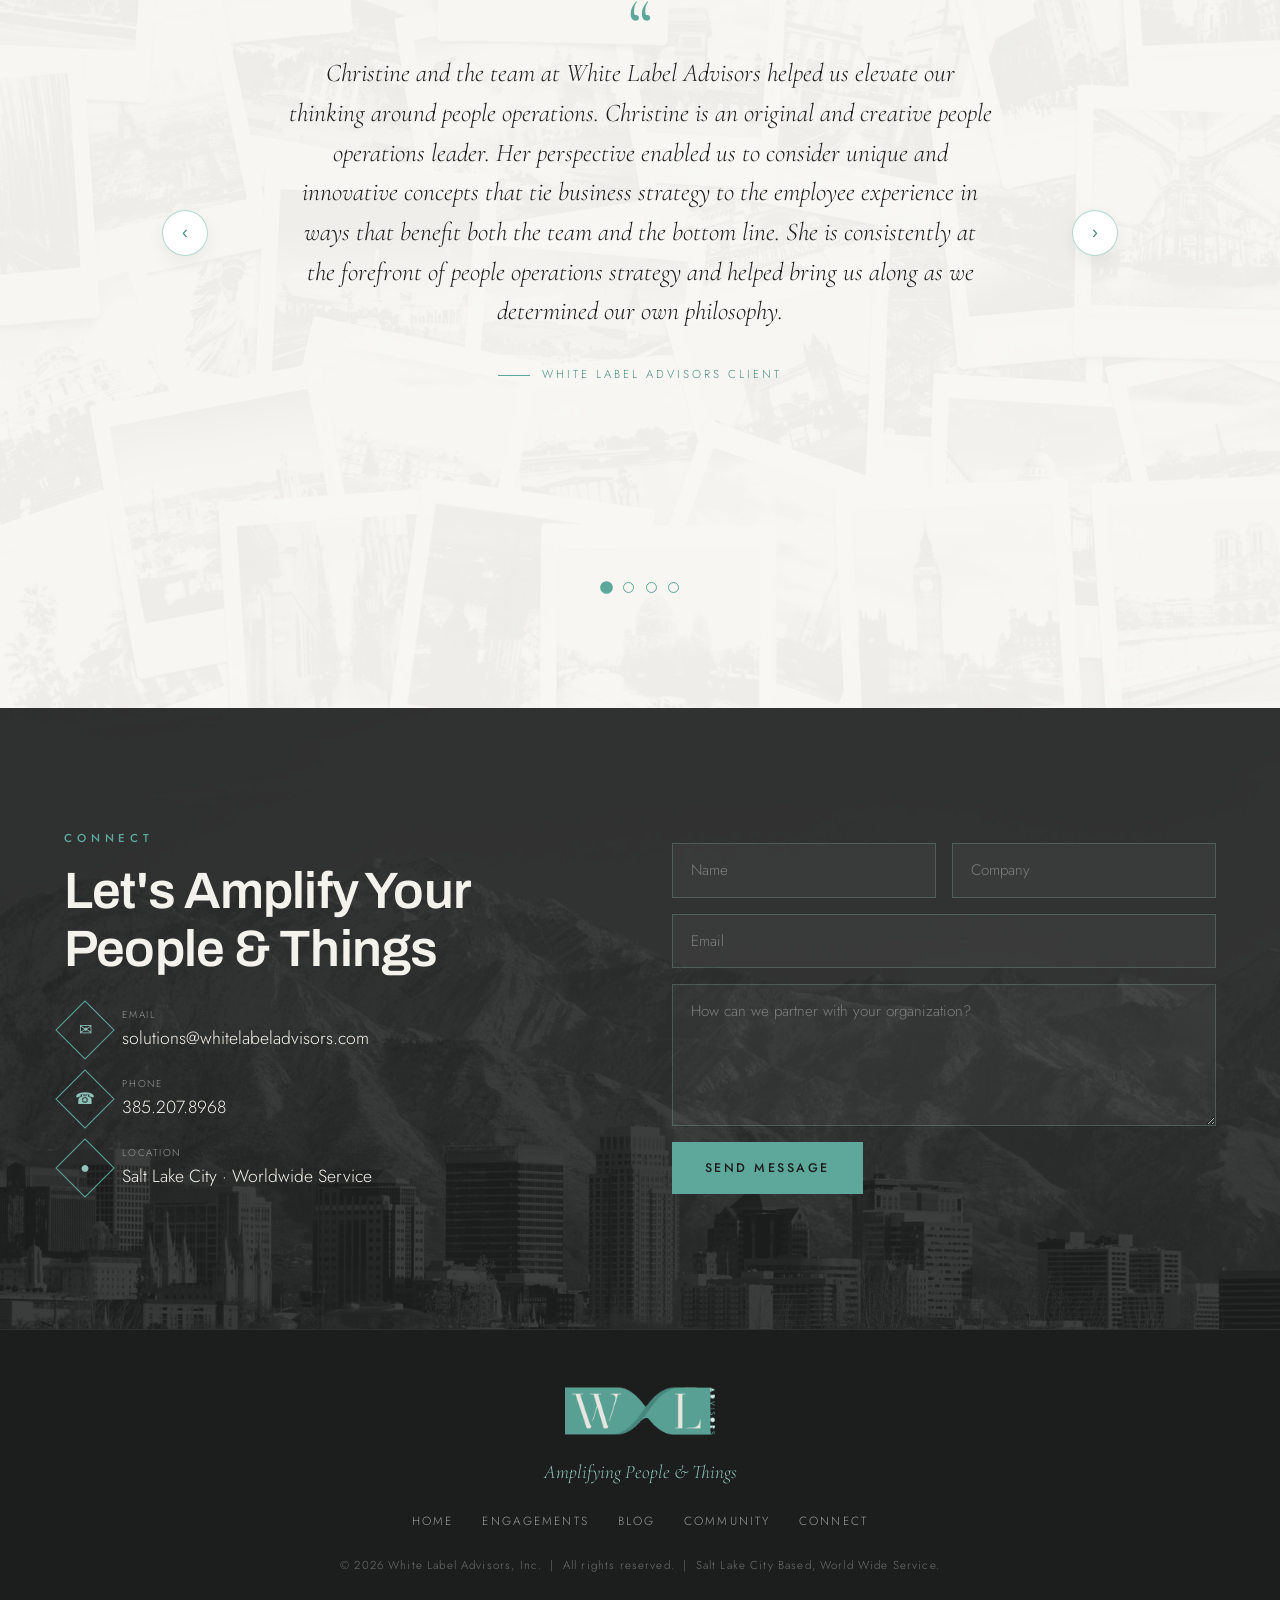
==== commit bb23ee41: "Edit index.html: removed 1 block(s); menu synced to 4 page(s) via WLA editor WLA-Editor: true" ====
--- a/index.html
+++ b/index.html
@@ -25,7 +25,6 @@
     <a href="engagements.html" data-edit="nav-engagements">Engagements</a>
     <a href="blog.html" data-edit="nav-blog">Blog</a>
     <a href="community.html" data-edit="nav-community">Community</a>
-    <a href="test.html" data-edit="nav-test">TEST DEMO</a>
     <a href="#contact" class="cta" data-edit="nav-connect">Connect</a>
   </nav>
 </header>
@@ -271,7 +270,6 @@
       <a href="engagements.html">Engagements</a>
       <a href="blog.html">Blog</a>
       <a href="community.html">Community</a>
-      <a href="test.html">Test</a>
       <a href="#contact">Connect</a>
     </nav>
     <p class="copy">&copy; 2026 White Label Advisors, Inc. &nbsp;|&nbsp; All rights reserved. &nbsp;|&nbsp; Salt Lake City Based, World Wide Service.</p>
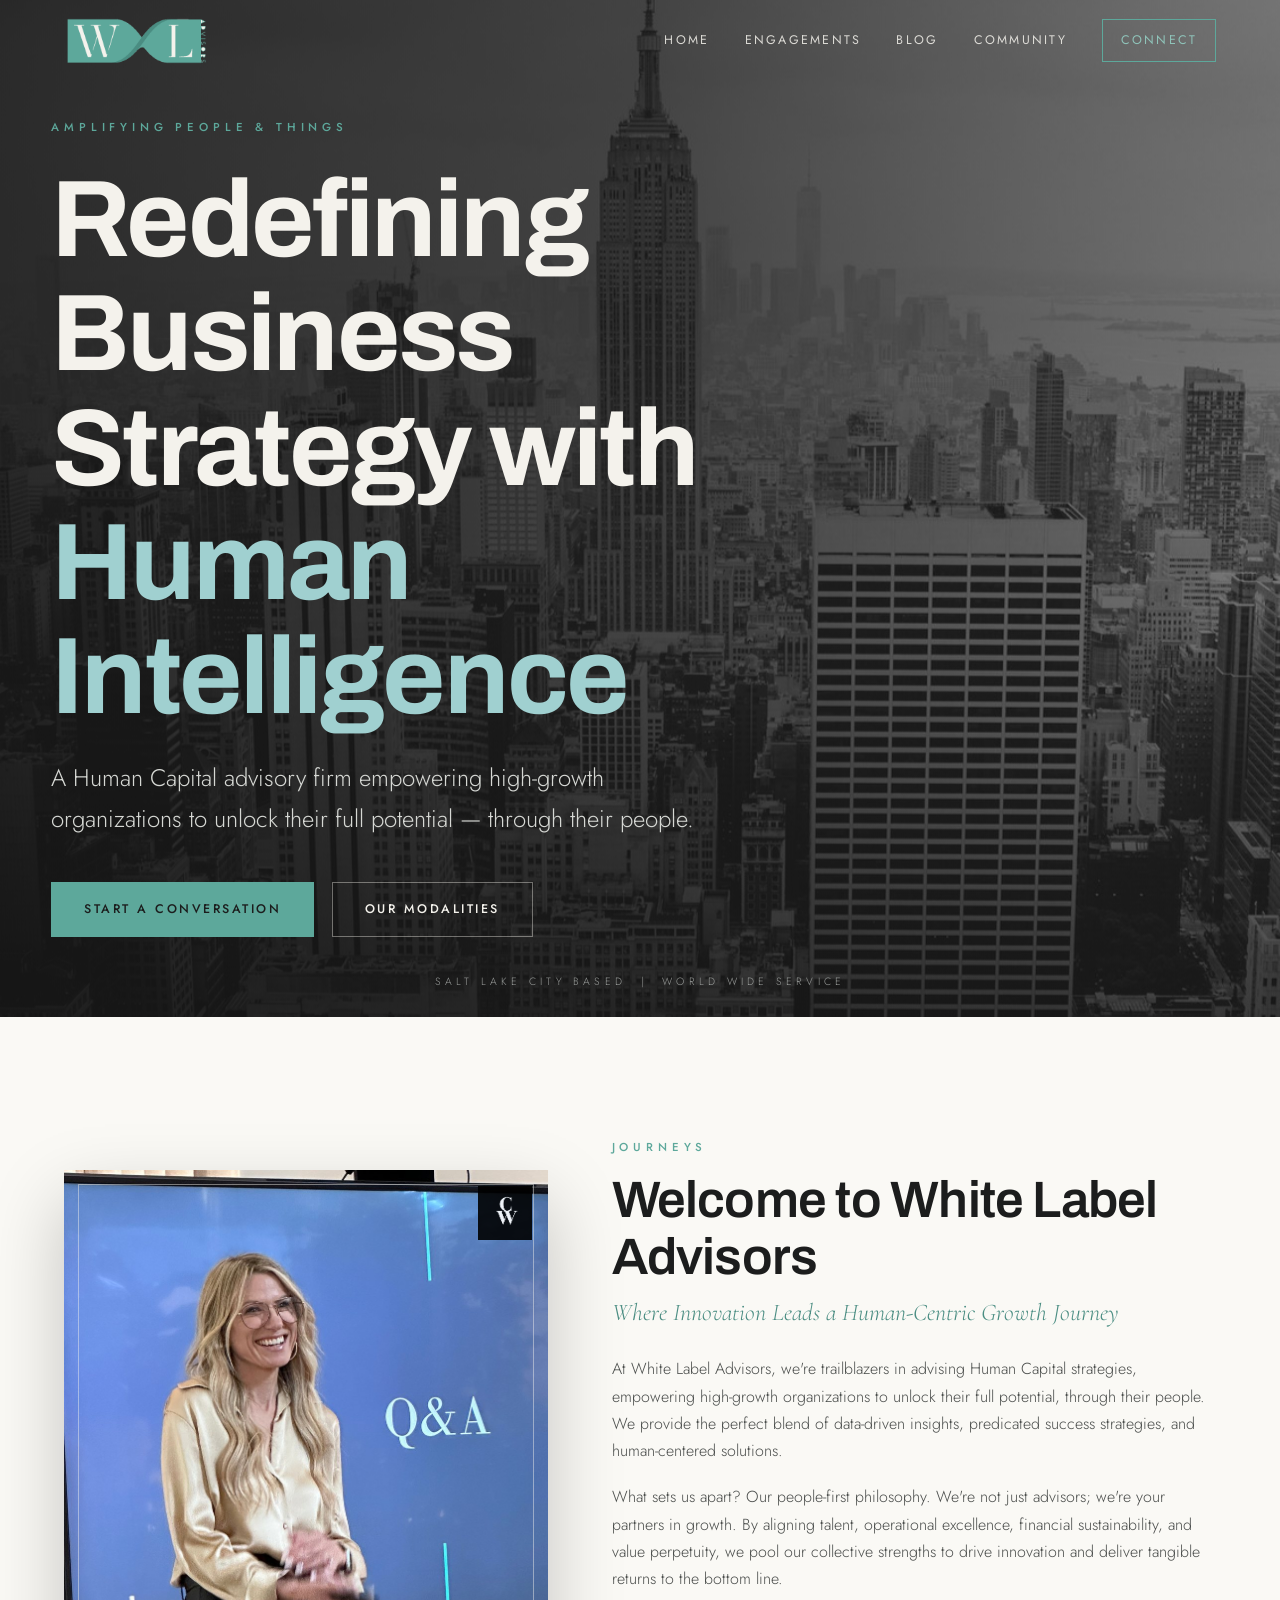
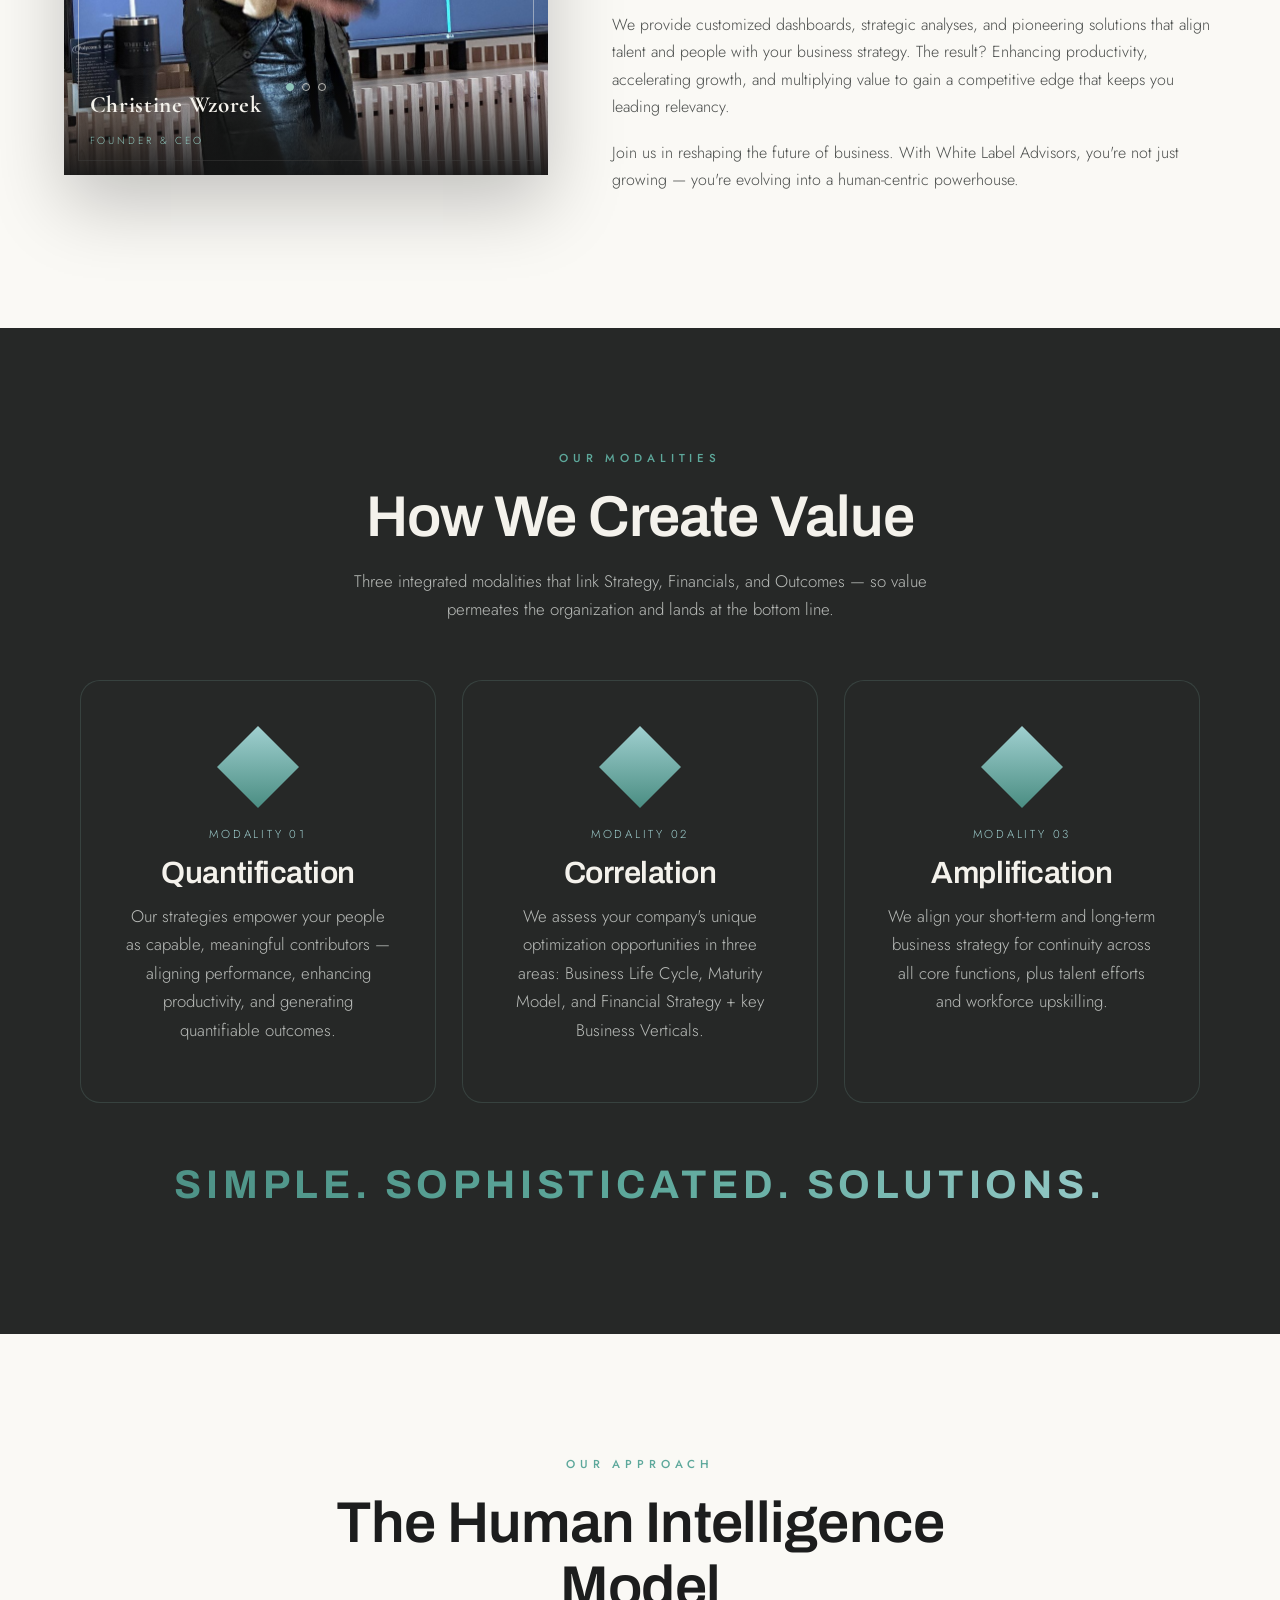
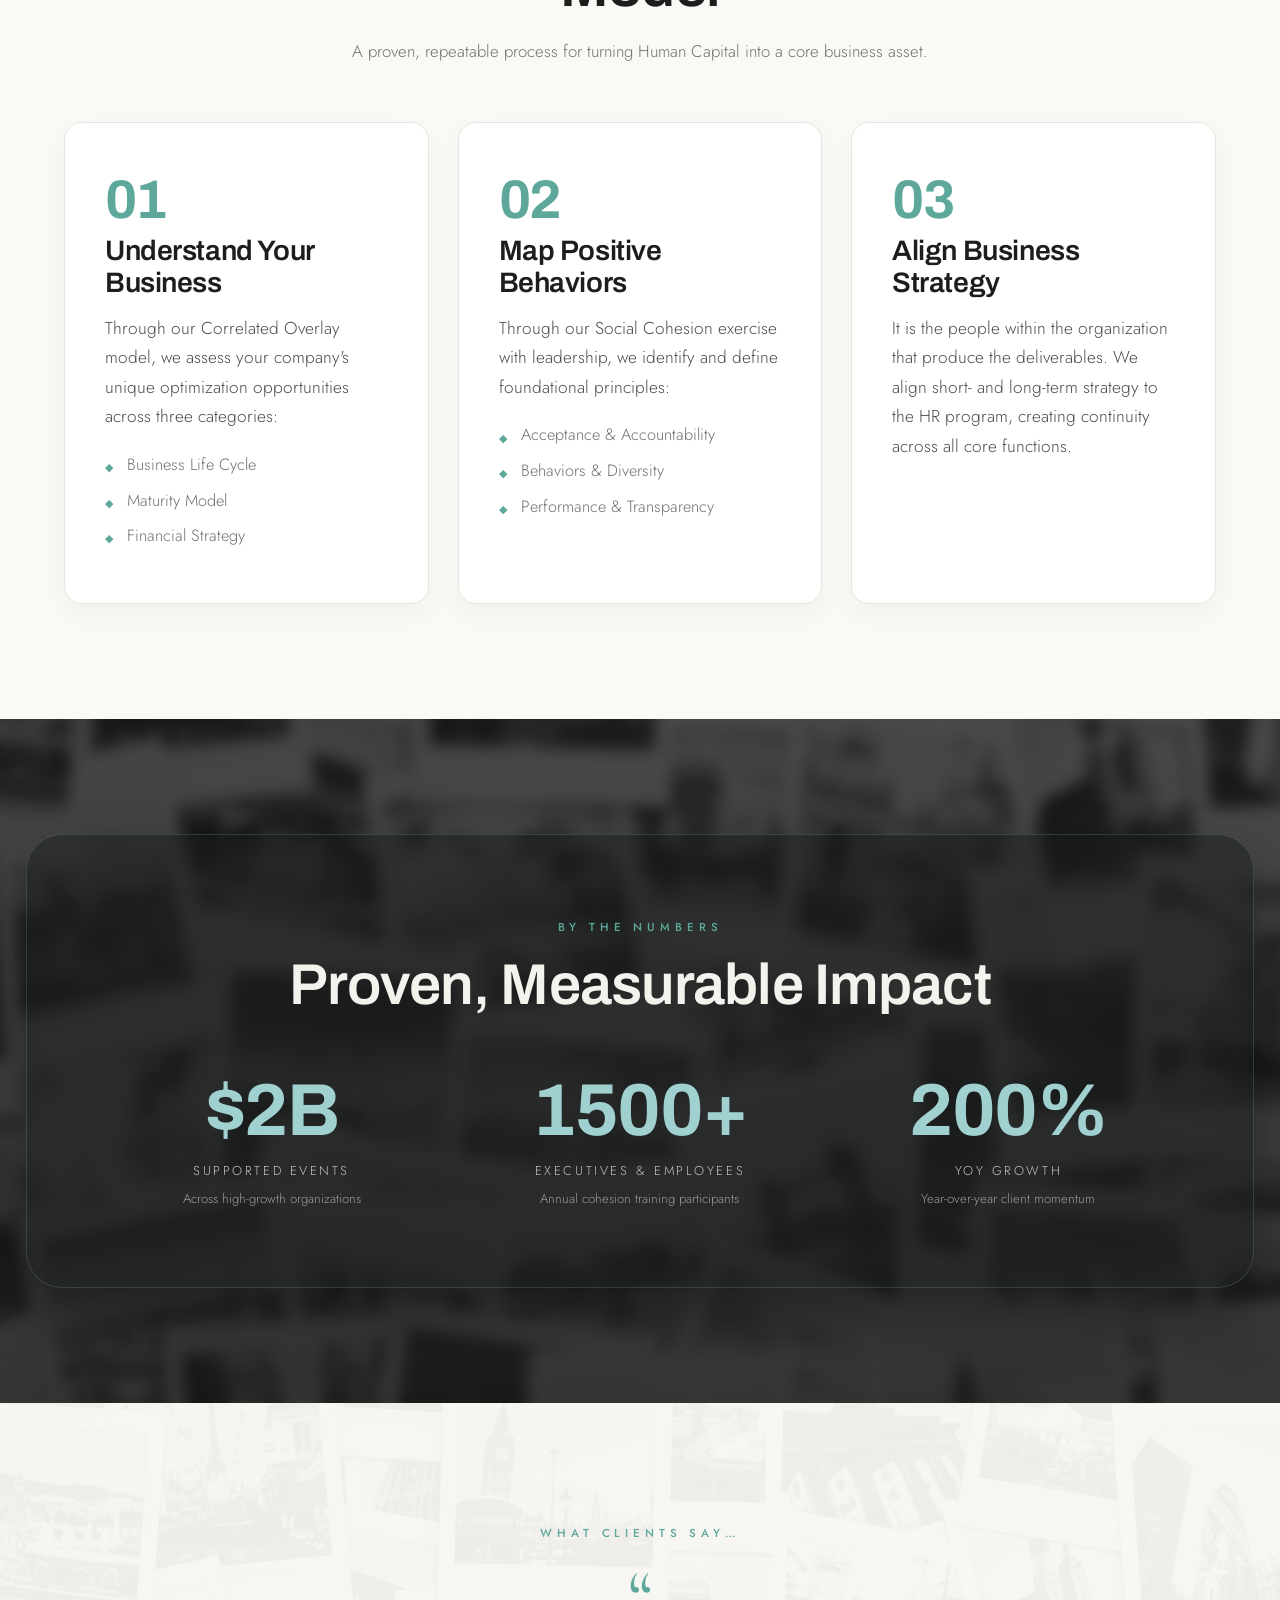
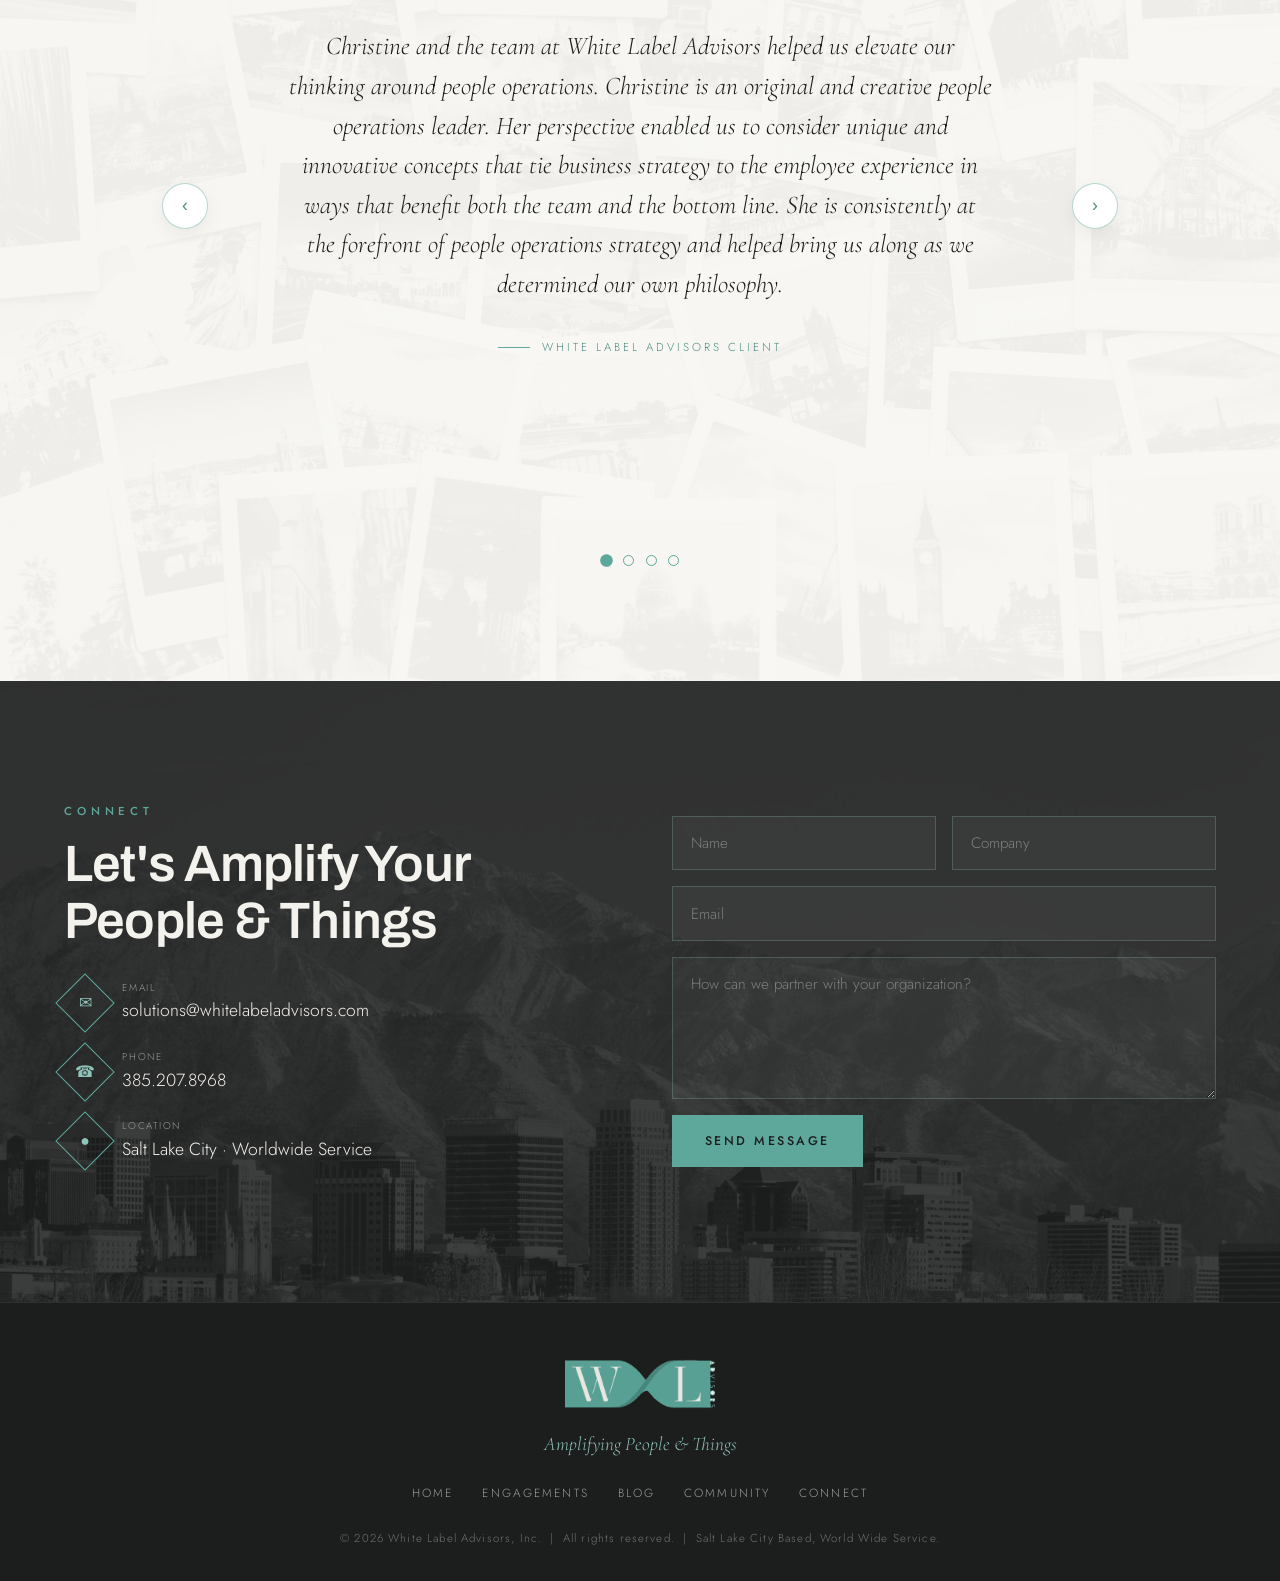
==== commit fd4af2d3: "Edit index.html: 3 edit(s); removed 1 block(s) via WLA editor WLA-Editor: true" ====
--- a/index.html
+++ b/index.html
@@ -36,7 +36,6 @@
     <div class="hero-copy reveal">
       <span class="eyebrow" data-edit="hero-eyebrow">Amplifying People &amp; Things</span>
       <h1 data-edit="hero-title">Redefining Business Strategy with <em>Human Intelligence</em></h1>
-      <p data-edit="added-0-428104" style="position: relative; left: 206px; top: -13px;">test</p>
       <p class="lead" data-edit="hero-lead">A Human Capital advisory firm empowering high-growth organizations to unlock their full potential — through their people.</p>
       <div class="actions">
         <a href="#contact" class="btn btn--solid" data-edit="hero-start">Start a Conversation</a>
@@ -92,20 +91,20 @@
     </div>
     <div class="svc-grid" data-move-group="modality-cards">
       <div class="svc reveal" data-move="mod1" data-move-in="modality-cards">
-        <div class="ico"></div>
-        <span class="tag">Modality 01</span>
+        <div class="ico" data-edit="mod1-diamond"><span class="ico-glyph" data-edit="mod1-icon" spellcheck="false"></span></div>
+        <span class="tag" data-edit="mod1-tag">Modality 01</span>
         <h3 data-edit="mod1-title">Quantification</h3>
         <p data-edit="mod1-body">Our strategies empower your people as capable, meaningful contributors — aligning performance, enhancing productivity, and generating quantifiable outcomes.</p>
       </div>
       <div class="svc reveal d1" data-move="mod2" data-move-in="modality-cards">
-        <div class="ico"></div>
-        <span class="tag">Modality 02</span>
+        <div class="ico" data-edit="mod2-diamond"><span class="ico-glyph" data-edit="mod2-icon" spellcheck="false"></span></div>
+        <span class="tag" data-edit="mod2-tag">Modality 02</span>
         <h3 data-edit="mod2-title">Correlation</h3>
         <p data-edit="mod2-body">We assess your company's unique optimization opportunities in three areas: Business Life Cycle, Maturity Model, and Financial Strategy + key Business Verticals.</p>
       </div>
       <div class="svc reveal d2" data-move="mod3" data-move-in="modality-cards">
-        <div class="ico"></div>
-        <span class="tag">Modality 03</span>
+        <div class="ico" data-edit="mod3-diamond"><span class="ico-glyph" data-edit="mod3-icon" spellcheck="false"></span></div>
+        <span class="tag" data-edit="mod3-tag">Modality 03</span>
         <h3 data-edit="mod3-title">Amplification</h3>
         <p data-edit="mod3-body">We align your short-term and long-term business strategy for continuity across all core functions, plus talent efforts and workforce upskilling.</p>
       </div>
@@ -124,7 +123,7 @@
     </div>
     <div class="approach-grid" data-move-group="approach-steps">
       <div class="step reveal" data-move="step1" data-move-in="approach-steps">
-        <div class="no">01</div>
+        <div class="no" data-edit="step1-no">01</div>
         <h3 data-edit="step1-title">Understand Your Business</h3>
         <p data-edit="step1-body">Through our Correlated Overlay model, we assess your company's unique optimization opportunities across three categories:</p>
         <ul>
@@ -134,7 +133,7 @@
         </ul>
       </div>
       <div class="step reveal d1" data-move="step2" data-move-in="approach-steps">
-        <div class="no">02</div>
+        <div class="no" data-edit="step2-no">02</div>
         <h3 data-edit="step2-title">Map Positive Behaviors</h3>
         <p data-edit="step2-body">Through our Social Cohesion exercise with leadership, we identify and define foundational principles:</p>
         <ul>
@@ -144,7 +143,7 @@
         </ul>
       </div>
       <div class="step reveal d2" data-move="step3" data-move-in="approach-steps">
-        <div class="no">03</div>
+        <div class="no" data-edit="step3-no">03</div>
         <h3 data-edit="step3-title">Align Business Strategy</h3>
         <p data-edit="step3-body">It is the people within the organization that produce the deliverables. We align short- and long-term strategy to the HR program, creating continuity across all core functions.</p>
       </div>
